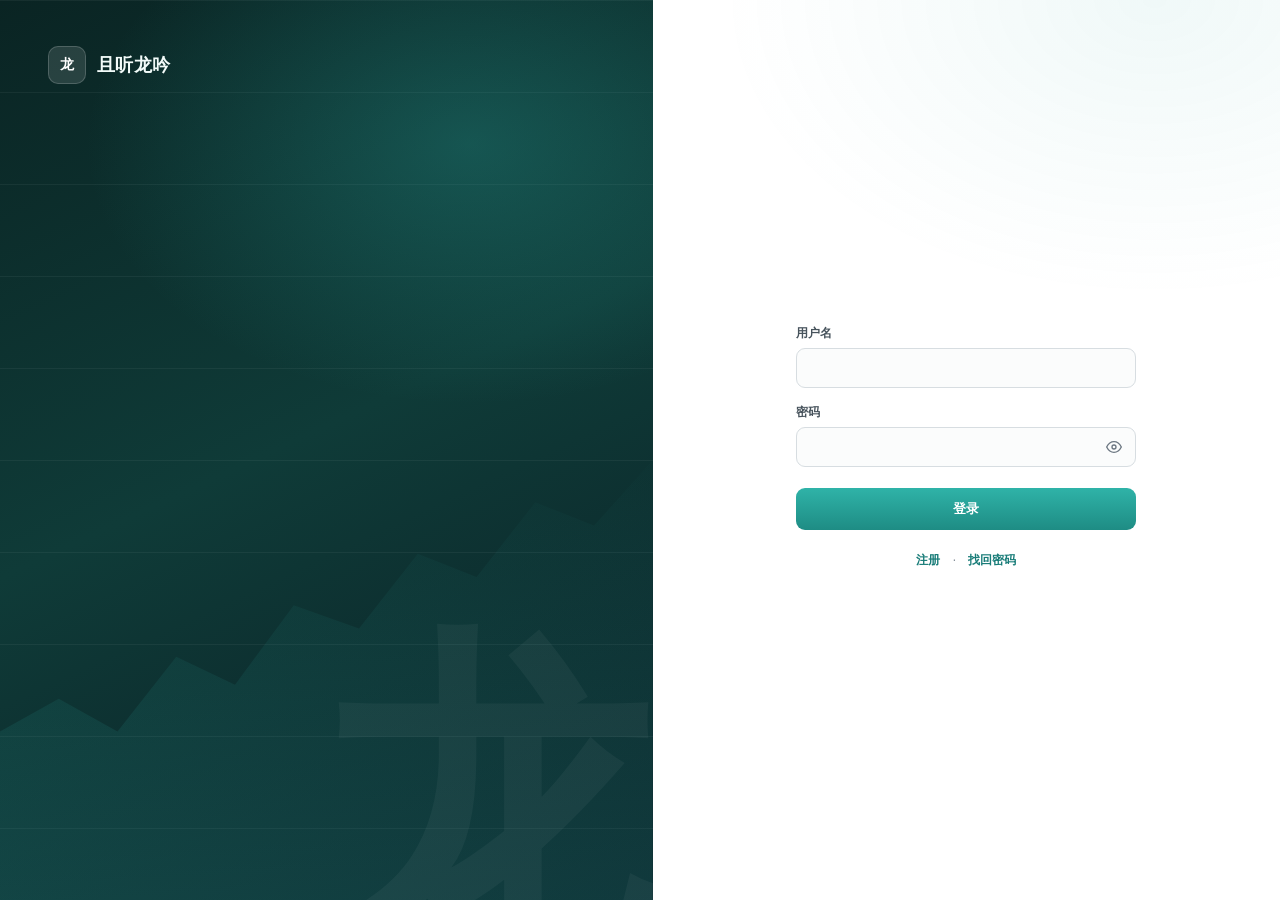
==== static/index.html @ bf6edc47 "初始化本地模拟交易台 包含服务端、前端、产品文档、收盘脚本与测试。" ====
<!doctype html>
<html lang="zh-CN">
<head>
  <meta charset="UTF-8">
  <meta name="viewport" content="width=device-width, initial-scale=1">
  <title>且听龙吟</title>
  <link rel="stylesheet" href="/static/styles.css">
</head>
<body>
  <div id="toast" class="toast" role="status"></div>
  <section id="auth-view" class="auth-shell">
    <div class="auth-scene">
      <aside class="auth-side" aria-hidden="true">
        <div class="auth-grid"></div>
        <div class="auth-spark"></div>
        <div class="auth-brandline"><span class="auth-logo">龙</span><strong>且听龙吟</strong></div>
        <div class="auth-watermark">龙</div>
      </aside>
      <div class="auth-main">
        <div class="auth-panel">
          <div class="auth-mobile-brand"><span class="auth-logo">龙</span><strong>且听龙吟</strong></div>
          <form id="login-form" class="auth-form" method="post" action="/" novalidate>
            <label>用户名<input name="username" autocomplete="username" required></label>
            <label>密码<span class="field-wrap"><input name="password" type="password" autocomplete="current-password" required minlength="6"><button class="password-toggle" type="button" aria-label="显示密码" aria-pressed="false"><svg class="icon-eye" viewBox="0 0 24 24" fill="none" stroke="currentColor" stroke-width="2" stroke-linecap="round" stroke-linejoin="round" aria-hidden="true"><path d="M1 12s4-8 11-8 11 8 11 8-4 8-11 8-11-8-11-8z"/><circle cx="12" cy="12" r="3"/></svg><svg class="icon-eye-off" viewBox="0 0 24 24" fill="none" stroke="currentColor" stroke-width="2" stroke-linecap="round" stroke-linejoin="round" aria-hidden="true"><path d="M17.94 17.94A10.07 10.07 0 0 1 12 20c-7 0-11-8-11-8a18.45 18.45 0 0 1 5.06-5.94"/><path d="M9.9 4.24A9.12 9.12 0 0 1 12 4c7 0 11 8 11 8a18.5 18.5 0 0 1-2.16 3.19"/><path d="M14.12 14.12a3 3 0 1 1-4.24-4.24"/><line x1="1" y1="1" x2="23" y2="23"/></svg></button></span></label>
            <button class="primary wide" type="submit">登录</button>
          </form>
          <form id="register-form" class="auth-form hidden" method="post" action="/" novalidate>
            <label>用户名<input name="username" autocomplete="username" required minlength="2"></label>
            <label>密码<span class="field-wrap"><input name="password" type="password" autocomplete="new-password" required minlength="6"><button class="password-toggle" type="button" aria-label="显示密码" aria-pressed="false"><svg class="icon-eye" viewBox="0 0 24 24" fill="none" stroke="currentColor" stroke-width="2" stroke-linecap="round" stroke-linejoin="round" aria-hidden="true"><path d="M1 12s4-8 11-8 11 8 11 8-4 8-11 8-11-8-11-8z"/><circle cx="12" cy="12" r="3"/></svg><svg class="icon-eye-off" viewBox="0 0 24 24" fill="none" stroke="currentColor" stroke-width="2" stroke-linecap="round" stroke-linejoin="round" aria-hidden="true"><path d="M17.94 17.94A10.07 10.07 0 0 1 12 20c-7 0-11-8-11-8a18.45 18.45 0 0 1 5.06-5.94"/><path d="M9.9 4.24A9.12 9.12 0 0 1 12 4c7 0 11 8 11 8a18.5 18.5 0 0 1-2.16 3.19"/><path d="M14.12 14.12a3 3 0 1 1-4.24-4.24"/><line x1="1" y1="1" x2="23" y2="23"/></svg></button></span></label>
            <label>确认密码<span class="field-wrap"><input name="confirm" type="password" autocomplete="new-password" required minlength="6"><button class="password-toggle" type="button" aria-label="显示密码" aria-pressed="false"><svg class="icon-eye" viewBox="0 0 24 24" fill="none" stroke="currentColor" stroke-width="2" stroke-linecap="round" stroke-linejoin="round" aria-hidden="true"><path d="M1 12s4-8 11-8 11 8 11 8-4 8-11 8-11-8-11-8z"/><circle cx="12" cy="12" r="3"/></svg><svg class="icon-eye-off" viewBox="0 0 24 24" fill="none" stroke="currentColor" stroke-width="2" stroke-linecap="round" stroke-linejoin="round" aria-hidden="true"><path d="M17.94 17.94A10.07 10.07 0 0 1 12 20c-7 0-11-8-11-8a18.45 18.45 0 0 1 5.06-5.94"/><path d="M9.9 4.24A9.12 9.12 0 0 1 12 4c7 0 11 8 11 8a18.5 18.5 0 0 1-2.16 3.19"/><path d="M14.12 14.12a3 3 0 1 1-4.24-4.24"/><line x1="1" y1="1" x2="23" y2="23"/></svg></button></span></label>
            <button class="primary wide" type="submit">创建并登录</button>
          </form>
          <form id="reset-form" class="auth-form hidden" method="post" action="/" novalidate>
            <label>用户名<input name="username" autocomplete="username" required></label>
            <label>新密码<span class="field-wrap"><input name="password" type="password" autocomplete="new-password" required minlength="6"><button class="password-toggle" type="button" aria-label="显示密码" aria-pressed="false"><svg class="icon-eye" viewBox="0 0 24 24" fill="none" stroke="currentColor" stroke-width="2" stroke-linecap="round" stroke-linejoin="round" aria-hidden="true"><path d="M1 12s4-8 11-8 11 8 11 8-4 8-11 8-11-8-11-8z"/><circle cx="12" cy="12" r="3"/></svg><svg class="icon-eye-off" viewBox="0 0 24 24" fill="none" stroke="currentColor" stroke-width="2" stroke-linecap="round" stroke-linejoin="round" aria-hidden="true"><path d="M17.94 17.94A10.07 10.07 0 0 1 12 20c-7 0-11-8-11-8a18.45 18.45 0 0 1 5.06-5.94"/><path d="M9.9 4.24A9.12 9.12 0 0 1 12 4c7 0 11 8 11 8a18.5 18.5 0 0 1-2.16 3.19"/><path d="M14.12 14.12a3 3 0 1 1-4.24-4.24"/><line x1="1" y1="1" x2="23" y2="23"/></svg></button></span></label>
            <label>确认新密码<span class="field-wrap"><input name="confirm" type="password" autocomplete="new-password" required minlength="6"><button class="password-toggle" type="button" aria-label="显示密码" aria-pressed="false"><svg class="icon-eye" viewBox="0 0 24 24" fill="none" stroke="currentColor" stroke-width="2" stroke-linecap="round" stroke-linejoin="round" aria-hidden="true"><path d="M1 12s4-8 11-8 11 8 11 8-4 8-11 8-11-8-11-8z"/><circle cx="12" cy="12" r="3"/></svg><svg class="icon-eye-off" viewBox="0 0 24 24" fill="none" stroke="currentColor" stroke-width="2" stroke-linecap="round" stroke-linejoin="round" aria-hidden="true"><path d="M17.94 17.94A10.07 10.07 0 0 1 12 20c-7 0-11-8-11-8a18.45 18.45 0 0 1 5.06-5.94"/><path d="M9.9 4.24A9.12 9.12 0 0 1 12 4c7 0 11 8 11 8a18.5 18.5 0 0 1-2.16 3.19"/><path d="M14.12 14.12a3 3 0 1 1-4.24-4.24"/><line x1="1" y1="1" x2="23" y2="23"/></svg></button></span></label>
            <button class="primary wide" type="submit">重置密码</button>
          </form>
          <div class="auth-aux" id="auth-aux-default"><button type="button" class="auth-link" data-auth-mode="register">注册</button><span class="auth-dot">·</span><button type="button" class="auth-link" data-auth-mode="reset">找回密码</button></div>
          <div class="auth-aux hidden" id="auth-aux-back"><button type="button" class="auth-link" data-auth-mode="login">返回登录</button></div>
        </div>
      </div>
    </div>
  </section>

  <section id="app-view" class="app-shell hidden">
    <aside class="sidebar">
      <div class="brand-mark"><span>龙</span><div><strong>且听龙吟</strong></div></div>
      <nav class="main-nav" aria-label="主导航">
        <button class="nav-item active" data-page="overview"><span class="nav-icon"><svg viewBox="0 0 24 24" fill="none" stroke="currentColor" stroke-width="2" stroke-linecap="round" stroke-linejoin="round" aria-hidden="true"><path d="M21.2 15.9A10 10 0 1 1 8 2.8"/><path d="M22 12A10 10 0 0 0 12 2v10z"/></svg></span>持仓总览</button>
        <button class="nav-item" data-page="board"><span class="nav-icon"><svg viewBox="0 0 24 24" fill="none" stroke="currentColor" stroke-width="2" stroke-linecap="round" stroke-linejoin="round" aria-hidden="true"><polyline points="22 7 13.5 15.5 8.5 10.5 2 17"/><polyline points="16 7 22 7 22 13"/></svg></span>盈亏看板</button>
        <button class="nav-item" data-page="watch"><span class="nav-icon"><svg viewBox="0 0 24 24" fill="none" stroke="currentColor" stroke-width="2" stroke-linecap="round" stroke-linejoin="round" aria-hidden="true"><path d="M1.8 12S5.4 5.2 12 5.2 22.2 12 22.2 12 18.6 18.8 12 18.8 1.8 12 1.8 12z"/><circle cx="12" cy="12" r="3"/></svg></span>建仓跟踪</button>
        <button class="nav-item" data-page="trade"><span class="nav-icon"><svg viewBox="0 0 24 24" fill="none" stroke="currentColor" stroke-width="2" stroke-linecap="round" stroke-linejoin="round" aria-hidden="true"><polyline points="17 2.5 21 6.5 17 10.5"/><path d="M3 12.5v-2a4 4 0 0 1 4-4h14"/><polyline points="7 13.5 3 17.5 7 21.5"/><path d="M21 11.5v2a4 4 0 0 1-4 4H3"/></svg></span>记录交易</button>
        <button class="nav-item" data-page="review"><span class="nav-icon"><svg viewBox="0 0 24 24" fill="none" stroke="currentColor" stroke-width="2" stroke-linecap="round" stroke-linejoin="round" aria-hidden="true"><path d="M14 2.5H6.5a2 2 0 0 0-2 2v15a2 2 0 0 0 2 2h11a2 2 0 0 0 2-2V8z"/><polyline points="14 2.5 14 8 19.5 8"/><line x1="16" y1="13" x2="8.5" y2="13"/><line x1="16" y1="17" x2="8.5" y2="17"/></svg></span>复盘总结</button>
      </nav>
      <div class="sidebar-bottom"><div class="account-chip"><span class="avatar" id="account-avatar">U</span><div><strong id="account-name">-</strong><small>本地账号</small></div></div><div class="sidebar-popover"><button id="settings-btn" type="button"><svg viewBox="0 0 24 24" fill="none" stroke="currentColor" stroke-width="2" stroke-linecap="round" stroke-linejoin="round" aria-hidden="true"><circle cx="12" cy="12" r="3"/><path d="M19.4 15a1.65 1.65 0 0 0 .33 1.82l.06.06a2 2 0 0 1 0 2.83 2 2 0 0 1-2.83 0l-.06-.06a1.65 1.65 0 0 0-1.82-.33 1.65 1.65 0 0 0-1 1.51V21a2 2 0 0 1-2 2 2 2 0 0 1-2-2v-.09A1.65 1.65 0 0 0 9 19.4a1.65 1.65 0 0 0-1.82.33l-.06.06a2 2 0 0 1-2.83 0 2 2 0 0 1 0-2.83l.06-.06a1.65 1.65 0 0 0 .33-1.82 1.65 1.65 0 0 0-1.51-1H3a2 2 0 0 1-2-2 2 2 0 0 1 2-2h.09A1.65 1.65 0 0 0 4.6 9a1.65 1.65 0 0 0-.33-1.82l-.06-.06a2 2 0 0 1 0-2.83 2 2 0 0 1 2.83 0l.06.06a1.65 1.65 0 0 0 1.82.33H9a1.65 1.65 0 0 0 1-1.51V3a2 2 0 0 1 2-2 2 2 0 0 1 2 2v.09a1.65 1.65 0 0 0 1 1.51 1.65 1.65 0 0 0 1.82-.33l.06-.06a2 2 0 0 1 2.83 0 2 2 0 0 1 0 2.83l-.06.06a1.65 1.65 0 0 0-.33 1.82V9a1.65 1.65 0 0 0 1.51 1H21a2 2 0 0 1 2 2 2 2 0 0 1-2 2h-.09a1.65 1.65 0 0 0-1.51 1z"/></svg>设置</button><button id="audit-btn" type="button"><svg viewBox="0 0 24 24" fill="none" stroke="currentColor" stroke-width="2" stroke-linecap="round" stroke-linejoin="round" aria-hidden="true"><path d="M8 6h13"/><path d="M8 12h13"/><path d="M8 18h13"/><path d="M3 6h.01"/><path d="M3 12h.01"/><path d="M3 18h.01"/></svg>日志</button><button id="logout-btn" type="button"><svg viewBox="0 0 24 24" fill="none" stroke="currentColor" stroke-width="2" stroke-linecap="round" stroke-linejoin="round" aria-hidden="true"><path d="M9 21H5a2 2 0 0 1-2-2V5a2 2 0 0 1 2-2h4"/><polyline points="16 17 21 12 16 7"/><line x1="21" y1="12" x2="9" y2="12"/></svg>退出登录</button></div></div>
    </aside>
    <main class="main-content">
      <header class="topbar"><div><p class="eyebrow">LOCAL PORTFOLIO</p><h1 id="page-title">持仓总览</h1></div><div class="top-actions"><button class="secondary" id="open-tplan-btn">做T测算</button><button class="secondary" id="open-tplans-btn">做T记录</button><span id="last-sync" class="sync-state">尚未更新行情</span><button id="refresh-btn" class="primary">更新行情</button></div><div class="top-actions trade-tools hidden" id="trade-tools-bar"><button class="secondary" id="open-history-btn">交易记录</button></div><div class="top-actions review-tools hidden" id="review-tools-bar"><span class="review-period-wrap"><select id="review-period" aria-label="持仓周期筛选"><option value="">全部周期</option><option value="short">短期 · 1月左右</option><option value="medium">中期 · 3月左右</option><option value="long">长期 · 2年左右</option><option value="forever">终身</option></select><svg viewBox="0 0 24 24" aria-hidden="true"><polyline points="6 9 12 15 18 9"/></svg></span><span class="review-search"><svg viewBox="0 0 24 24" aria-hidden="true"><circle cx="11" cy="11" r="7"/><line x1="16.5" y1="16.5" x2="21" y2="21"/></svg><input id="review-filter" placeholder="搜索企业或复盘内容…"></span><button class="primary" id="open-review-btn">＋ 新增复盘</button></div></header>

      <section id="page-overview" class="page active-page">
        <div class="summary-grid"><article class="summary-card"><span>账户金额</span><strong id="cash-balances" class="multi">--</strong><div class="cash-card-actions"><button class="text-button" id="cash-manage" type="button">入金 / 出金</button><button class="text-button" id="cash-history" type="button">明细</button></div></article><article class="summary-card"><span>持仓金额</span><strong id="total-value">--</strong><small>按币种分别统计</small></article><article class="summary-card"><span>累计已实现盈亏</span><strong id="realized-pnl">--</strong><small id="realized-note">已扣除交易费用</small></article><article class="summary-card"><span>浮动盈亏</span><strong id="unrealized-pnl">--</strong><small>不含已实现盈亏</small></article><article class="summary-card"><span>持仓数量</span><strong id="holding-count">0</strong><small>只统计当前有持仓股票</small></article></div>
        <section class="panel holdings-panel">
          <div class="panel-head"><h2>当前持仓</h2><button class="text-button" data-go="trade">记录一笔交易</button></div>
          <div id="holdings-container" class="holdings-stack"><div class="empty-state">正在加载持仓…</div></div>
        </section>
        <section class="panel chart-panel">
          <div class="panel-head"><div><h2 id="chart-title"></h2></div><div class="range-tabs"><button class="range active" data-range="month">本月</button><button class="range" data-range="3m">3 个月</button><button class="range" data-range="6m">半年</button><button class="range" data-range="1y">1 年</button><button class="range" data-range="all">全部</button></div></div>
          <div class="chart-wrap"><canvas id="price-chart" width="1000" height="280"></canvas><div id="chart-empty" class="chart-empty">当前没有持仓</div><div id="chart-tip" class="chart-tip hidden"></div></div><div class="chart-meta"><span id="chart-cost"></span><span id="chart-latest"></span></div>
        </section>
      </section>

      <section id="page-board" class="page">
        <div id="board-totals"></div>
        <div class="board-sec-head"><h2>个股盈亏</h2><small>含已清仓股票</small></div>
        <div id="board-cards" class="board-cards"><div class="empty-state">正在加载看板…</div></div>
      </section>

      <section id="page-watch" class="page">
        <div class="board-top"><div id="watch-totals" class="board-summary"></div><div class="watch-filters"><div class="market-pills" id="watch-markets"><button type="button" class="market-pill active" data-wmarket="all">全部市场</button><button type="button" class="market-pill" data-wmarket="a">A 股</button><button type="button" class="market-pill" data-wmarket="hk">港股</button></div><div class="market-pills" id="watch-status"><button type="button" class="market-pill active" data-wstatus="all">全部状态</button><button type="button" class="market-pill" data-wstatus="watching">关注中</button><button type="button" class="market-pill" data-wstatus="bought">已建仓</button></div></div></div>
        <div class="section-heading compact"><div><h2>关注列表</h2></div><button class="primary" id="open-watch-btn">＋ 添加关注</button></div>
        <div id="watch-cards" class="board-cards"><div class="empty-state">正在加载关注…</div></div>
      </section>

      <section id="page-trade" class="page">
        <div class="trade-layout">
          <form id="trade-form" class="trade-form-panel" novalidate>
            <div class="trade-step"><i>1</i><h3>选择股票</h3></div>
            <div class="trade-picker">
              <input id="security-search" class="combo-input" placeholder="下拉选择持仓或交易过的股票，或输入代码、名称搜索…" autocomplete="off">
              <div id="security-results" class="security-results hidden"></div>
              <div id="selected-security" class="selected-security hidden"></div>
            </div>
            <div class="trade-divider"></div>
            <div class="trade-step"><i>2</i><h3>填写成交信息</h3></div>
            <input type="hidden" id="security-id" name="security_id"><input type="hidden" name="side" id="trade-side" value="buy">
            <div class="direction-toggle"><button type="button" class="direction active buy" data-side="buy">买入</button><button type="button" class="direction" data-side="sell">卖出</button></div>
            <div class="trade-grid">
              <label><span class="trade-label-row">成交数量<span class="trade-hint" id="trade-held-hint">股</span></span><input id="trade-quantity" name="quantity" type="number" min="0.0001" step="any" placeholder="例如 100" required></label>
              <label>成交单价（每股）<span class="field-wrap"><input id="trade-price" name="unit_price" type="number" min="0.000001" step="any" placeholder="例如 3.72" required><span class="field-currency" id="trade-currency">人民币</span></span></label>
            </div>
            <label class="trade-date">成交日期<input id="trade-date" name="trade_date" type="date" required></label>
          </form>
          <aside class="trade-preview">
            <div class="preview-head"><h3>成交预览</h3><span id="preview-side" class="preview-badge buy">买入</span></div>
            <div id="preview-stock" class="preview-stock"></div>
            <div id="fee-preview" class="preview-funds"></div>
            <div class="preview-pay"><span>实际收付</span><strong id="preview-pay">--</strong></div>
            <div class="preview-after"><span>成交后账户金额</span><span id="preview-after">--</span></div>
            <button class="primary preview-save" type="submit" form="trade-form">保存交易</button>
          </aside>
        </div>
      </section>

      <section id="page-review" class="page">
        <div class="review-layout">
          <aside class="review-rail"><div class="rail-title">企业</div><div id="review-scope-menu" class="scope-list" aria-label="复盘企业二级菜单"></div></aside>
          <div class="review-main">
            <div id="review-container" class="review-stack"><div class="empty-state">正在加载复盘…</div></div>
          </div>
        </div>
      </section>

    </main>
  </section>

  <div id="settings-modal" class="modal hidden" role="dialog" aria-modal="true" aria-labelledby="settings-modal-title">
    <div class="modal-panel wide">
      <div class="modal-head"><div><h2 id="settings-modal-title">设置</h2><p>费用规则与成本算法，修改只影响之后保存的交易。</p></div><button id="settings-close" class="modal-close" type="button" aria-label="关闭设置">×</button></div>
      <div class="modal-body"><div class="fee-actions"><label class="method-control">成本算法<select id="cost-method"><option value="moving_average">移动加权平均</option><option value="fifo">先进先出（FIFO）</option><option value="diluted">摊薄成本（每次卖出后成本下降）</option></select></label><button id="save-cost-method" class="secondary">保存算法</button><button id="save-fees-btn" class="primary">保存规则</button></div><div class="notice">费用可以设置为 0、固定金额或按成交金额比例。规则会在保存交易时写入该笔成交的费用记录。成本算法只影响已实现与未实现盈亏的分配，不改变成交额和实际费用。</div><div id="fee-rules-container" class="fee-rules-stack"></div></div>
    </div>
  </div>
  <div id="audit-modal" class="modal hidden" role="dialog" aria-modal="true" aria-labelledby="audit-modal-title">
    <div class="modal-panel wide">
      <div class="modal-head"><div><h2 id="audit-modal-title">操作日志</h2><p>本账号的操作记录，只读。</p></div><button id="audit-close" class="modal-close" type="button" aria-label="关闭操作日志">×</button></div>
      <div class="modal-body"><div id="audit-log-list" class="audit-list"><div class="muted">加载中…</div></div><div id="audit-pager" class="audit-pager hidden"><button id="audit-prev" class="text-button" type="button">上一页</button><span id="audit-page-info"></span><button id="audit-next" class="text-button" type="button">下一页</button></div></div>
    </div>
  </div>
  <div id="history-modal" class="modal hidden" role="dialog" aria-modal="true" aria-labelledby="history-modal-title">
    <div class="modal-panel wide">
      <div class="modal-head"><div><h2 id="history-modal-title">交易记录</h2><p>按当前账号查看每一笔成交及其费用明细</p></div><button id="history-close" class="modal-close" type="button" aria-label="关闭交易记录">×</button></div>
      <div class="modal-body history-body"><div class="history-toolbar"><div class="history-search"><svg viewBox="0 0 24 24" aria-hidden="true"><circle cx="11" cy="11" r="7"/><line x1="16.5" y1="16.5" x2="21" y2="21"/></svg><input id="history-filter" class="combo-input" placeholder="下拉选择或搜索股票…" autocomplete="off"></div><div class="history-sides" id="history-side-tabs"><button type="button" class="active" data-hside="">全部方向</button><button type="button" data-hside="buy">买入</button><button type="button" data-hside="sell">卖出</button></div></div><div id="history-results" class="security-results hidden"></div><div class="history-scroll"><table class="history-table"><thead><tr><th>日期</th><th>股票</th><th>方向</th><th>数量</th><th>成交价</th><th>成交金额</th><th>费用</th><th>实际收付</th><th>市值</th><th>操作</th></tr></thead><tbody id="trades-body"></tbody></table></div></div>
      <div class="modal-foot history-foot"><span id="history-count" class="muted">共 0 笔成交</span><div class="history-pager"><button id="history-prev" type="button" disabled>上一页</button><span id="history-page-info"></span><button id="history-next" type="button" disabled>下一页</button></div></div>
    </div>
  </div>
  <div id="review-modal" class="modal hidden" role="dialog" aria-modal="true" aria-labelledby="review-modal-title">
    <div class="modal-panel medium">
      <div class="modal-head"><div><h2 id="review-modal-title">新增复盘</h2></div><button id="review-close" class="modal-close" type="button" aria-label="关闭复盘">×</button></div>
      <div class="modal-body review-modal-body">
        <div id="review-view" class="review-reader"><div class="review-view-head"><div><strong id="review-view-name"></strong><small id="review-view-meta"></small></div><span class="period-tag" id="review-view-period"></span></div><div id="review-view-content" class="rte-editor readonly"></div></div>
        <div id="review-locked-bar" class="review-locked-bar hidden"></div>
        <div id="review-steps" class="review-context">
          <div class="review-context-field" id="review-step-1"><span class="review-context-label">企业</span><div id="review-search-block"><input id="review-security-search" class="combo-input" placeholder="输入代码、名称或从持仓中选择…" autocomplete="off"><div id="review-security-results" class="security-results hidden"></div></div><div id="review-selected-security" class="selected-security hidden"></div></div>
          <div class="review-context-field"><span class="review-context-label">持仓周期</span><div class="period-pills" id="review-periods"><button type="button" data-period="short">短期 · 1月左右</button><button type="button" data-period="medium">中期 · 3月左右</button><button type="button" data-period="long">长期 · 2年左右</button><button type="button" data-period="forever">终身</button></div><small class="review-context-hint">修改周期会同步该企业的全部复盘</small></div>
        </div>
        <div class="review-editor-label" id="review-editor-label">复盘内容<em>支持加粗、列表、引用与小标题</em></div>
        <div class="rte-toolbar" id="review-toolbar"><button type="button" data-cmd="bold" title="加粗">B</button><button type="button" data-cmd="italic" title="斜体"><i>I</i></button><button type="button" data-cmd="underline" title="下划线"><u>U</u></button><button type="button" data-cmd="insertUnorderedList" title="无序列表">•≡</button><button type="button" data-cmd="insertOrderedList" title="有序列表">1≡</button><button type="button" data-cmd="quote" title="引用">❝</button><button type="button" data-cmd="h3" title="小标题">H3</button></div>
        <div id="review-editor" class="rte-editor" contenteditable="true"></div>
      </div>
      <div class="modal-foot review-foot"><button class="secondary hidden" id="review-edit" type="button">编辑</button><button class="secondary" id="review-cancel" type="button">取消</button><button class="primary" id="review-save" type="button">保存复盘</button></div>
    </div>
  </div>
  <div id="watch-modal" class="modal hidden" role="dialog" aria-modal="true" aria-labelledby="watch-modal-title">
    <div class="modal-panel">
      <div class="modal-head"><div><h2 id="watch-modal-title">添加关注</h2></div><button id="watch-close" class="modal-close" type="button" aria-label="关闭关注">×</button></div>
      <div class="modal-body watch-modal-body">
        <div id="watch-step-security" class="watch-field">
          <span class="watch-label">股票</span>
          <div id="watch-search-block"><input id="watch-security-search" class="combo-input" placeholder="输入代码、名称或从持仓中选择…" autocomplete="off"><div id="watch-security-results" class="security-results hidden"></div></div>
          <div id="watch-selected-security" class="selected-security hidden"></div>
        </div>
        <div class="watch-field"><span class="watch-label">目标买入价<em>可选</em></span><span class="field-wrap"><input id="watch-target" type="number" min="0.000001" step="any" placeholder="例如 24.50"><span class="field-currency" id="watch-currency">人民币</span></span><div class="watch-target-hint" id="watch-target-hint">留空则只跟踪、不设目标</div></div>
        <div id="watch-step-note">
          <div class="watch-note-toggle"><span>首条跟进<em>可选</em></span><button id="watch-note-toggle" type="button">＋ 展开</button></div>
          <div id="watch-note-body" class="watch-note-body hidden"><div class="rte-toolbar" id="watch-toolbar"><button type="button" data-cmd="bold" title="加粗">B</button><button type="button" data-cmd="italic" title="斜体"><i>I</i></button><button type="button" data-cmd="underline" title="下划线"><u>U</u></button><button type="button" data-cmd="insertUnorderedList" title="无序列表">•≡</button><button type="button" data-cmd="insertOrderedList" title="有序列表">1≡</button><button type="button" data-cmd="quote" title="引用">❝</button><button type="button" data-cmd="h3" title="小标题">H3</button></div><div id="watch-editor" class="rte-editor" contenteditable="true"></div></div>
        </div>
      </div>
      <div class="modal-foot watch-foot"><button class="secondary" id="watch-cancel" type="button">取消</button><button class="primary" id="watch-save" type="button">保存关注</button></div>
    </div>
  </div>
  <div id="watch-detail-modal" class="modal hidden" role="dialog" aria-modal="true" aria-labelledby="watch-detail-title">
    <div class="modal-panel">
      <div class="modal-head"><div><h2 id="watch-detail-title">跟进分析</h2><p id="watch-detail-meta"></p></div><button id="watch-detail-close" class="modal-close" type="button" aria-label="关闭跟进分析">×</button></div>
      <div class="modal-body"><div id="watch-notes" class="watch-notes"></div></div>
      <div class="modal-foot"><button class="secondary" id="watch-detail-cancel" type="button">关闭</button><button class="primary" id="watch-note-add" type="button">＋ 写跟进</button></div>
    </div>
  </div>
  <div id="watch-note-modal" class="modal hidden" role="dialog" aria-modal="true" aria-labelledby="watch-note-title">
    <div class="modal-panel">
      <div class="modal-head"><div><h2 id="watch-note-title">写跟进</h2></div><button id="watch-note-close" class="modal-close" type="button" aria-label="关闭写跟进">×</button></div>
      <div class="modal-body watch-note-modal-body"><div id="watch-note-locked" class="watch-note-context"></div><div class="watch-note-editor-label">跟进内容<em>支持加粗、列表、引用与小标题</em></div><div class="rte-toolbar" id="watchnote-toolbar"><button type="button" data-cmd="bold" title="加粗">B</button><button type="button" data-cmd="italic" title="斜体"><i>I</i></button><button type="button" data-cmd="underline" title="下划线"><u>U</u></button><button type="button" data-cmd="insertUnorderedList" title="无序列表">•≡</button><button type="button" data-cmd="insertOrderedList" title="有序列表">1≡</button><button type="button" data-cmd="quote" title="引用">❝</button><button type="button" data-cmd="h3" title="小标题">H3</button></div><div id="watchnote-editor" class="rte-editor" contenteditable="true"></div></div>
      <div class="modal-foot watch-note-foot"><button class="secondary hidden" id="watch-note-edit" type="button">编辑</button><button class="secondary" id="watch-note-cancel" type="button">取消</button><button class="primary" id="watch-note-save" type="button">保存跟进</button></div>
    </div>
  </div>
  <div id="confirm-modal" class="modal hidden" role="dialog" aria-modal="true" aria-labelledby="confirm-modal-title">
    <div class="modal-panel narrow">
      <div class="modal-head"><div><h2 id="confirm-modal-title">确认操作</h2></div><button id="confirm-close" class="modal-close" type="button" aria-label="关闭">×</button></div>
      <div class="modal-body"><p id="confirm-message" class="confirm-message"></p></div>
      <div class="modal-foot"><button class="secondary" id="confirm-cancel" type="button">取消</button><button class="danger-btn" id="confirm-ok" type="button">确定</button></div>
    </div>
  </div>
  <div id="tplan-modal" class="modal hidden" role="dialog" aria-modal="true" aria-labelledby="tplan-modal-title">
    <div class="modal-panel medium">
      <div class="modal-head"><div><h2 id="tplan-modal-title">做T测算</h2></div><button id="tplan-close" class="modal-close" type="button" aria-label="关闭做T测算">×</button></div>
      <div class="modal-body"><div class="tplan-body">
        <div class="tplan-form">
          <div id="tplan-edit-context" class="tplan-edit-context hidden"></div>
          <div class="tplan-step" id="tplan-step-security"><i>1</i><h3>方向与企业</h3></div>
          <div class="direction-toggle" id="tplan-directions"><button type="button" class="direction active buy" data-tdir="buy_first">先买后卖</button><button type="button" class="direction" data-tdir="sell_first">先卖后买</button></div>
          <div id="tplan-security-field" class="tplan-field"><input id="tplan-security-search" class="combo-input" placeholder="下拉选择持仓，或输入代码、名称搜索…" autocomplete="off"></div>
          <div id="tplan-security-results" class="security-results hidden"></div>
          <div id="tplan-selected-security" class="selected-security hidden"></div>
          <div class="tplan-sep"></div>
          <div class="tplan-step"><i>2</i><h3>已知交易</h3></div>
          <div class="tplan-grid2">
            <label><span class="tplan-label"><span>数量</span><em>股</em></span><input id="tplan-quantity" type="number" min="0.0001" step="any" placeholder="例如 200"></label>
            <label>成交单价（每股）<span class="field-wrap"><input id="tplan-known-price" type="number" min="0.000001" step="any" placeholder="例如 25.5"><span class="field-currency" id="tplan-currency">人民币</span></span></label>
          </div>
          <div class="tplan-amount" id="tplan-amount">成交金额 --（不含费用）</div>
          <div class="tplan-sep"></div>
          <div class="tplan-step"><i>3</i><h3 id="tplan-target-title">卖出价</h3></div>
          <div class="tplan-mode" id="tplan-target-modes"><button type="button" class="active" data-tt="percent">比率 %</button><button type="button" data-tt="amount">金额（每股）</button></div>
          <select id="tplan-target-type" class="hidden"><option value="percent">比率 %</option><option value="amount">金额（每股）</option></select>
          <label class="tplan-target-field"><span id="tplan-target-label">比率 %</span><span class="field-wrap"><input id="tplan-target-value" type="number" step="any" placeholder="例如 1，可为负"><span class="tplan-suffix" id="tplan-target-suffix">%</span></span></label>
          <p class="tplan-hint" id="tplan-target-hint">卖出价 = 已知买价 × (1 + 比率%)，比率即想赚的价差点数</p>
          <button class="primary wide" id="tplan-calc" type="button">计算目标交易</button>
        </div>
        <aside class="tplan-result-panel"><div id="tplan-result"></div></aside>
      </div></div>
    </div>
  </div>
  <div id="tplans-modal" class="modal hidden" role="dialog" aria-modal="true" aria-labelledby="tplans-modal-title">
    <div class="modal-panel medium">
      <div class="modal-head"><div><h2 id="tplans-modal-title">做T记录</h2><p>点击任意一条查看完整明细</p></div><button id="tplans-close" class="modal-close" type="button" aria-label="关闭做T记录">×</button></div>
      <div class="modal-body tplan-records-body"><div id="tplan-stats" class="tplan-stats"></div><div class="tplan-records-toolbar"><div class="tplan-records-search"><svg viewBox="0 0 24 24" aria-hidden="true"><circle cx="11" cy="11" r="7"/><line x1="16.5" y1="16.5" x2="21" y2="21"/></svg><input id="tplan-search" placeholder="搜索股票…" autocomplete="off"></div><div class="tplan-records-tabs" id="tplan-status-tabs"><button type="button" class="active" data-tstatus="all">全部</button><button type="button" data-tstatus="open">待回填</button><button type="button" data-tstatus="closed">已回填</button></div></div><div class="tplan-records-scroll"><div id="tplan-list" class="tplan-records-list"><div class="empty-state">正在加载…</div></div></div></div>
    </div>
  </div>
  <div id="tplan-view-modal" class="modal hidden" role="dialog" aria-modal="true" aria-labelledby="tplan-view-title">
    <div class="modal-panel medium">
      <div class="modal-head"><div><h2 id="tplan-view-title">做T明细</h2><p id="tplan-view-meta"></p></div><button id="tplan-view-close" class="modal-close" type="button" aria-label="关闭做T明细">×</button></div>
      <div class="modal-body"><div id="tplan-view-body"></div></div>
      <div class="modal-foot"><button class="secondary" id="tplan-view-done" type="button">关闭</button></div>
    </div>
  </div>
  <div id="tfeedback-modal" class="modal hidden" role="dialog" aria-modal="true" aria-labelledby="tfeedback-modal-title">
    <div class="modal-panel medium">
      <div class="modal-head"><div><h2 id="tfeedback-modal-title">回填执行</h2><p>录入实际成交价，并关联这次做T的两笔成交</p></div><button id="tfeedback-close" class="modal-close" type="button" aria-label="关闭回填">×</button></div>
      <div class="modal-body tfeedback-body"><div class="tfeedback-grid">
        <div class="tfeedback-form">
          <div class="tfeedback-summary"><strong id="tfeedback-summary"></strong><small id="tfeedback-summary-meta"></small><div class="tfeedback-sumgrid"><div><span id="tfeedback-known-label">已知交易单价</span><strong id="tfeedback-known-price"></strong></div><div><span>数量</span><strong id="tfeedback-qty"></strong></div><div><span id="tfeedback-predict-price-label">回补价</span><strong id="tfeedback-predict-price"></strong></div><div><span>计划净收益</span><strong id="tfeedback-target"></strong></div></div></div>
          <div class="tfeedback-step"><i>1</i><h3>实际成交</h3></div>
          <label class="tfeedback-field"><span class="tfeedback-label">实际成交单价（每股）</span><span class="field-wrap"><input id="tfeedback-price" type="number" min="0.000001" step="any"><span class="field-currency" id="tfeedback-currency">人民币</span></span></label>
          <label class="tfeedback-field"><span class="tfeedback-label">备注<em>可选</em></span><input id="tfeedback-note" placeholder="可选"></label>
          <div class="tfeedback-sep"></div>
          <div class="tfeedback-step"><i>2</i><h3>关联成交</h3></div>
          <div class="tfeedback-legs"><div class="tfeedback-leg"><div class="tfeedback-leg-head"><div><strong id="tfeedback-known-side"></strong><span> · 计划价 <b id="tfeedback-known-leg-price"></b></span></div><span class="tfeedback-leg-status" id="tfeedback-known-status">未关联</span></div><div id="tfeedback-known-actions" class="tfeedback-leg-actions"></div></div><div class="tfeedback-leg"><div class="tfeedback-leg-head"><div><strong id="tfeedback-target-side"></strong><span> · 计划价 <b id="tfeedback-target-leg-price"></b></span></div><span class="tfeedback-leg-status" id="tfeedback-target-status">未关联</span></div><div id="tfeedback-target-actions" class="tfeedback-leg-actions"></div></div></div>
        </div>
        <aside class="tfeedback-preview"><div class="tfeedback-preview-head"><h3>回填预览</h3><span class="tfeedback-badge">待回填</span></div><div class="tfeedback-big"><span>实际净收益</span><strong id="tfeedback-actual-net">--</strong><small id="tfeedback-net-rate">--</small></div><div class="tfeedback-pgrid"><div><span>与目标差额</span><strong id="tfeedback-delta">--</strong></div><div><span>较预测单价</span><strong id="tfeedback-price-delta">--</strong></div><div><span>实际成交金额</span><strong id="tfeedback-actual-gross">--</strong></div><div><span>往返费用率</span><strong id="tfeedback-fee-rate">--</strong></div></div><p class="tfeedback-pnote">成本变化在保存后的做T明细里按实际成交计算，这里不重复展示按计划价推演的成本。</p></aside>
      </div></div>
      <div class="modal-foot tfeedback-foot"><button class="secondary" id="tfeedback-cancel" type="button">取消</button><button class="primary" id="tfeedback-save" type="button">保存回填</button></div>
    </div>
  </div>
  <div id="cash-modal" class="modal hidden" role="dialog" aria-modal="true" aria-labelledby="cash-modal-title">
    <div class="modal-panel">
      <div class="modal-head"><div><h2 id="cash-modal-title">入金 / 出金</h2></div><button id="cash-close" class="modal-close" type="button" aria-label="关闭入金出金">×</button></div>
      <div class="modal-body">
        <div class="cash-field"><span class="cash-label">币种</span><div class="cash-seg" id="cash-currency-tabs"><button type="button" class="active" data-cash-currency="CNY">人民币</button><button type="button" data-cash-currency="HKD">港币</button></div><select id="cash-currency" class="hidden"><option value="CNY">人民币</option><option value="HKD">港币</option></select></div>
        <div class="cash-field"><span class="cash-label">方向</span><div class="cash-seg" id="cash-kind-tabs"><button type="button" class="active" data-cash-kind="deposit">入金</button><button type="button" data-cash-kind="withdraw">出金</button></div><select id="cash-kind" class="hidden"><option value="deposit">入金</option><option value="withdraw">出金</option></select></div>
        <label class="cash-field"><span class="cash-label">金额</span><span class="field-wrap"><input id="cash-amount" type="number" min="0.000001" step="any" placeholder="例如 10000"><span class="field-currency" id="cash-currency-label">人民币</span></span><div class="cash-preview" id="cash-preview"><span id="cash-preview-label">入金后可用</span><strong id="cash-preview-value">--</strong></div></label>
        <label class="cash-field"><span class="cash-label">备注<em>可选</em></span><input id="cash-note" placeholder="可选"></label>
      </div>
      <div class="modal-foot"><button class="secondary" id="cash-cancel" type="button">关闭</button><button class="primary" id="cash-save" type="button">保存</button></div>
    </div>
  </div>
  <div id="cash-history-modal" class="modal hidden" role="dialog" aria-modal="true" aria-labelledby="cash-history-title">
    <div class="modal-panel">
      <div class="modal-head"><div><h2 id="cash-history-title">资金流水</h2><p>按币种查看入金、出金与期初结转</p></div><button id="cash-history-close" class="modal-close" type="button" aria-label="关闭资金流水">×</button></div>
      <div class="modal-body cash-history-body"><div class="cash-tabs" id="cash-tabs"><button type="button" class="cash-tab active" data-cash-tab="CNY"><span>人民币</span><strong id="cash-tab-cny">--</strong><small id="cash-tab-cny-count">0 条记录</small></button><button type="button" class="cash-tab" data-cash-tab="HKD"><span>港币</span><strong id="cash-tab-hkd">--</strong><small id="cash-tab-hkd-count">0 条记录</small></button></div><div class="cash-history-scroll"><div id="cash-history-list" class="cash-history-list"><div class="empty-state">正在加载…</div></div></div></div>
      <div class="modal-foot cash-history-foot"><span class="cash-history-note">只读的期初结转不计入可用金额</span><div class="cash-history-actions"><button class="secondary" id="cash-history-done" type="button">关闭</button><button class="primary" id="cash-history-add" type="button">＋ 记一笔</button></div></div>
    </div>
  </div>
  <div id="plan-link-modal" class="modal hidden" role="dialog" aria-modal="true" aria-labelledby="plan-link-title">
    <div class="modal-panel narrow">
      <div class="modal-head"><div><h2 id="plan-link-title">关联做T计划</h2></div><button id="plan-link-close" class="modal-close" type="button" aria-label="关闭关联做T计划">×</button></div>
      <div class="modal-body">
        <p class="confirm-message" id="plan-link-summary"></p>
        <div id="plan-link-list" class="plan-link-list"></div>
      </div>
      <div class="modal-foot"><button class="secondary" id="plan-link-skip" type="button">不关联</button><button class="primary" id="plan-link-confirm" type="button">关联</button></div>
    </div>
  </div>
  <script src="/static/app.js" defer></script>
</body>
</html>
---- static/styles.css ----
:root{color-scheme:light dark;--ink:#17212b;--ink-soft:#47535c;--muted:#6b7681;--muted-2:#87919a;--line:#e5e9ed;--border:#d7dde1;--border-strong:#a9b5bd;--dashed:#cad3d8;--row-line:#edf0f2;--panel:#fff;--bg:#f5f7f8;--hover:#f1f5f5;--surface-2:#fbfcfc;--navy:#183b56;--teal:#187c78;--teal-dark:#126d69;--teal-soft:#e5f4f1;--teal-mid:#dbe9e8;--teal-border:#bcdedb;--teal-wash:#f4fbfa;--red:#c74a51;--red-soft:#fff0f0;--up:#c74a51;--down:#0aa860;--up-wash:rgba(199,74,81,.08);--down-wash:rgba(10,168,96,.08);--gold:#b17a19;--toast:#22323c;--chart-grid:#e7ecee;--r-control:6px;--r-button:8px;--r-card:10px;--r-overlay:12px;--fs-xs:11px;--fs-sm:12px;--fs-md:13px;--fs-lg:15px;--fs-xl:18px;--fs-2xl:22px;--fs-3xl:26px;--ls-wide:1.3px;--ls-tight:-.4px;--focus-ring:0 0 0 3px rgba(24,124,120,.1);--shadow-xs:0 1px 3px rgba(23,33,43,.04);--shadow-sm:0 1px 4px rgba(23,33,43,.1);--shadow-md:0 8px 24px rgba(23,33,43,.12);--shadow:0 10px 30px rgba(23,33,43,.06);--shadow-lg:0 20px 60px rgba(23,33,43,.18);--icon:18px;--sp-1:4px;--sp-2:8px;--sp-3:12px;--sp-4:16px;--sp-5:20px;--sp-6:24px;font-family:Inter,"Microsoft YaHei",system-ui,sans-serif;color:var(--ink);font-size:14px}*{box-sizing:border-box}body{margin:0;background:var(--bg);color:var(--ink)}small{font-size:var(--fs-xs)}button,input,select{font:inherit}button{cursor:pointer}button:disabled{cursor:not-allowed;opacity:.55}.hidden{display:none!important}.muted{color:var(--muted)}.center{text-align:center;padding:var(--sp-6)}.wide{width:100%}.primary,.secondary,.text-button{border:0;border-radius:var(--r-button);padding:10px 16px;font-weight:600}.primary{background:var(--teal);color:#fff}.primary:hover{background:var(--teal-dark)}.secondary{background:var(--panel);border:1px solid var(--line);color:var(--ink)}.secondary:hover{border-color:var(--border-strong)}.text-button{padding:5px 0;background:transparent;color:var(--muted);font-size:var(--fs-sm)}.text-button:hover{color:var(--red)}
.auth-shell{min-height:100vh;display:grid;place-items:center;background:linear-gradient(135deg,#eef5f4 0%,var(--bg) 65%)}.auth-panel{width:min(420px,calc(100% - 32px));background:var(--panel);padding:38px 40px;border:1px solid var(--line);border-radius:var(--r-overlay);box-shadow:var(--shadow-lg)}.brand-mark{display:flex;align-items:center;gap:11px}.brand-mark>span{display:grid;place-items:center;width:35px;height:35px;border-radius:var(--r-button);background:var(--navy);color:#fff;font-weight:800;font-size:var(--fs-sm);letter-spacing:var(--ls-tight)}.brand-mark strong{display:block;font-size:var(--fs-lg)}.brand-mark small{display:block;color:var(--muted);font-size:var(--fs-xs);margin-top:2px}.auth-tabs{display:flex;gap:var(--sp-6);border-bottom:1px solid var(--line);margin:30px 0 var(--sp-6)}.auth-tab{border:0;background:transparent;padding:0 0 11px;color:var(--muted);font-weight:600;border-bottom:2px solid transparent}.auth-tab.active{color:var(--teal);border-bottom-color:var(--teal)}.auth-form{display:grid;gap:var(--sp-4)}.auth-form label,.form-panel label{display:grid;gap:7px;font-size:var(--fs-md);color:var(--ink-soft);font-weight:600}.auth-form input,.form-panel input,.table-toolbar input,.table-toolbar select,.fee-input,.fee-select{width:100%;padding:10px 11px;border:1px solid var(--border);border-radius:var(--r-control);background:var(--panel);color:var(--ink);outline:none}.auth-form input:focus,.form-panel input:focus,.table-toolbar input:focus,.fee-input:focus{border-color:var(--teal);box-shadow:var(--focus-ring)}.app-shell{display:flex;height:100vh}.sidebar{width:230px;background:var(--panel);border-right:1px solid var(--line);padding:23px 17px 16px;display:flex;flex-direction:column;flex:none;overflow-y:auto}.sidebar .brand-mark{padding:0 8px}.main-nav{display:grid;gap:5px;margin-top:42px}.nav-item{border:0;border-radius:var(--r-button);background:transparent;color:var(--muted);padding:11px 12px;text-align:left;display:flex;align-items:center;gap:11px;font-weight:600}.nav-item:hover{background:var(--hover);color:var(--ink)}.nav-item.active{background:var(--teal-soft);color:var(--teal)}.nav-icon{display:flex;align-items:center;justify-content:center;width:var(--icon);height:var(--icon);flex:none;color:currentColor}.nav-icon svg{width:var(--icon);height:var(--icon);display:block}.sidebar-bottom{margin-top:auto;border-top:1px solid var(--line);padding:17px 8px 0;display:grid;gap:10px}.account-chip{display:flex;align-items:center;gap:9px}.avatar{display:grid;place-items:center;width:31px;height:31px;background:var(--teal-mid);color:var(--teal);border-radius:50%;font-weight:700}.account-chip strong{display:block;font-size:var(--fs-md)}.account-chip small{color:var(--muted);font-size:var(--fs-xs);display:none}.main-content{width:100%;padding:28px 42px 56px;overflow:auto}.topbar{display:flex;justify-content:space-between;align-items:flex-end;margin-bottom:30px}.eyebrow{color:var(--teal);font-size:var(--fs-xs);letter-spacing:var(--ls-wide);font-weight:800;margin:0 0 5px}.topbar h1{margin:0;font-size:var(--fs-3xl);letter-spacing:var(--ls-tight)}.top-actions{display:flex;align-items:center;gap:var(--sp-4)}.sync-state{font-size:var(--fs-sm);color:var(--muted)}.page{display:none}.active-page{display:block}.summary-grid{display:grid;grid-template-columns:repeat(5,minmax(0,1fr));gap:var(--sp-4)}.summary-card{background:var(--panel);border:1px solid var(--line);border-radius:var(--r-card);padding:var(--sp-5);box-shadow:var(--shadow-xs)}.summary-card span{display:block;color:var(--muted);font-size:var(--fs-sm)}.summary-card strong{display:block;font-size:var(--fs-2xl);margin:11px 0 7px;color:var(--navy)}.summary-card small{color:var(--muted-2);font-size:var(--fs-xs)}.section-heading{display:flex;align-items:flex-end;justify-content:space-between;gap:var(--sp-4);margin:33px 0 var(--sp-4)}.section-heading h2{font-size:var(--fs-xl);margin:0 0 4px}.section-heading p{color:var(--muted);font-size:var(--fs-sm);margin:0}.section-heading.compact{margin:0 0 var(--sp-3)}.section-heading button{flex:none;white-space:nowrap}.holdings-stack{display:grid;gap:var(--sp-4)}.currency-section{background:var(--panel);border:1px solid var(--line);border-radius:var(--r-card);overflow:hidden}.currency-heading{padding:var(--sp-4) var(--sp-5);background:var(--surface-2);display:flex;align-items:center;justify-content:space-between;border-bottom:1px solid var(--line)}.currency-heading strong{font-size:var(--fs-lg)}.currency-heading small{color:var(--muted);margin-left:9px}.currency-total{font-weight:700;color:var(--navy)}.holding-table{width:100%;border-collapse:collapse}.holding-table th,.holding-table td{padding:13px 16px;text-align:right;border-bottom:1px solid var(--row-line);font-size:var(--fs-sm);white-space:nowrap}.holding-table th{color:var(--muted);font-weight:500;background:var(--panel)}.holding-table th:first-child,.holding-table td:first-child{text-align:left}.holding-table tr:last-child td{border-bottom:0}.stock-name{font-weight:700;font-size:var(--fs-md)}.stock-code{display:block;color:var(--muted);font-size:var(--fs-xs);font-weight:400;margin-top:3px}.positive{color:var(--up)!important}.negative{color:var(--down)!important}.holding-link{border:0;background:transparent;color:inherit;text-align:left;padding:0}.holding-link:hover .stock-name{text-decoration:underline}.empty-state{background:var(--panel);border:1px dashed var(--dashed);border-radius:var(--r-card);padding:40px;text-align:center;color:var(--muted)}.chart-panel{background:var(--panel);border:1px solid var(--line);border-radius:var(--r-card);margin-top:var(--sp-4);padding:var(--sp-5)}.range-tabs{display:flex;gap:var(--sp-1)}.range{border:0;background:transparent;border-radius:var(--r-control);padding:6px 9px;color:var(--muted);font-size:var(--fs-sm)}.range.active{background:var(--teal-soft);color:var(--teal);font-weight:700}.chart-wrap{height:280px;position:relative}.chart-wrap canvas{width:100%;height:100%;display:block;cursor:crosshair}.chart-tip{position:absolute;z-index:2;pointer-events:none;background:var(--toast);color:#fff;border-radius:var(--r-control);padding:4px 9px;font-size:var(--fs-xs);font-weight:600;white-space:nowrap;transform:translate(-50%,-140%);box-shadow:var(--shadow-sm)}.chart-tip.hidden{display:none}.chart-empty{position:absolute;inset:0;display:grid;place-items:center;color:var(--muted);font-size:var(--fs-sm)}.form-panel,.table-panel,.notice{background:var(--panel);border:1px solid var(--line);border-radius:var(--r-card);padding:var(--sp-6)}.panel-title{display:flex;gap:var(--sp-3);align-items:flex-start;margin-bottom:var(--sp-5)}.step{display:grid;place-items:center;width:24px;height:24px;border-radius:50%;background:var(--teal-soft);color:var(--teal);font-weight:800;font-size:var(--fs-sm);flex:none}.panel-title h3{margin:0;font-size:var(--fs-lg)}.panel-title p{color:var(--muted);font-size:var(--fs-sm);margin:4px 0 0}.direction{border:1px solid var(--line);background:var(--panel);border-radius:var(--r-control);padding:7px 12px;color:var(--muted);font-size:var(--fs-sm);font-weight:600}.search-box{display:flex;align-items:center;gap:var(--sp-2);border:1px solid var(--border);border-radius:var(--r-control);padding:0 11px}.search-box:focus-within{border-color:var(--teal);box-shadow:var(--focus-ring)}.search-box span{color:var(--muted);font-size:var(--icon)}.search-box input{border:0;padding:10px 0;outline:0;background:transparent;color:var(--ink);width:100%}.security-results{border:1px solid var(--line);border-top:0;border-radius:0 0 var(--r-control) var(--r-control);min-height:70px;max-height:230px;overflow:auto}.security-result{display:flex;justify-content:space-between;align-items:center;width:100%;border:0;border-bottom:1px solid var(--row-line);background:var(--panel);padding:11px 12px;text-align:left}.security-result:hover{background:var(--hover)}.security-result strong{display:block}.security-result small{color:var(--muted);font-size:var(--fs-xs)}.security-result em{font-style:normal;color:var(--teal);font-size:var(--fs-xs)}.selected-security{display:flex;justify-content:space-between;margin-top:var(--sp-3);border:1px solid var(--teal-border);border-radius:var(--r-control);background:var(--teal-wash);padding:11px}.selected-security strong{display:block}.selected-security small{color:var(--muted);font-size:var(--fs-xs)}.direction-toggle{display:grid;grid-template-columns:1fr 1fr;gap:var(--sp-1);background:var(--hover);padding:var(--sp-1);border-radius:var(--r-control);margin-bottom:var(--sp-4)}.direction{border:0;background:transparent;padding:9px}.direction.active.buy{background:var(--panel);color:var(--up);box-shadow:var(--shadow-sm)}.direction.active.sell{background:var(--panel);color:var(--down);box-shadow:var(--shadow-sm)}.field-row{display:grid;grid-template-columns:1fr 1.3fr;gap:var(--sp-3)}.field-row label{position:relative}.field-wrap{position:relative;display:block}
.password-toggle{position:absolute;right:4px;top:50%;transform:translateY(-50%);display:flex;align-items:center;justify-content:center;width:36px;height:36px;border:0;border-radius:var(--r-control);background:transparent;color:var(--muted);cursor:pointer}
.password-toggle:hover{color:var(--ink)}
.password-toggle svg{width:16px;height:16px;display:block}
.password-toggle .icon-eye-off{display:none}
.password-toggle.visible .icon-eye{display:none}
.password-toggle.visible .icon-eye-off{display:block}.field-currency{position:absolute;right:10px;top:50%;transform:translateY(-50%);color:var(--teal);font-size:var(--fs-xs)}.field-wrap input{padding-right:44px}.form-panel>label{margin-top:var(--sp-4)}.fee-preview{border-top:1px solid var(--line);margin:var(--sp-4) 0;padding:14px 0 3px}.fee-line{display:flex;justify-content:space-between;padding:5px 0;color:var(--muted);font-size:var(--fs-sm)}.fee-line.total{border-top:1px dashed var(--line);margin-top:7px;padding-top:10px;color:var(--ink);font-weight:700}.table-toolbar{display:flex;gap:var(--sp-2);margin-bottom:var(--sp-4)}.table-toolbar input{max-width:260px}.table-toolbar select{width:120px}.table-scroll{overflow:auto}.table-panel table{width:100%;border-collapse:collapse}.table-panel th,.table-panel td{text-align:right;padding:12px 10px;border-bottom:1px solid var(--row-line);font-size:var(--fs-sm);white-space:nowrap}.table-panel th:first-child,.table-panel td:first-child,.table-panel th:nth-child(2),.table-panel td:nth-child(2){text-align:left}.table-panel th{font-weight:500;color:var(--muted)}.delete-trade{border:0;background:transparent;color:var(--muted);font-size:var(--fs-sm)}.delete-trade:hover{color:var(--red)}.notice{border-left:3px solid var(--teal);border-radius:0 var(--r-card) var(--r-card) 0;color:var(--ink-soft);font-size:var(--fs-sm);margin-bottom:var(--sp-4);padding:var(--sp-3) var(--sp-4)}.fee-rules-stack{display:grid;gap:var(--sp-4)}.fee-market-card{background:var(--panel);border:1px solid var(--line);border-radius:var(--r-card);overflow:hidden}.fee-market-head{display:flex;justify-content:space-between;align-items:center;padding:var(--sp-4) var(--sp-5);border-bottom:1px solid var(--line)}.fee-market-head h3{margin:0;font-size:var(--fs-lg)}.fee-market-head small{color:var(--muted)}.fee-table{width:100%;border-collapse:collapse}.fee-table th,.fee-table td{padding:10px 12px;border-bottom:1px solid var(--row-line);text-align:left;font-size:var(--fs-sm)}.fee-table th{color:var(--muted);font-weight:500}.fee-table tr:last-child td{border-bottom:0}.fee-input{padding:7px 8px;min-width:90px}.fee-select{padding:7px 8px;min-width:104px}.toast{position:fixed;left:50%;top:18px;z-index:60;opacity:0;transform:translate(-50%,-10px);max-width:calc(100vw - 32px);text-align:center;background:var(--toast);color:#fff;padding:10px 14px;border-radius:var(--r-control);font-size:var(--fs-sm);transition:.2s;pointer-events:none}.toast.show{opacity:1;transform:translate(-50%,0)}@media(max-width:900px){.sidebar{width:190px}.main-content{padding:22px}.summary-grid{grid-template-columns:repeat(2,1fr)}}@media(max-width:620px){.app-shell{display:block;height:auto}.sidebar{width:100%;padding:13px 15px;border-right:0;border-bottom:1px solid var(--line);overflow:visible}.sidebar{display:grid;grid-template-columns:1fr auto;align-items:center;column-gap:10px}.sidebar .brand-mark{display:inline-flex;grid-area:1/1}.sidebar-bottom{grid-area:1/2;display:flex;justify-content:flex-end;margin-top:0;border-top:0;padding:0;position:relative}.account-chip small{display:none}.main-nav{display:flex;gap:3px;margin-top:15px;overflow:auto;grid-area:2/1/3/3}.nav-item{padding:8px 10px;white-space:nowrap}.nav-icon{display:none}.main-content{padding:18px 13px 35px;overflow:visible}.topbar{align-items:flex-start;gap:10px}.topbar h1{font-size:var(--fs-2xl)}.top-actions{display:block}.sync-state{display:none}.top-actions .secondary{padding:8px;font-size:var(--fs-sm)}.summary-grid{gap:var(--sp-2)}.summary-card{padding:var(--sp-3)}.summary-card strong{font-size:var(--fs-xl)}.section-heading{align-items:flex-start;flex-direction:column}.holding-table th,.holding-table td{padding:10px 9px}.chart-panel{padding:var(--sp-3)}.range-tabs{width:100%;overflow:auto}.range{padding:6px 7px;white-space:nowrap}.field-row{grid-template-columns:1fr}.auth-panel{padding:28px 23px}.fee-table{min-width:660px}.fee-market-card{overflow:auto}.table-panel{padding:var(--sp-3)}.table-toolbar input{min-width:0}.table-toolbar{flex-wrap:wrap}}
.fee-actions{display:flex;align-items:flex-end;gap:var(--sp-2);flex-wrap:wrap;margin-bottom:var(--sp-4)}.method-control{display:grid;gap:7px;color:var(--muted);font-size:var(--fs-xs);font-weight:600}.method-control select{border:1px solid var(--border);border-radius:var(--r-control);padding:9px 10px;background:var(--panel);color:var(--ink);font-weight:600}@media(max-width:620px){.fee-actions{width:100%;align-items:flex-end}.method-control{flex:1}}
.search-button{border:0;background:transparent;color:var(--muted);font-size:var(--icon);line-height:1;padding:0;cursor:pointer}.search-button:hover,.search-button:focus{color:var(--teal)}
.panel-title.split{margin-top:26px;padding-top:22px;border-top:1px solid var(--line)}
.summary-card strong.multi{font-size:var(--fs-xl);display:grid;gap:4px}#total-value span{color:inherit}
.modal{position:fixed;inset:0;z-index:30;background:rgba(23,33,43,.45);display:grid;place-items:center;padding:22px}.modal.hidden{display:none}.modal-panel{background:var(--panel);border-radius:var(--r-overlay);box-shadow:var(--shadow-lg);width:min(640px,100%);min-width:0;max-height:calc(100vh - 44px);display:flex;flex-direction:column}.modal-head{display:flex;justify-content:space-between;align-items:flex-start;gap:var(--sp-3);padding:var(--sp-5) var(--sp-6);border-bottom:1px solid var(--line)}.modal-head h2{margin:0 0 4px;font-size:var(--fs-xl)}.modal-head p{margin:0;color:var(--muted);font-size:var(--fs-sm)}.modal-close{border:0;background:transparent;color:var(--muted);font-size:var(--icon);line-height:1;padding:var(--sp-1) var(--sp-2);border-radius:var(--r-control)}.modal-close:hover{color:var(--red);background:var(--hover)}.modal-body{padding:var(--sp-5) var(--sp-6) var(--sp-6);overflow:auto}.modal-panel.wide{width:min(1080px,100%)}.modal-panel.medium{width:min(860px,100%)}.modal-body .table-panel{border:0;padding:0;background:transparent}
.sidebar-bottom{position:relative}.sidebar-popover{position:absolute;left:8px;right:8px;bottom:calc(100% + 8px);background:var(--panel);border:1px solid var(--line);border-radius:var(--r-button);box-shadow:var(--shadow-md);padding:5px;display:grid;gap:2px;opacity:0;visibility:hidden;transform:translateY(4px);transition:opacity .15s ease,transform .15s ease,visibility .15s}.sidebar-popover::after{content:"";position:absolute;top:100%;left:0;right:0;height:10px}.sidebar-popover button{border:0;background:transparent;border-radius:var(--r-control);padding:8px 10px;font-size:var(--fs-sm);font-weight:600;text-align:left;color:var(--ink)}.sidebar-popover button:hover{background:var(--hover)}.sidebar-popover button svg{width:15px;height:15px;margin-right:7px;vertical-align:-3px}#logout-btn{color:var(--red)}.account-chip:hover~.sidebar-popover,.sidebar-popover:hover,.sidebar-popover:focus-within{opacity:1;visibility:visible;transform:translateY(0)}
@media(max-width:620px){.sidebar-popover{bottom:auto;top:calc(100% + 8px);left:auto;right:0;min-width:140px}.sidebar-popover::after{top:auto;bottom:100%}}
@media (prefers-color-scheme: dark){
:root{color-scheme:dark;--ink:#e8edf2;--ink-soft:#c3ccd4;--muted:#93a0ab;--muted-2:#7c8892;--line:#2a343c;--border:#39454e;--border-strong:#55636d;--dashed:#46525b;--row-line:#232c33;--panel:#1b232a;--bg:#12181d;--hover:#232d35;--surface-2:#202a31;--navy:#9cc3e0;--teal:#2aa79f;--teal-dark:#22867e;--teal-soft:#123835;--teal-mid:#174340;--teal-border:#2b6b66;--teal-wash:#0f2b29;--red:#e0666d;--red-soft:#3a1f22;--up:#e0666d;--down:#2fbf83;--up-wash:rgba(224,102,109,.12);--down-wash:rgba(47,191,131,.12);--gold:#d9a441;--toast:#2c3d49;--chart-grid:#2a343c;--focus-ring:0 0 0 3px rgba(42,167,159,.25);--shadow-xs:0 1px 3px rgba(0,0,0,.5);--shadow-sm:0 1px 4px rgba(0,0,0,.5);--shadow-md:0 8px 24px rgba(0,0,0,.55);--shadow:0 10px 30px rgba(0,0,0,.45);--shadow-lg:0 20px 60px rgba(0,0,0,.6)}
.auth-shell{background:linear-gradient(135deg,#101c1b 0%,var(--bg) 65%)}
.brand-mark>span{background:#2b4a63;border-color:#2b4a63}
.toast{border:1px solid var(--border)}
}
.review-tools{display:flex;gap:var(--sp-2);align-items:center;flex-wrap:wrap}
#review-filter{border:1px solid var(--border);border-radius:var(--r-control);padding:9px 10px;background:var(--panel);color:var(--ink);min-width:200px;font-size:var(--fs-sm)}
.review-stack{display:grid;gap:var(--sp-3)}
.review-card{background:var(--panel);border:1px solid var(--line);border-radius:var(--r-card);padding:var(--sp-4);box-shadow:var(--shadow-xs);display:grid;gap:var(--sp-2)}
.review-head{display:flex;justify-content:space-between;align-items:flex-start;gap:var(--sp-2)}
.review-head strong{font-size:var(--fs-lg)}
.review-head small{display:block;color:var(--muted);font-size:var(--fs-xs);margin-top:2px}
.period-tag{flex:none;font-size:var(--fs-xs);font-weight:700;padding:4px 10px;border-radius:999px;background:var(--teal-soft);color:var(--teal)}
.period-tag.forever{background:var(--teal-mid);color:var(--teal)}
.review-excerpt{margin:0;color:var(--ink-soft);font-size:var(--fs-md);line-height:1.7;display:-webkit-box;-webkit-line-clamp:2;-webkit-box-orient:vertical;overflow:hidden}
.review-foot{display:flex;justify-content:space-between;align-items:center;gap:var(--sp-2);color:var(--muted-2);font-size:var(--fs-xs)}
.review-actions{display:flex;gap:var(--sp-3)}
.review-actions button{border:0;background:transparent;color:var(--teal);font-size:var(--fs-sm);font-weight:600;cursor:pointer;padding:0}
.review-actions button.danger{color:var(--red)}
.review-actions button:hover{text-decoration:underline}
.period-pills{display:flex;gap:var(--sp-2);flex-wrap:wrap}
.period-pills button{border:1px solid var(--border);background:var(--panel);color:var(--ink-soft);border-radius:999px;padding:8px 14px;font-size:var(--fs-sm);font-weight:600;cursor:pointer}
.period-pills button.active{background:var(--teal);border-color:var(--teal);color:#fff}
.period-pills.locked button{cursor:default;opacity:.75}
.rte-toolbar{display:flex;gap:4px;flex-wrap:wrap;border:1px solid var(--border);border-bottom:0;border-radius:var(--r-control) var(--r-control) 0 0;padding:6px;background:var(--surface-2)}
.rte-toolbar button{min-width:30px;height:28px;border:0;border-radius:var(--r-control);background:transparent;color:var(--ink-soft);font-size:var(--fs-sm);font-weight:700;cursor:pointer}
.rte-toolbar button:hover{background:var(--hover);color:var(--ink)}
.rte-editor{border:1px solid var(--border);border-radius:0 0 var(--r-control) var(--r-control);background:var(--panel);color:var(--ink);min-height:180px;max-height:340px;overflow:auto;padding:12px 14px;line-height:1.8;font-size:var(--fs-md)}
.rte-editor:focus{outline:none;border-color:var(--teal-border);box-shadow:var(--focus-ring)}
.rte-editor.readonly{background:var(--surface-2);max-height:420px}
.rte-editor blockquote{margin:8px 0;padding:6px 12px;border-left:3px solid var(--teal-border);color:var(--muted);background:var(--teal-wash)}
.rte-editor h3{margin:10px 0 6px;font-size:var(--fs-lg)}
.rte-editor ul,.rte-editor ol{padding-left:22px;margin:6px 0}
.modal-foot{display:flex;justify-content:flex-end;gap:var(--sp-2);margin-top:var(--sp-4)}
@media(max-width:620px){.review-tools{width:100%}#review-filter{flex:1;min-width:0}.review-head{flex-direction:column}.review-foot{flex-direction:column;align-items:flex-start;gap:6px}.rte-editor{min-height:150px}}
#fee-preview .muted{font-size:var(--fs-sm)}
input::placeholder,textarea::placeholder{color:var(--muted-2);font-size:14px;font-weight:400;opacity:1}
input[type=number]{appearance:textfield;-moz-appearance:textfield}
input[type=number]::-webkit-outer-spin-button,input[type=number]::-webkit-inner-spin-button{-webkit-appearance:none;appearance:none;margin:0}
.rte-toolbar button svg{width:15px;height:15px;vertical-align:-3px}
.period-tag em{font-style:normal;font-weight:500;opacity:.7;margin-right:6px}
.review-reader{display:none}
#review-modal .modal-body.viewing .panel-title,#review-modal .modal-body.viewing .search-box,#review-modal .modal-body.viewing .security-results,#review-modal .modal-body.viewing .selected-security,#review-modal .modal-body.viewing .period-pills,#review-modal .modal-body.viewing .rte-toolbar,#review-modal .modal-body.viewing #review-editor{display:none}
#review-modal .modal-body.viewing .review-reader{display:grid;gap:var(--sp-3)}
.review-view-head{display:flex;justify-content:space-between;align-items:flex-start;gap:var(--sp-2)}
.review-view-head strong{font-size:var(--fs-xl)}
.review-view-head small{display:block;color:var(--muted);font-size:var(--fs-xs);margin-top:3px}
#review-view-content{max-height:52vh}
.modal-panel.narrow{width:min(440px,100%)}
.confirm-message{margin:0;color:var(--ink-soft);font-size:var(--fs-md);line-height:1.7}
.danger-btn{border:0;border-radius:var(--r-button);background:var(--red);color:#fff;padding:10px 18px;font-weight:700;font-size:var(--fs-md);cursor:pointer}
.danger-btn:hover{filter:brightness(1.1)}
.tplan-result{margin-top:var(--sp-4);border:1px solid var(--line);border-radius:var(--r-card);padding:var(--sp-4);display:grid;gap:var(--sp-3);background:var(--surface-2)}
.tplan-headline{display:flex;justify-content:space-between;align-items:baseline;gap:var(--sp-3);flex-wrap:wrap}
.tplan-headline strong{font-size:var(--fs-2xl);color:var(--navy)}
.tplan-headline small{color:var(--muted);font-size:var(--fs-sm)}
.tplan-edit-context{display:flex;flex-wrap:wrap;align-items:baseline;gap:var(--sp-2);padding:10px var(--sp-3);border:1px solid var(--line);border-radius:var(--r-card);background:var(--surface-2);font-size:var(--fs-sm)}
.tplan-edit-context strong{color:var(--ink)}
.tplan-edit-context span{color:var(--muted)}
.tplan-edit-context small{color:var(--muted-2);font-size:var(--fs-xs)}
#tplan-modal .modal-body.editing #tplan-step-security,#tplan-modal .modal-body.editing #tplan-directions,#tplan-modal .modal-body.editing #tplan-security-field,#tplan-modal .modal-body.editing #tplan-security-results,#tplan-modal .modal-body.editing #tplan-selected-security,#tplan-modal .modal-body.editing .panel-title .step{display:none}
.tplan-grid{display:grid;grid-template-columns:repeat(auto-fit,minmax(130px,1fr));gap:var(--sp-3)}
.tplan-cell span{display:block;color:var(--muted);font-size:var(--fs-xs)}
.tplan-cell strong{display:block;font-size:var(--fs-lg);margin-top:3px}
.fee-detail{display:grid;gap:4px}
.fee-detail h4{margin:0 0 2px;font-size:var(--fs-sm);color:var(--muted)}
.stats-strip{display:flex;gap:var(--sp-5);flex-wrap:wrap;margin-bottom:var(--sp-4);padding:var(--sp-3);border:1px solid var(--line);border-radius:var(--r-card);background:var(--surface-2)}
.stats-strip div span{display:block;color:var(--muted);font-size:var(--fs-xs)}
.stats-strip div strong{display:block;font-size:var(--fs-lg);margin-top:2px}
.badge{font-size:var(--fs-xs);font-weight:700;padding:3px 9px;border-radius:999px;background:var(--hover);color:var(--muted)}
.badge.open{background:var(--teal-soft);color:var(--teal)}
.badge.hit{background:var(--up-wash);color:var(--up)}
.badge.miss{background:var(--down-wash);color:var(--down)}
#tplan-modal label,#tfeedback-modal label,#cash-modal label{display:grid;gap:7px;font-size:var(--fs-md);color:var(--ink-soft);font-weight:600}
#tplan-modal input,#tplan-modal select,#tfeedback-modal input,#tfeedback-modal select,#review-modal input,#cash-modal input,#cash-modal select{width:100%;padding:10px 11px;border:1px solid var(--border);border-radius:var(--r-control);background:var(--panel);color:var(--ink);outline:none}
#tplan-modal input:focus,#tplan-modal select:focus,#tfeedback-modal input:focus{border-color:var(--teal);box-shadow:var(--focus-ring)}
#tplan-modal .field-row,#tfeedback-modal label{margin-bottom:var(--sp-3)}
@media(max-width:620px){.tplan-grid{grid-template-columns:1fr 1fr}.stats-strip{gap:var(--sp-3)}}
.row-tplan{border:0;background:transparent;color:var(--teal);font-size:var(--fs-xs);font-weight:700;margin-left:8px;cursor:pointer;padding:0}
.row-tplan:hover{text-decoration:underline}
.plan-link-list{display:grid;gap:var(--sp-2);margin-bottom:var(--sp-3)}
.plan-link-option{display:grid;gap:4px;text-align:left;border:1px solid var(--border);border-radius:var(--r-control);background:var(--panel);padding:11px 12px;cursor:pointer;color:inherit}
.plan-link-option.active{border-color:var(--teal);background:var(--teal-wash)}
.plan-link-name{font-weight:700;color:var(--ink)}
.plan-link-meta{font-size:var(--fs-sm);color:var(--muted)}
.tplan-links{display:grid;gap:var(--sp-2);border:1px solid var(--line);border-radius:var(--r-card);padding:var(--sp-3);margin-bottom:var(--sp-3);background:var(--surface-2)}
.tplan-link-row{display:grid;gap:6px}
.tplan-link-label{font-size:var(--fs-sm);color:var(--ink-soft);font-weight:600}
.tplan-link-label strong{color:var(--navy)}
.tplan-link-actions{display:flex;align-items:center;gap:var(--sp-2);flex-wrap:wrap}
.tplan-link-actions select{flex:1;min-width:0}
.tplan-link-actions .text-button{flex:none}
.tplan-link-trade{font-size:var(--fs-sm);color:var(--muted)}
.summary-card span.cash-negative,.fee-line span.cash-negative{color:var(--red)}
.cash-card-actions{display:flex;gap:var(--sp-3)}
#cash-history-modal .modal-body{flex:1;min-height:0;display:flex;flex-direction:column;overflow:hidden}
#cash-history-list{flex:1;min-height:80px;overflow:auto}
.cash-entry{display:grid;grid-template-columns:120px 100px 130px minmax(0,1fr) 44px;align-items:center;column-gap:var(--sp-2);padding:7px 0;border-bottom:1px solid var(--line);font-size:var(--fs-sm)}
.cash-entry:last-child{border-bottom:0}
.cash-entry small{color:var(--muted);white-space:nowrap}
.cash-entry .cash-entry-kind{min-width:0;overflow:hidden;text-overflow:ellipsis;white-space:nowrap}
.cash-entry .cash-entry-amount{font-variant-numeric:tabular-nums;white-space:nowrap}
.cash-entry .cash-entry-note{min-width:0;color:var(--muted);font-size:var(--fs-xs);font-style:normal;overflow:hidden;text-overflow:ellipsis;white-space:nowrap}
.cash-entry-head{color:var(--muted-2);font-size:var(--fs-xs);border-bottom:1px solid var(--line)}
.cash-entry .text-button{justify-self:start}
.feedback-cost{margin-bottom:var(--sp-3)}
.feedback-predict,.feedback-result,.feedback-metrics{background:var(--surface-2);border:1px solid var(--line);border-radius:var(--r-card);padding:var(--sp-3);margin-bottom:var(--sp-3)}
.feedback-result .tplan-cell strong{font-size:var(--fs-md)}
.fee-toggle{border:0;background:transparent;color:var(--teal);font-size:var(--fs-xs);font-weight:700;margin-left:8px;cursor:pointer;padding:0}
.fee-toggle:hover{text-decoration:underline}
.fee-detail-row>td{background:var(--surface-2);padding:var(--sp-2) var(--sp-3)}
.fee-snapshot{max-width:520px}
.fee-snapshot .fee-line{color:var(--ink);border-bottom:1px dashed var(--line)}
.fee-snapshot .fee-line:last-child{border-bottom:0}
.fee-snapshot .fee-line span:first-child{display:flex;flex-direction:column;gap:2px}
.fee-snapshot .fee-line small{color:var(--muted-2);font-size:var(--fs-xs);font-weight:400}
.row-trade{border:0;background:transparent;color:var(--teal);font-size:var(--fs-xs);font-weight:700;margin-left:8px;cursor:pointer;padding:0}
.row-trade:hover{text-decoration:underline}
.board-top{display:flex;justify-content:space-between;align-items:flex-start;gap:var(--sp-3);flex-wrap:wrap;margin-bottom:var(--sp-3)}
.board-summary{display:grid;grid-template-columns:repeat(4,minmax(0,1fr));gap:var(--sp-3);flex:1;min-width:260px}
.board-total{background:var(--surface-2);border:1px solid var(--line);border-radius:var(--r-card);padding:var(--sp-3);display:flex;flex-direction:column;gap:4px}
.board-total span{color:var(--muted-2);font-size:var(--fs-xs)}
.board-total strong{font-size:var(--fs-lg)}
.board-total strong small{color:var(--muted-2);font-size:var(--fs-xs);margin-left:6px}
.board-range{border:0;background:transparent;border-radius:var(--r-control);padding:6px 9px;color:var(--muted);font-size:var(--fs-sm);white-space:nowrap}
.board-range.active{background:var(--teal-soft);color:var(--teal);font-weight:700}
.board-cards{display:flex;flex-direction:column;gap:var(--sp-4)}
.board-card{background:var(--surface-2);border:1px solid var(--line);border-radius:var(--r-card);padding:var(--sp-4)}
.board-card-head{display:flex;justify-content:space-between;align-items:flex-start;gap:var(--sp-3);margin-bottom:var(--sp-3)}
.board-card-head strong{font-size:var(--fs-md)}
.board-card-head small{color:var(--muted-2);margin-left:8px;font-size:var(--fs-xs)}
.board-badge{margin-left:8px;font-size:var(--fs-xs);padding:2px 8px;border-radius:999px;border:1px solid var(--line);color:var(--muted)}
.board-badge.held{color:var(--teal);border-color:var(--teal)}
.board-card-pnl{text-align:right}
.board-card-pnl strong{font-size:var(--fs-lg)}
.board-card-pnl small{display:block;font-size:var(--fs-xs)}
.board-metrics{display:grid;grid-template-columns:repeat(3,minmax(0,1fr));gap:var(--sp-3);margin-bottom:var(--sp-3)}
.watch-card .board-metrics{grid-template-columns:repeat(2,minmax(0,1fr))}
.board-metrics div{display:flex;flex-direction:column;gap:2px}
.board-metrics span{color:var(--muted-2);font-size:var(--fs-xs)}
.board-metrics strong{font-size:var(--fs-sm)}
.board-chart-wrap{position:relative}
.board-chart{width:100%;display:block}
.board-card-ranges{margin-bottom:var(--sp-2)}
.board-group{margin-bottom:var(--sp-3)}
.board-group-title{font-size:var(--fs-sm);font-weight:700;color:var(--muted);margin-bottom:var(--sp-2)}
.board-summary{grid-template-columns:repeat(3,minmax(0,1fr))}
#board-totals{display:grid;grid-template-columns:repeat(2,minmax(0,1fr));gap:var(--sp-3);align-items:stretch}
#board-totals .board-group{margin-bottom:0;display:flex;flex-direction:column}
#board-totals .board-summary{flex:1}
#board-totals .board-total{height:100%}
@media (max-width:800px){.board-summary{grid-template-columns:repeat(2,minmax(0,1fr))}.board-metrics{grid-template-columns:repeat(2,minmax(0,1fr))}#board-totals{grid-template-columns:1fr}}
#review-period{flex:none}
#review-period{padding:9px 10px;border:1px solid var(--border);border-radius:var(--r-control);background:var(--panel);color:var(--ink);font-weight:600;outline:none}
#review-period:focus{border-color:var(--teal)}
#review-period{font-size:var(--fs-sm)}
.review-tools{flex-wrap:nowrap;width:auto}
#page-review .section-heading>div:first-child{flex:1;min-width:220px}
.review-tools input{flex:0 1 220px;min-width:120px}
.review-tools select,.review-tools input,.review-tools button{height:38px}
.review-tools button{display:inline-flex;align-items:center}
.combo-input:focus{border-bottom-left-radius:0;border-bottom-right-radius:0}
.review-locked-bar{display:flex;justify-content:space-between;align-items:center;gap:var(--sp-3);background:var(--surface-2);border:1px solid var(--line);border-radius:var(--r-card);padding:var(--sp-3);margin-bottom:var(--sp-3)}
.review-locked-bar strong{font-size:var(--fs-md)}
.review-locked-bar small{color:var(--muted-2);margin-left:8px;font-size:var(--fs-xs)}
#review-modal .modal-body.quick .step{display:none}
.review-layout{display:grid;align-items:start}
.scope-list{display:flex;flex-direction:column}
.scope-item{display:flex;justify-content:space-between;align-items:center;gap:var(--sp-2);width:100%;border:0;background:transparent;border-radius:var(--r-control);padding:9px 10px;color:var(--muted);font-size:var(--fs-sm);cursor:pointer;text-align:left}
.scope-item span{display:flex;align-items:baseline;gap:6px;min-width:0;overflow:hidden;text-overflow:ellipsis;white-space:nowrap}
.scope-item .scope-code{color:var(--muted-2);font-size:var(--fs-xs)}
.scope-item>small{color:var(--muted-2);font-size:var(--fs-xs);flex:none}
.scope-item:hover{color:var(--ink);background:var(--panel)}
.scope-item.active{background:var(--teal-soft);color:var(--teal);font-weight:700}
.scope-item.active>small,.scope-item.active .scope-code{color:var(--teal)}
.review-main{min-width:0}
.review-main .section-heading{flex-wrap:wrap}
.review-tools{max-width:100%}
.review-layout{grid-template-columns:160px minmax(0,1fr)}
.scope-list{background:transparent;border:0;padding:0;position:static;align-self:stretch;gap:5px}
.scope-item{border-radius:var(--r-button);padding:11px 12px;font-weight:600}
.scope-item>small{margin-left:auto}
.scope-item:hover{background:var(--surface-2);color:var(--ink)}
.scope-item.active:hover{background:var(--teal-soft);color:var(--teal)}
@media (max-width:800px){.scope-list{align-self:start}}
.review-layout{gap:33px var(--sp-4);margin-top:33px}
.review-main>.section-heading:first-child{margin-top:0}
#review-modal .modal-body.viewing #review-steps{display:none}
.review-main .section-heading{align-items:flex-end}
@media (max-width:1100px){.review-tools{width:100%}.review-tools select{width:110px;flex:none}.review-tools input{flex:1 1 80px;min-width:80px}.review-tools button{flex:none;white-space:nowrap}#review-filter{flex:1 1 80px}#review-tools-bar{width:auto}}
#review-period{width:110px}
#review-filter{min-width:120px}
.review-tools button{padding:0 14px}
#page-review .section-heading>div:first-child{min-width:140px}
#review-tools-bar{flex:none}
#review-tools-bar button{white-space:nowrap;flex:none}
@media (max-width:800px){.topbar{flex-wrap:wrap}#review-tools-bar{width:100%;flex-wrap:wrap}}
#review-modal .modal-body.editing .step{display:none}
.rte-editor ul,.review-reader ul{list-style:disc outside}
.rte-editor ul ul,.review-reader ul ul,.rte-editor ul ul ul,.review-reader ul ul ul{list-style:disc outside}
.rte-editor ol,.review-reader ol,.rte-editor ol ol,.review-reader ol ol,.rte-editor ol ol ol,.review-reader ol ol ol{list-style:decimal outside}
.rte-editor ul ul,.rte-editor ol ol,.review-reader ul ul,.review-reader ol ol{margin:2px 0}
.rte-editor li,.review-reader li{margin:2px 0}
.watch-actions{display:flex;gap:var(--sp-2);align-items:center;margin-top:var(--sp-3);flex-wrap:wrap}
.watch-note-time{color:var(--muted-2);font-size:var(--fs-xs);display:block;margin-bottom:var(--sp-2)}
.watch-reached{border-color:var(--teal)}
.watch-note{border:1px solid var(--line);border-radius:var(--r-card);padding:var(--sp-3);margin-bottom:var(--sp-3);background:var(--surface-2)}
.watch-note-head{display:flex;justify-content:space-between;align-items:center;margin-bottom:var(--sp-2)}
.watch-note-head small{color:var(--muted-2);font-size:var(--fs-xs)}
#watch-detail-meta{color:var(--muted-2);font-size:var(--fs-xs);margin:4px 0 0}
.market-pills{display:flex;gap:var(--sp-1);flex-wrap:wrap}
.market-pill{border:0;background:transparent;border-radius:var(--r-control);padding:6px 9px;color:var(--muted);font-size:var(--fs-sm);white-space:nowrap}
.market-pill.active{background:var(--teal-soft);color:var(--teal);font-weight:700}
#watch-modal input,#watch-modal select{width:100%;padding:10px 11px;border:1px solid var(--border);border-radius:var(--r-control);background:var(--panel);color:var(--ink);outline:none}
#watch-modal input:focus{border-color:var(--teal);box-shadow:var(--focus-ring)}
.watch-note-time{display:block;margin:0 0 var(--sp-2)}
.watch-notes-open{display:block;background:none;border:0;padding:0;margin:0 0 var(--sp-2);color:var(--muted-2);font-size:var(--fs-xs);cursor:pointer;text-align:left}
.watch-notes-open:hover{color:var(--teal);text-decoration:underline}
.modal-foot{position:sticky;bottom:calc(-1 * var(--sp-6));margin:var(--sp-4) calc(-1 * var(--sp-6)) calc(-1 * var(--sp-6));padding:var(--sp-3) var(--sp-6);background:var(--panel);border-top:1px solid var(--line);z-index:2}
#watch-notes{max-height:min(56vh,560px);overflow:auto;padding-right:4px}
.watch-meta-row{display:flex;justify-content:space-between;align-items:center;gap:var(--sp-2);flex-wrap:wrap;margin-bottom:var(--sp-2)}
.watch-meta-row .watch-notes-open{margin-bottom:0}
.watch-meta-row .board-card-ranges{margin-bottom:0}
.watch-filters{display:flex;flex-direction:column;align-items:flex-start;gap:var(--sp-1)}
.refreshing{opacity:.5;pointer-events:none;transition:opacity .15s}
@media (max-width:800px){.watch-filters{align-items:flex-start}}
:focus-visible{outline:2px solid var(--teal);outline-offset:2px}
.field-error{display:block;color:var(--red);font-size:var(--fs-xs);margin-top:4px}
input.invalid,select.invalid,textarea.invalid,.rte-editor.invalid{border-color:var(--red);box-shadow:0 0 0 3px rgba(199,74,81,.12)}
.sync-degraded{color:var(--gold)}
.list-footer td{text-align:center;padding:var(--sp-3) 0}
.list-footer{margin:var(--sp-3) 0 0;text-align:center;font-size:var(--fs-xs)}
.board-badge,.period-tag{display:inline-flex;align-items:center;flex:none;font-size:var(--fs-xs);font-weight:700;line-height:1.4;padding:3px 9px;border-radius:999px}
.delete-trade,.text-button.danger,.review-actions .danger{color:var(--red)}
.audit-list{display:grid;gap:0;max-height:240px;overflow:auto;border:1px solid var(--line);border-radius:var(--r-card);padding:0 var(--sp-3)}
.audit-row{display:flex;align-items:baseline;gap:var(--sp-2);padding:8px 0;border-bottom:1px solid var(--row-line);font-size:var(--fs-sm)}
.audit-row:last-child{border-bottom:0}
.audit-action{font-weight:700;flex:none;color:var(--ink)}
.audit-row small{color:var(--muted-2);font-size:var(--fs-xs);flex:none}
.audit-row em{font-style:normal;color:var(--muted);font-size:var(--fs-xs);min-width:0;overflow:hidden;text-overflow:ellipsis;white-space:nowrap}
.tplan-costcompare{display:flex;align-items:center;gap:var(--sp-3);flex-wrap:wrap;background:var(--panel);border:1px solid var(--line);border-radius:var(--r-control);padding:var(--sp-3)}
.tplan-costcompare .tplan-cell{flex:1;min-width:104px}
.tplan-costcompare .cost-value{display:flex;align-items:center;gap:6px;white-space:nowrap;font-variant-numeric:tabular-nums}
.tplan-costcompare .cost-sign{display:inline-flex;align-items:center;justify-content:center;flex:none;width:1.2em;height:1.2em;border-radius:4px;background:var(--ink);color:var(--panel);font-size:1.1em;font-weight:800;line-height:1}
.cost-arrow{color:var(--muted-2);font-weight:700}
.tplan-cell small{display:block;color:var(--muted-2);font-size:var(--fs-xs);margin-top:2px;font-weight:400}
.tplan-bridge{margin:0;font-size:var(--fs-xs);color:var(--muted)}
.tplan-view-top{display:flex;align-items:center;justify-content:space-between;gap:var(--sp-3);flex-wrap:wrap;margin-bottom:var(--sp-4)}
.tplan-view-section{margin-top:var(--sp-5)}
.tplan-view-section>h3{margin:0 0 var(--sp-2);font-size:var(--fs-md)}
.tplan-view-section .fee-snapshot{display:grid;gap:2px}
.stats-strip div strong.multi{display:flex;flex-direction:column;gap:2px}
.tplan-kpis{background:var(--surface-2);border:1px solid var(--line);border-radius:var(--r-card);padding:var(--sp-3) var(--sp-4)}
.tplan-kpis .tplan-cell strong{font-size:var(--fs-xl)}
.tplan-kpis .tplan-kpi-main{font-size:var(--fs-2xl)}
.tplan-table-scroll{overflow:auto}
.tplan-legs{width:100%;border-collapse:collapse;font-variant-numeric:tabular-nums}
.tplan-legs th{text-align:left;color:var(--muted);font-size:var(--fs-xs);font-weight:500;padding:0 12px 8px;border-bottom:1px solid var(--line)}
.tplan-legs td{padding:11px 12px;font-size:var(--fs-md);border-bottom:1px solid var(--row-line)}
.tplan-legs th:not(:first-child),.tplan-legs td:not(:first-child){text-align:right}
.tplan-legs tfoot td{border-bottom:0;border-top:1px solid var(--line);color:var(--ink-soft);font-size:var(--fs-sm)}
.tplan-side{font-weight:600;color:var(--ink-soft)}
.tplan-fee-toggle{border:0;background:transparent;color:var(--teal);font-size:var(--fs-xs);font-weight:600;cursor:pointer;padding:0 0 0 6px}
.tplan-fee-row td{background:var(--surface-2);padding:2px 12px 10px;text-align:left}
.tplan-fee-lines .tplan-fee-line{display:flex;justify-content:space-between;gap:12px;padding:6px 0;border-bottom:1px dashed var(--line);font-size:var(--fs-sm);color:var(--ink-soft)}
.tplan-fee-lines .tplan-fee-line small{color:var(--muted-2);font-size:var(--fs-xs);margin-left:8px}
.tplan-fee-lines .tplan-fee-line:last-child{border-bottom:0}
.tplan-link-chips{display:grid;grid-template-columns:1fr 1fr;gap:var(--sp-2)}
.tplan-link-chip{border:1px solid var(--line);border-radius:var(--r-control);padding:10px 12px;background:var(--surface-2);display:flex;justify-content:space-between;gap:12px;font-size:var(--fs-sm)}
.tplan-link-chip span{color:var(--muted)}
.tplan-link-chip strong{font-weight:600;font-variant-numeric:tabular-nums}
.tplan-view-section>h3 em{font-style:normal;color:var(--muted-2);font-size:var(--fs-xs);font-weight:400;margin-left:8px}
@media(max-width:620px){.tplan-link-chips{grid-template-columns:1fr}.tplan-legs th,.tplan-legs td{padding-left:8px;padding-right:8px}}
#tplan-view-body>.tplan-bridge{margin-top:6px}
#tplan-view-body>.tplan-costcompare{margin-top:var(--sp-3)}

#audit-modal .modal-body{flex:1;min-height:0;display:flex;flex-direction:column;overflow:hidden}
#audit-modal .audit-list{flex:1;min-height:80px;max-height:none}
.audit-pager{display:flex;align-items:center;justify-content:space-between;gap:var(--sp-2);padding-top:var(--sp-2);flex:none}
.audit-pager span{color:var(--muted);font-size:var(--fs-xs)}

@media (max-width:800px){.review-layout{grid-template-columns:1fr}.cash-entry{display:grid;grid-template-columns:auto minmax(0,1fr) auto auto;align-items:baseline;column-gap:var(--sp-2);row-gap:0}.cash-entry.cash-entry-head{display:none}.cash-entry small{min-width:0}.cash-entry .cash-entry-note{grid-column:1/-1;grid-row:2;max-width:none;white-space:normal}}

/* ===== 登录页改版（2026-10-26） ===== */
.auth-shell{display:block;min-height:100vh;background:var(--bg)}
.auth-scene{display:grid;grid-template-columns:minmax(0,1.02fr) minmax(0,.98fr);width:100%;min-height:100vh}
.auth-side{position:relative;overflow:hidden;padding:46px 48px;display:flex;flex-direction:column;background:linear-gradient(155deg,#0a2423 0%,#0f3b38 48%,#0a1e24 100%);color:#eaf7f4}
.auth-side::after{content:"";position:absolute;inset:0;background:radial-gradient(620px 420px at 72% 16%,rgba(42,167,159,.3),transparent 62%);pointer-events:none}
.auth-grid{position:absolute;inset:0;background-image:linear-gradient(rgba(255,255,255,.05) 1px,transparent 1px);background-size:100% 92px;pointer-events:none}
.auth-spark{position:absolute;left:0;right:0;bottom:0;height:52%;pointer-events:none;background:linear-gradient(180deg,rgba(42,167,159,0),rgba(42,167,159,.2));clip-path:polygon(0 64%,9% 57%,18% 64%,27% 48%,36% 54%,45% 37%,55% 42%,64% 26%,73% 31%,82% 15%,91% 20%,100% 6%,100% 100%,0 100%)}
.auth-spark::after{content:"";position:absolute;inset:0;height:2px;background:linear-gradient(90deg,rgba(143,245,232,.08),rgba(143,245,232,.7));clip-path:polygon(0 64%,9% 57%,18% 64%,27% 48%,36% 54%,45% 37%,55% 42%,64% 26%,73% 31%,82% 15%,91% 20%,100% 6%,100% 8%,91% 22%,82% 17%,73% 33%,64% 28%,55% 44%,45% 39%,36% 56%,27% 50%,18% 66%,9% 59%,0 66%)}
.auth-brandline{display:flex;align-items:center;gap:11px;position:relative;z-index:2}
.auth-logo{display:grid;place-items:center;width:38px;height:38px;border-radius:10px;background:rgba(255,255,255,.12);border:1px solid rgba(255,255,255,.18);color:#fff;font-weight:800;font-size:14px}
.auth-brandline strong{font-size:18px;letter-spacing:.4px;color:#f2fbf9}
.auth-watermark{position:absolute;right:16px;bottom:-64px;font-size:clamp(180px,26vw,340px);line-height:1;font-weight:800;color:#fff;opacity:.04;letter-spacing:-.06em;pointer-events:none}
.auth-main{display:flex;align-items:center;justify-content:center;padding:48px 36px;background:radial-gradient(700px 480px at 80% 0%,rgba(42,167,159,.07),transparent 62%),var(--panel)}
.auth-panel{width:min(340px,100%);background:transparent;border:0;box-shadow:none;padding:0}
.auth-mobile-brand{display:none;align-items:center;gap:11px;margin-bottom:30px}
.auth-mobile-brand strong{font-size:17px}
.auth-mobile-brand .auth-logo{background:var(--teal-soft);border-color:var(--teal-border);color:var(--teal)}
.auth-form{display:grid;gap:16px}
.auth-form label{display:grid;gap:6px;color:var(--ink-soft);font-size:12px;font-weight:600}
.auth-form input{height:40px;padding:0 12px;border-radius:9px;background:var(--surface-2);border:1px solid var(--border);font-size:13px}
.auth-form .field-wrap input{padding-right:44px}
.auth-form input::placeholder{color:var(--muted-2)}
.auth-form input:focus{border-color:var(--teal);box-shadow:var(--focus-ring);outline:none}
.auth-form .primary{height:42px;border-radius:9px;margin-top:5px;font-size:13px;font-weight:600;background:linear-gradient(180deg,#2fb3a8,#1e8c84)}
.auth-form .primary:hover{background:linear-gradient(180deg,#34bdb1,#228f87)}
.auth-aux{display:flex;justify-content:center;align-items:center;gap:10px;margin-top:16px}
.auth-link{border:0;background:transparent;color:var(--teal);font-size:12px;font-weight:600;cursor:pointer;padding:6px 2px}
.auth-link:hover{text-decoration:underline}
.auth-dot{color:var(--muted-2);font-size:12px}
@media(max-width:900px){.auth-scene{grid-template-columns:1fr}.auth-side{display:none}.auth-main{padding:40px 22px;align-items:flex-start}.auth-panel{width:min(400px,100%);margin:6vh auto 0}.auth-mobile-brand{display:flex}}
@media(max-width:620px){.auth-main{padding:28px 18px}.auth-panel{margin-top:2vh}}

/* ===== 概览改版（2026-10-26 确认稿） ===== */
.sidebar{width:228px;background:linear-gradient(180deg,#0a2423,#0d2f2d 55%,#0a1e24);border-right:1px solid rgba(255,255,255,.06);padding:16px 14px;color:#eaf7f4}
.sidebar .brand-mark{padding:4px 8px 14px}
.sidebar .brand-mark>span{width:36px;height:36px;border-radius:10px;background:rgba(255,255,255,.12);border:1px solid rgba(255,255,255,.18);color:#fff;font-weight:600;font-size:13px}
.sidebar .brand-mark strong{color:#f2fbf9;font-size:15px;font-weight:500;letter-spacing:.4px}
.sidebar .main-nav{margin-top:8px;gap:3px}
.sidebar .nav-item{color:rgba(234,247,244,.62);padding:9px 10px;border-radius:8px;font-size:13px;font-weight:500}
.sidebar .nav-item:hover{background:rgba(255,255,255,.06);color:#fff}
.sidebar .nav-item.active{background:rgba(255,255,255,.08);color:#fff}
.sidebar .nav-item.active .nav-icon{color:#6fe8db}
.sidebar .nav-icon{color:rgba(234,247,244,.45)}
.sidebar-bottom{border-top:1px solid rgba(255,255,255,.08);padding:12px 8px 2px;margin-top:auto}
.sidebar .account-chip strong{color:rgba(234,247,244,.92);font-weight:500}
.sidebar .avatar{background:rgba(42,167,159,.22);color:#8ff5e8}
.sidebar .account-chip small{display:none}
.topbar{margin-bottom:20px}
.topbar h1{font-weight:600;font-size:25px;color:var(--navy)}
.top-actions{gap:9px}
.top-actions .secondary,.top-actions .primary{height:33px;padding:0 13px;border-radius:8px;font-size:12px;font-weight:500}
.top-actions .primary{background:linear-gradient(180deg,#2fb3a8,#1e8c84);box-shadow:none}
.top-actions .primary:hover{background:linear-gradient(180deg,#34bdb1,#228f87)}
.summary-grid{gap:11px}
.summary-card{padding:13px 15px;border-radius:11px;box-shadow:none;min-height:94px}
.summary-card span{font-size:11px}
.summary-card strong{font-size:17px;margin:7px 0 0;color:var(--ink);letter-spacing:-.2px;font-variant-numeric:tabular-nums;line-height:1.35}
.summary-card strong.multi{gap:3px;font-size:17px}
.summary-card small{display:block;margin-top:6px;font-size:11px}
.cash-card-actions{gap:11px;margin-top:8px}
.cash-card-actions .text-button{font-size:11px;padding:0;color:var(--teal);font-weight:500}
.cash-card-actions .text-button:hover{color:var(--teal-dark);text-decoration:underline}
#page-overview .panel{margin-top:12px;background:var(--panel);border:1px solid var(--border);border-radius:12px;overflow:hidden;padding:0}
.panel-head{display:flex;justify-content:space-between;align-items:center;gap:10px;padding:14px 16px;border-bottom:1px solid var(--border);flex-wrap:wrap}
.panel-head h2{margin:0;font-size:14px;font-weight:600}
.panel-sub{margin:3px 0 0;color:var(--muted2);font-size:11px}
.holdings-stack{display:block}
#holdings-container .empty-state{background:transparent;border:0;padding:34px}
.currency-group+.currency-group{border-top:1px solid var(--line)}
.currency-head{display:flex;justify-content:space-between;align-items:baseline;gap:10px;padding:12px 16px 6px}
.currency-head strong{font-size:12px;font-weight:600}
.currency-head span{font-size:11px;color:var(--muted)}
.holdings-panel .holding-table th{padding:0 10px 7px;font-size:11px;background:transparent;border-bottom:1px solid var(--line)}
.holdings-panel .holding-table td{padding:10px;font-size:12px;border-top:0;border-bottom:1px solid var(--line)}
.holdings-panel .holding-table tbody tr:last-child td{border-bottom:0}
.holdings-panel .holding-table tbody tr:hover td{background:var(--surface-2)}
.holdings-panel .holding-table tbody tr.sel td{background:var(--surface-2)}
.holdings-panel .stock-name{font-size:12.5px;font-weight:600}
.holdings-panel .stock-code{font-size:11px}
.holdings-panel .holding-table th,.holdings-panel .holding-table td{text-align:left}
.holding-ops{display:flex;gap:10px;justify-content:flex-start;align-items:center}
.holding-ops .row-trade,.holding-ops .row-tplan{margin:0;font-size:11px;font-weight:600}
.chart-panel .panel-head .range-tabs{background:var(--surface-2);border:1px solid var(--border);border-radius:7px;padding:3px;gap:2px;max-width:100%;overflow:auto}
.chart-panel .range-tabs .range{padding:4px 8px;font-size:10.5px;border-radius:5px}
.chart-panel .range-tabs .range.active{background:var(--teal-soft);color:var(--teal);font-weight:600}
#page-overview .chart-wrap{height:250px;padding:8px 10px 0}
@media(max-width:620px){
  .sidebar{width:100%;padding:13px 15px;background:linear-gradient(180deg,#0a2423,#0d2f2d)}
  .sidebar .brand-mark{padding:0}
  .sidebar .main-nav{margin-top:15px}
  .sidebar .nav-item{padding:8px 10px}
  .sidebar .nav-icon{display:none}
  .sidebar-bottom{border-top:0;padding:0;margin-top:0}
  .top-actions .secondary,.top-actions .primary{height:30px;padding:0 10px}
  .summary-card{padding:12px 13px}
  .summary-card strong{font-size:15px}
  #page-overview .chart-wrap{height:210px;padding:4px 6px 0}
  .panel-head{padding:12px 13px}
  .currency-head{padding:10px 13px 4px}
  .holdings-panel .holding-table th,.holdings-panel .holding-table td{padding:8px 9px}
}

.chart-panel .chart-meta{display:flex;justify-content:space-between;gap:12px;padding:4px 16px 14px;font-size:11px;color:var(--muted2);font-variant-numeric:tabular-nums}

.main-content{padding:22px 26px 44px}
@media(max-width:900px){.main-content{padding:22px}}
@media(max-width:620px){.main-content{padding:18px 13px 35px}}
.sidebar .avatar{width:30px;height:30px}

.holdings-panel .panel-head .text-button{color:var(--teal);font-size:11px;font-weight:500;padding:0}
.holdings-panel .panel-head .text-button:hover{color:var(--teal-dark);text-decoration:underline}

.topbar .eyebrow{letter-spacing:1.8px}

/* ===== 盈亏看板改版（2026-10-26 确认稿） ===== */
#board-totals{display:grid;grid-template-columns:repeat(2,minmax(0,1fr));gap:11px}
.board-sum-card{background:var(--panel);border:1px solid var(--border);border-radius:11px;padding:13px 15px}
.board-sum-cur{display:flex;align-items:center;gap:8px;font-size:12px;font-weight:600}
.board-sum-cur em{font-style:normal;font-size:10px;font-weight:600;color:var(--teal);background:var(--teal-soft);border-radius:4px;padding:2px 6px}
.board-sum-grid{display:grid;grid-template-columns:repeat(3,minmax(0,1fr));gap:10px;margin-top:10px}
.board-sum-cell span{display:block;color:var(--muted);font-size:11px}
.board-sum-cell strong{display:block;margin-top:4px;font-size:15px;font-weight:600;font-variant-numeric:tabular-nums;white-space:nowrap}
.board-sec-head{display:flex;justify-content:space-between;align-items:baseline;margin:18px 0 10px}
.board-sec-head h2{margin:0;font-size:14px;font-weight:600}
.board-sec-head small{color:var(--muted);font-size:11px}
#board-cards{display:grid;grid-template-columns:repeat(auto-fit,minmax(420px,1fr));gap:12px}
#board-cards .board-card{padding:0;background:var(--panel);border:1px solid var(--border);border-radius:12px;overflow:hidden;min-width:0}
#board-cards .board-card-head{margin:0;padding:15px 16px 12px;align-items:flex-start}
.board-name-row{display:flex;align-items:center;gap:8px;min-width:0}
#board-cards .board-name{font-size:14px;font-weight:600;white-space:nowrap;overflow:hidden;text-overflow:ellipsis}
#board-cards .board-badge{margin:0;border:0;border-radius:999px;padding:2px 7px;font-size:10px;font-weight:600;background:var(--teal-soft);color:var(--teal);flex:none}
#board-cards .board-badge.closed{background:var(--surface-2);color:var(--muted)}
#board-cards .board-code{display:block;margin:3px 0 0;font-size:11px;font-weight:400;color:var(--muted)}
#board-cards .board-card-pnl strong{display:block;font-size:19px;font-weight:600;letter-spacing:-.2px;font-variant-numeric:tabular-nums;white-space:nowrap}
#board-cards .board-card-pnl small{display:block;margin-top:3px;font-size:11px;font-variant-numeric:tabular-nums}
#board-cards .board-metrics{grid-template-columns:repeat(5,minmax(0,1fr));gap:8px;margin:0;padding:0 16px 12px}
#board-cards .board-metrics div{display:block}
#board-cards .board-metrics span{color:var(--muted);font-size:11px}
#board-cards .board-metrics strong{margin-top:4px;font-size:12.5px;font-weight:600;font-variant-numeric:tabular-nums;white-space:nowrap}
#board-cards .board-chart-head{display:flex;justify-content:flex-end;padding:0 16px 6px}
#board-cards .board-card-ranges{display:flex;gap:2px;max-width:100%;overflow:auto;margin:0;padding:3px;background:var(--surface-2);border:1px solid var(--border);border-radius:7px}
#board-cards .board-range{padding:4px 7px;border-radius:5px;font-size:10.5px;font-weight:400;white-space:nowrap}
#board-cards .board-range.active{background:var(--teal-soft);color:var(--teal);font-weight:600}
#board-cards .board-chart-wrap{position:relative;padding:0 8px 8px}
#board-cards .chart-empty{top:0;bottom:8px;left:8px;right:8px}
@media(max-width:1100px){#board-totals{grid-template-columns:1fr}#board-cards{grid-template-columns:1fr}}
@media(max-width:620px){.board-sum-grid{grid-template-columns:repeat(2,minmax(0,1fr))}#board-cards .board-metrics{grid-template-columns:repeat(2,minmax(0,1fr))}#board-cards .board-card-pnl strong{font-size:17px}}

/* ===== 记录交易页改版（2026-10-26 确认稿） ===== */
.trade-layout{display:grid;grid-template-columns:minmax(0,1fr) 340px;gap:14px;align-items:start}
.trade-form-panel{background:var(--panel);border:1px solid var(--border);border-radius:12px;padding:18px}
.trade-step{display:flex;align-items:center;gap:9px;margin:0 0 12px}
.trade-step i{display:grid;place-items:center;width:22px;height:22px;border-radius:50%;background:var(--teal-soft);color:var(--teal);font-style:normal;font-size:11px;font-weight:600;flex:none}
.trade-step h3{margin:0;font-size:13px;font-weight:600}
.trade-divider{height:1px;background:var(--line);margin:20px 0 18px}
#page-trade .combo-input{width:100%;height:40px;padding:0 12px;border:1px solid var(--border);border-radius:9px;background:var(--surface-2);color:var(--ink);font-size:13px;outline:none}
#page-trade .combo-input:focus{border-color:var(--teal);box-shadow:var(--focus-ring)}
#page-trade .security-results{margin-top:6px;border:1px solid var(--line);border-radius:9px;background:var(--panel);max-height:230px}
#page-trade .selected-security{margin:0;border:1px solid var(--teal-border);background:var(--teal-soft);border-radius:9px;padding:10px 12px;align-items:center}
#page-trade .selected-security strong{font-size:13px}
#page-trade .selected-security small{font-size:11px;color:var(--muted)}
#page-trade .selected-security .text-button{color:var(--teal);font-size:11px;font-weight:600;padding:0}
#page-trade .direction-toggle{background:var(--surface-2);border:1px solid var(--border);border-radius:9px;padding:3px;margin-bottom:16px}
#page-trade .direction{height:36px;border-radius:7px;font-size:12.5px;font-weight:600;padding:0}
#page-trade .direction.active.buy{background:var(--up-wash);color:var(--up);box-shadow:none}
#page-trade .direction.active.sell{background:var(--down-wash);color:var(--down);box-shadow:none}
.trade-grid{display:grid;grid-template-columns:1fr 1fr;gap:12px;margin-bottom:14px}
.trade-form-panel label{display:grid;gap:7px;font-size:12px;font-weight:600;color:var(--ink-soft)}
.trade-label-row{display:flex;justify-content:space-between;align-items:baseline;gap:8px}
.trade-hint{font-size:11px;font-weight:400;color:var(--muted)}
.trade-form-panel input{width:100%;height:40px;padding:0 12px;border:1px solid var(--border);border-radius:9px;background:var(--surface-2);color:var(--ink);font-size:13px;font-variant-numeric:tabular-nums;outline:none}
.trade-form-panel input:focus{border-color:var(--teal);box-shadow:var(--focus-ring)}
.trade-form-panel .field-wrap{position:relative;display:block}
.trade-form-panel .field-wrap input{padding-right:56px}
.trade-date{display:grid}
.trade-preview{position:sticky;top:16px;background:var(--panel);border:1px solid var(--border);border-radius:12px;padding:18px}
.preview-head{display:flex;justify-content:space-between;align-items:center;padding-bottom:12px;border-bottom:1px solid var(--line)}
.preview-head h3{margin:0;font-size:13px;font-weight:600}
.preview-badge{font-size:10px;font-weight:600;padding:2px 7px;border-radius:999px}
.preview-badge.buy{background:var(--up-wash);color:var(--up)}
.preview-badge.sell{background:var(--down-wash);color:var(--down)}
.preview-stock{padding:12px 0 4px}
.preview-stock strong{display:block;font-size:13px;font-weight:600}
.preview-stock small{display:block;margin-top:3px;font-size:11px;color:var(--muted)}
.preview-funds{padding-top:12px;display:grid;gap:7px}
.preview-funds .fee-line{padding:0;margin:0;border:0;color:var(--muted);font-size:12px;display:flex;justify-content:space-between;gap:10px}
.preview-funds .fee-line>span:last-child{color:var(--ink);font-variant-numeric:tabular-nums}
.preview-funds .fee-line.amount{font-size:12.5px}
.preview-funds .fee-line.amount>span:last-child{font-weight:600}
.preview-funds .fee-line.total{border-top:1px dashed var(--line);margin-top:5px;padding-top:9px;color:var(--ink)}
.preview-funds .fee-line.total>span:last-child{font-weight:600}
.preview-pay{display:flex;justify-content:space-between;align-items:baseline;border-top:1px solid var(--line);margin-top:12px;padding-top:12px}
.preview-pay span{font-size:12px;color:var(--muted)}
.preview-pay strong{font-size:17px;font-weight:600;font-variant-numeric:tabular-nums;letter-spacing:-.2px}
.preview-after{display:flex;justify-content:space-between;gap:10px;margin-top:7px;font-size:11px;color:var(--muted)}
.preview-after span:last-child{color:var(--ink);font-variant-numeric:tabular-nums}
#preview-after.cash-negative{color:var(--red)!important}
.preview-save{width:100%;height:42px;border-radius:9px;margin-top:16px;background:linear-gradient(180deg,#2fb3a8,#1e8c84);font-size:13px;font-weight:600}
.preview-save:hover{background:linear-gradient(180deg,#34bdb1,#228f87)}
@media(max-width:1100px){.trade-layout{grid-template-columns:1fr}.trade-preview{position:static}}
@media(max-width:620px){.trade-grid{grid-template-columns:1fr}}

/* ===== 交易记录弹窗改版（2026-10-26 确认稿） ===== */
#history-modal .modal-head{padding:16px 18px}
#history-modal .modal-head h2{font-size:15px;font-weight:600;margin:0}
#history-modal .modal-head p{font-size:11.5px;margin:4px 0 0}
#history-modal .history-body{padding:0;display:flex;flex-direction:column;overflow:hidden;flex:1;min-height:0}
.history-toolbar{display:flex;align-items:center;gap:8px;padding:12px 18px;flex-wrap:wrap}
.history-search{position:relative;flex:0 0 260px;max-width:100%}
.history-search svg{position:absolute;left:10px;top:50%;transform:translateY(-50%);width:13px;height:13px;stroke:var(--muted-2);fill:none;stroke-width:1.8;stroke-linecap:round}
.history-search input{width:100%;height:34px;padding:0 11px 0 30px;border:1px solid var(--border);border-radius:8px;background:var(--surface-2);color:var(--ink);font-size:12px;outline:none}
.history-search input:focus{border-color:var(--teal);box-shadow:var(--focus-ring)}
.history-sides{display:flex;gap:2px;background:var(--surface-2);border:1px solid var(--border);border-radius:7px;padding:3px}
.history-sides button{border:0;background:transparent;color:var(--muted);font-size:10.5px;padding:4px 8px;border-radius:5px;font-weight:400;white-space:nowrap}
.history-sides button.active{background:var(--teal-soft);color:var(--teal);font-weight:600}
#history-results{margin:0 18px 8px}
.history-scroll{flex:1;min-height:0;overflow:auto;border-top:1px solid var(--line);border-bottom:1px solid var(--line)}
.history-table{width:100%;min-width:1000px;border-collapse:collapse}
.history-table th{font-size:11px;font-weight:500;color:var(--muted);text-align:left;white-space:nowrap;padding:9px 12px;border-bottom:1px solid var(--line);background:var(--panel);position:sticky;top:0;z-index:1}
.history-table td{font-size:12px;text-align:left;white-space:nowrap;padding:10px 12px;border-bottom:1px solid var(--row-line);font-variant-numeric:tabular-nums;vertical-align:middle}
.history-table tr.history-row:hover td{background:var(--surface-2)}
.history-stock strong{display:block;font-size:12.5px;font-weight:600;font-variant-numeric:normal}
.history-stock small{display:block;margin-top:2px;font-size:11px;color:var(--muted);font-weight:400}
.history-side{display:inline-block;font-size:10px;font-weight:600;padding:2px 7px;border-radius:999px}
.history-side.buy{background:var(--up-wash);color:var(--up)}
.history-side.sell{background:var(--down-wash);color:var(--down)}
.history-fee-toggle{border:0;background:transparent;padding:0;margin-left:7px;font-size:10.5px;font-weight:600;color:var(--teal)}
.history-fee-toggle:hover{text-decoration:underline}
.history-void{border:0;background:transparent;padding:0;font-size:11.5px;color:var(--up)}
.history-void:hover{text-decoration:underline}
.history-empty{text-align:center;color:var(--muted);padding:34px 12px;font-size:12px}
.history-fee-row td{padding:0 12px 10px;background:var(--surface-2)}
.history-fee-box{border:1px solid var(--line);border-radius:8px;background:var(--panel);overflow:hidden}
.history-fee-grid{display:flex;flex-wrap:wrap}
.history-fee-cell{flex:1 1 0;min-width:150px;padding:9px 12px;border-left:1px solid var(--line)}
.history-fee-cell:first-child{border-left:0}
.history-fee-cell span{display:block;font-size:11px;color:var(--muted)}
.history-fee-cell small{display:block;margin-top:2px;font-size:10.5px;color:var(--muted-2);white-space:normal}
.history-fee-cell strong{display:block;margin-top:4px;font-size:12.5px;font-weight:600}
.history-fee-cell.total{background:var(--surface-2)}
.history-foot{display:flex;justify-content:space-between;align-items:center;gap:10px;padding:12px 18px;background:var(--panel);flex-wrap:wrap}
.history-foot .muted{font-size:11px}
.history-pager{display:flex;align-items:center;gap:10px}
.history-pager button{height:34px;padding:0 12px;border:1px solid var(--border);border-radius:8px;background:transparent;color:var(--ink);font-size:12px}
.history-pager button:disabled{opacity:.45}
.history-pager span{font-size:11px;color:var(--muted);font-variant-numeric:tabular-nums}
@media(max-width:1100px){.history-search{flex:1 1 220px}}
@media(max-width:620px){.history-toolbar{padding:10px 13px}.history-foot{padding:10px 13px}}

/* 建仓跟踪卡：四项指标同一行（2026-10-27） */
.watch-card .board-metrics{grid-template-columns:repeat(4,minmax(0,1fr))}
@media(max-width:800px){.watch-card .board-metrics{grid-template-columns:repeat(2,minmax(0,1fr))}}

/* 建仓跟踪卡与看板一致：宽屏两列（2026-10-27） */
#watch-cards{display:grid;grid-template-columns:repeat(auto-fit,minmax(420px,1fr));gap:12px}
@media(max-width:1100px){#watch-cards{grid-template-columns:1fr}}

/* ===== 复盘总结改版（2026-10-27 确认稿） ===== */
#review-tools-bar{flex-wrap:wrap;align-items:center}
.review-period-wrap{position:relative;display:inline-flex}
#review-tools-bar #review-period{appearance:none;height:34px;padding:0 30px 0 11px;border:1px solid var(--border);border-radius:8px;background:var(--surface-2);color:var(--ink);font-size:12px;outline:none}
.review-period-wrap svg{position:absolute;right:10px;top:50%;transform:translateY(-50%);width:12px;height:12px;stroke:var(--muted-2);fill:none;stroke-width:2;stroke-linecap:round;pointer-events:none}
.review-search{position:relative;flex:0 0 250px;max-width:100%}
.review-search svg{position:absolute;left:10px;top:50%;transform:translateY(-50%);width:13px;height:13px;stroke:var(--muted-2);fill:none;stroke-width:1.8;stroke-linecap:round}
#review-tools-bar #review-filter{width:100%;height:34px;padding:0 11px 0 30px;border:1px solid var(--border);border-radius:8px;background:var(--surface-2);color:var(--ink);font-size:12px;outline:none}
#review-tools-bar #review-period:focus,#review-tools-bar #review-filter:focus{border-color:var(--teal);box-shadow:var(--focus-ring)}
#page-review .review-layout{display:grid;grid-template-columns:196px minmax(0,1fr);gap:18px;margin:4px 0 0;align-items:start}
#page-review .review-rail{position:sticky;top:16px;background:var(--panel);border:1px solid var(--border);border-radius:12px;padding:7px;display:grid;gap:2px}
#page-review .rail-title{font-size:11px;font-weight:500;color:var(--muted);padding:6px 9px 7px}
#page-review .scope-list{display:grid;gap:2px;padding:0;background:transparent;border:0;position:static;align-self:stretch}
#page-review .scope-item{display:flex;justify-content:space-between;align-items:center;gap:8px;width:100%;border:0;background:transparent;border-radius:8px;padding:8px 9px;color:var(--muted);font-size:12.5px;font-weight:500;text-align:left}
#page-review .scope-item span{overflow:hidden;text-overflow:ellipsis;white-space:nowrap}
#page-review .scope-item>small{flex:none;font-size:11px;color:var(--muted-2);font-variant-numeric:tabular-nums}
#page-review .scope-item:hover{background:var(--surface-2);color:var(--ink)}
#page-review .scope-item.active{background:var(--teal-soft);color:var(--teal);font-weight:600}
#page-review .scope-item.active>small{color:var(--teal)}
#page-review .review-stack{gap:10px}
#page-review .review-card{background:var(--panel);border:1px solid var(--border);border-radius:12px;padding:16px;gap:10px;box-shadow:none}
#page-review .review-head strong{font-size:14px;font-weight:600}
#page-review .review-head small{font-size:11px;color:var(--muted);margin-top:3px}
#page-review .period-tag{font-size:10px;font-weight:600;padding:3px 8px;gap:5px;background:var(--teal-soft);color:var(--teal)}
#page-review .period-tag em{font-size:10px;font-weight:500;opacity:.72;margin-right:0}
#page-review .review-excerpt{font-size:13px;line-height:1.8;color:var(--ink-soft);-webkit-line-clamp:3}
#page-review .review-foot{font-size:11px;color:var(--muted-2)}
#page-review .review-actions{gap:12px}
#page-review .review-actions button{font-size:11.5px}
@media(max-width:800px){
  #page-review .review-layout{grid-template-columns:1fr;gap:12px}
  #page-review .review-rail{position:static;display:block;overflow:hidden;padding:6px}
  #page-review .rail-title{display:none}
  #page-review .scope-list{display:flex;gap:6px;overflow:auto;padding:0}
  #page-review .scope-item{width:auto;flex:none;border:1px solid var(--line);border-radius:999px;padding:6px 10px}
  #page-review .scope-item.active{border-color:var(--teal-soft)}
}
@media(max-width:620px){
  #review-tools-bar{width:100%}
  #review-tools-bar .review-search{flex:1 1 220px}
  #review-tools-bar #open-review-btn{flex:1 1 100%;height:33px}
  #page-review .review-excerpt{-webkit-line-clamp:2}
}

/* ===== 做T测算弹窗改版（2026-10-27 确认稿） ===== */
#tplan-modal .modal-body{padding:16px 18px}
.tplan-body{display:grid;grid-template-columns:minmax(0,1fr) 340px;gap:18px;align-items:start}
.tplan-form{min-width:0}
.tplan-step{display:flex;align-items:center;gap:9px;margin:0 0 10px}
.tplan-step i{display:grid;place-items:center;width:22px;height:22px;border-radius:50%;background:var(--teal-soft);color:var(--teal);font-style:normal;font-size:11px;font-weight:600;flex:none}
.tplan-step h3{margin:0;font-size:13px;font-weight:600}
.tplan-sep{height:1px;background:var(--line);margin:18px 0}
#tplan-modal #tplan-directions{background:var(--surface-2);border:1px solid var(--border);border-radius:9px;padding:3px;margin-bottom:12px}
#tplan-modal #tplan-directions .direction{height:36px;border-radius:7px;font-size:12.5px;font-weight:600;padding:0}
#tplan-modal #tplan-directions .direction.active.buy{background:var(--up-wash);color:var(--up);box-shadow:none}
#tplan-modal #tplan-directions .direction.active.sell{background:var(--down-wash);color:var(--down);box-shadow:none}
#tplan-modal #tplan-security-search{width:100%;height:40px;padding:0 12px;border:1px solid var(--border);border-radius:9px;background:var(--surface-2);color:var(--ink);font-size:13px;outline:none}
#tplan-modal #tplan-security-search:focus{border-color:var(--teal);box-shadow:var(--focus-ring)}
#tplan-modal #tplan-security-results{margin-top:6px;border:1px solid var(--line);border-radius:9px;background:var(--panel)}
#tplan-modal #tplan-selected-security{margin:0;border:1px solid var(--teal-border);background:var(--teal-soft);border-radius:9px;padding:10px 12px;align-items:center}
#tplan-modal #tplan-selected-security strong{font-size:13px}
#tplan-modal #tplan-selected-security small{font-size:11px;color:var(--muted)}
#tplan-modal #tplan-selected-security .text-button{color:var(--teal);font-size:11px;font-weight:600;padding:0}
.tplan-grid2{display:grid;grid-template-columns:1fr 1fr;gap:12px}
#tplan-modal .tplan-form label{display:grid;gap:7px;font-size:12px;font-weight:600;color:var(--ink-soft)}
.tplan-label{display:flex;justify-content:space-between;align-items:baseline;gap:8px}
.tplan-label em{font-style:normal;font-size:11px;font-weight:400;color:var(--muted)}
#tplan-modal .tplan-form input{width:100%;height:40px;padding:0 12px;border:1px solid var(--border);border-radius:9px;background:var(--surface-2);color:var(--ink);font-size:13px;font-variant-numeric:tabular-nums;outline:none}
#tplan-modal .tplan-form input:focus{border-color:var(--teal);box-shadow:var(--focus-ring)}
#tplan-modal .field-wrap{position:relative;display:block}
#tplan-modal .field-wrap input{padding-right:56px}
.tplan-suffix{position:absolute;right:11px;top:50%;transform:translateY(-50%);font-style:normal;font-size:11px;color:var(--teal)}
.tplan-amount{margin-top:7px;font-size:11px;color:var(--muted);font-variant-numeric:tabular-nums}
.tplan-amount strong{color:var(--ink);font-weight:600}
#tplan-modal .tplan-mode{display:grid;grid-template-columns:1fr 1fr;gap:3px;background:var(--surface-2);border:1px solid var(--border);border-radius:8px;padding:3px;margin-bottom:12px}
#tplan-modal .tplan-mode button{height:30px;border:0;border-radius:6px;background:transparent;color:var(--muted);font-size:11px;font-weight:500;padding:0}
#tplan-modal .tplan-mode button.active{background:var(--teal-soft);color:var(--teal);font-weight:600}
.tplan-hint{margin:7px 0 0;font-size:11px;line-height:1.7;color:var(--muted)}
#tplan-modal #tplan-calc{height:42px;border-radius:9px;margin-top:16px;font-size:13px;font-weight:600;background:linear-gradient(180deg,#2fb3a8,#1e8c84)}
#tplan-modal #tplan-calc:hover{background:linear-gradient(180deg,#34bdb1,#228f87)}
#tplan-modal #tplan-calc:disabled{opacity:.6}
.tplan-result-panel{background:var(--surface-2);border:1px solid var(--border);border-radius:12px;padding:16px;min-width:0}
.tplan-rhead{display:flex;justify-content:space-between;align-items:center;padding-bottom:11px;border-bottom:1px solid var(--line)}
.tplan-rhead h3{margin:0;font-size:13px;font-weight:600}
.tplan-badge{font-size:10px;font-weight:600;padding:2px 7px;border-radius:999px;background:var(--panel);color:var(--muted)}
.tplan-badge.buy{background:var(--up-wash);color:var(--up)}
.tplan-badge.sell{background:var(--down-wash);color:var(--down)}
.tplan-empty{padding:34px 8px;text-align:center;font-size:11.5px;line-height:1.8;color:var(--muted)}
.tplan-rprice{padding:12px 0 4px}
.tplan-rprice span{display:block;font-size:11px;color:var(--muted)}
.tplan-rprice strong{display:block;margin-top:3px;font-size:22px;font-weight:600;letter-spacing:-.3px;font-variant-numeric:tabular-nums}
.tplan-rprice small{display:block;margin-top:4px;font-size:10.5px;color:var(--muted)}
.tplan-rgrid{display:grid;grid-template-columns:1fr 1fr;gap:11px 12px;padding:12px 0;border-top:1px solid var(--line);margin-top:10px}
.tplan-rgrid span{display:block;font-size:11px;color:var(--muted)}
.tplan-rgrid strong{display:block;margin-top:3px;font-size:12.5px;font-weight:600;font-variant-numeric:tabular-nums}
.tplan-result-panel .tplan-bridge{border-top:1px dashed var(--line);padding-top:10px;margin:0;font-size:10.5px;line-height:1.7;color:var(--muted);font-variant-numeric:tabular-nums}
.tplan-result-panel .tplan-costcompare{margin-top:10px;padding:8px 10px;gap:8px;border-radius:8px}
.tplan-result-panel .tplan-costcompare .tplan-cell span{font-size:10.5px}
.tplan-result-panel .tplan-costcompare .cost-value{font-size:11.5px}
.tplan-fee-details{margin-top:10px;border-top:1px solid var(--line);padding-top:9px}
.tplan-fee-details summary{cursor:pointer;color:var(--teal);font-size:11px;font-weight:600}
.tplan-fee-details .fee-detail{margin-top:8px}
.tplan-fee-details .fee-detail h4{font-size:10.5px}
.tplan-fee-details .fee-line{font-size:10.5px;padding:3px 0}
#tplan-save{width:100%;height:42px;border-radius:9px;margin-top:12px;font-size:13px;font-weight:600;background:linear-gradient(180deg,#2fb3a8,#1e8c84)}
#tplan-save:hover{background:linear-gradient(180deg,#34bdb1,#228f87)}
#tplan-save:disabled{opacity:.5;cursor:not-allowed}
#tplan-result.stale .tplan-rprice,#tplan-result.stale .tplan-rgrid,#tplan-result.stale .tplan-bridge,#tplan-result.stale .tplan-costcompare,#tplan-result.stale .tplan-fee-details{opacity:.5}
.tplan-stale{margin-bottom:8px;padding:6px 8px;border-radius:6px;background:var(--up-wash);color:var(--up);font-size:10.5px}
#tplan-modal .tplan-edit-context{margin-bottom:12px;border:1px solid var(--teal-border);background:var(--teal-soft);border-radius:8px;padding:8px 10px;font-size:11.5px;color:var(--muted)}
#tplan-modal .tplan-edit-context strong{font-size:12.5px;color:var(--ink)}
#tplan-modal .tplan-edit-context small{margin-left:auto;color:var(--teal);font-size:10.5px}
@media(max-width:1000px){.tplan-body{grid-template-columns:1fr}.tplan-result-panel{order:2}}
@media(max-width:620px){.tplan-grid2{grid-template-columns:1fr}}

/* ===== 做T记录改版（2026-10-27 确认稿） ===== */
#tplans-modal .modal-head{padding:16px 18px}
#tplans-modal .modal-head h2{font-size:15px;font-weight:600;margin:0}
#tplans-modal .modal-head p{font-size:11.5px;margin:4px 0 0}
.tplan-records-body{padding:0;display:flex;flex-direction:column;overflow:hidden;flex:1;min-height:0}
.tplan-stats{display:grid;grid-template-columns:repeat(5,minmax(0,1fr)) 1.55fr 1.55fr;gap:10px;margin:14px 18px 0;padding:12px 16px;background:var(--surface-2);border:1px solid var(--border);border-radius:12px}
.tplan-stat span,.tplan-cur span{display:block;font-size:11px;color:var(--muted)}
.tplan-stat strong{display:block;margin-top:4px;font-size:17px;font-weight:600;font-variant-numeric:tabular-nums}
.tplan-cur{border-left:1px solid var(--line);padding-left:14px}
.tplan-cur span{display:flex;align-items:center;gap:6px}
.tplan-cur span em{font-style:normal;font-size:9.5px;font-weight:600;padding:1px 5px;border-radius:4px;background:var(--teal-soft);color:var(--teal)}
.tplan-cur strong{display:block;margin-top:3px;font-size:15px;font-weight:600;font-variant-numeric:tabular-nums}
.tplan-cur small{display:block;margin-top:3px;font-size:10.5px;color:var(--muted);font-variant-numeric:tabular-nums}
.tplan-records-toolbar{display:flex;align-items:center;gap:8px;padding:12px 18px;flex-wrap:wrap}
.tplan-records-search{position:relative;flex:0 0 220px;max-width:100%}
.tplan-records-search svg{position:absolute;left:10px;top:50%;transform:translateY(-50%);width:13px;height:13px;stroke:var(--muted-2);fill:none;stroke-width:1.8;stroke-linecap:round}
#tplan-search{width:100%;height:34px;padding:0 11px 0 30px;border:1px solid var(--border);border-radius:8px;background:var(--surface-2);color:var(--ink);font-size:12px;outline:none}
#tplan-search:focus{border-color:var(--teal);box-shadow:var(--focus-ring)}
.tplan-records-tabs{display:flex;gap:2px;background:var(--surface-2);border:1px solid var(--border);border-radius:7px;padding:3px}
.tplan-records-tabs button{border:0;background:transparent;color:var(--muted);font-size:10.5px;padding:4px 8px;border-radius:5px;font-weight:400;white-space:nowrap}
.tplan-records-tabs button.active{background:var(--teal-soft);color:var(--teal);font-weight:600}
.tplan-records-scroll{flex:1;min-height:0;overflow:auto;border-top:1px solid var(--line)}
.tplan-records-list{display:grid;gap:10px;padding:12px 18px 18px;align-content:start}
.tplan-rec{background:var(--panel);border:1px solid var(--border);border-radius:12px;padding:14px 16px;display:grid;gap:8px;cursor:pointer;min-width:0}
.tplan-rec:hover{border-color:var(--border-strong)}
.tplan-rec:focus-visible{outline:2px solid var(--teal);outline-offset:2px}
.tplan-rec-head{display:flex;justify-content:space-between;align-items:flex-start;gap:10px}
.tplan-rec-name{font-size:14px;font-weight:600;line-height:1.4}
.tplan-rec-meta{display:block;margin-top:3px;font-size:11px;color:var(--muted);font-weight:400}
.tplan-rec .badge{font-size:10px;font-weight:600;padding:2px 7px;border-radius:999px;flex:none;white-space:nowrap}
.tplan-rec-line{display:flex;align-items:baseline;flex-wrap:wrap;gap:5px 7px;font-size:12px;color:var(--muted);font-variant-numeric:tabular-nums}
.tplan-rec-line strong{font-size:12.5px;font-weight:600;color:var(--ink)}
.tplan-rec-line .sep{color:var(--muted-2)}
.tplan-rec-line .sub{font-size:11px;font-weight:500}
.tplan-rec-line .arrow{color:var(--muted-2)}
.tplan-rec-foot{display:flex;justify-content:space-between;align-items:center;gap:10px;margin-top:2px;flex-wrap:wrap}
.tplan-rec-foot small{font-size:11px;color:var(--muted-2);font-variant-numeric:tabular-nums}
.tplan-rec .review-actions{gap:12px}
.tplan-rec .review-actions button{font-size:11.5px}
@media(max-width:1000px){.tplan-stats{grid-template-columns:repeat(3,minmax(0,1fr))}.tplan-cur{grid-column:span 3;border-left:0;padding-left:0;border-top:1px solid var(--line);padding-top:9px}}
@media(max-width:620px){.tplan-stats{grid-template-columns:repeat(2,minmax(0,1fr))}.tplan-cur{grid-column:span 2}.tplan-records-search{flex:1 1 100%}.tplan-records-list{padding:10px 13px 13px}.tplan-rec-foot{flex-direction:column;align-items:flex-start}}

.tplan-rec .badge.hit{background:var(--down-wash);color:var(--down)}
.tplan-rec .badge.miss{background:var(--up-wash);color:var(--up)}

/* ===== 资金弹窗改版（2026-10-27 确认稿） ===== */
#cash-modal .modal-head{padding:16px 18px}
#cash-modal .modal-head h2{font-size:15px;font-weight:600;margin:0}
#cash-modal .modal-body{padding:16px 18px}
#cash-modal .cash-field{display:grid;gap:7px;margin-bottom:14px;font-size:12px;font-weight:600;color:var(--ink-soft)}
#cash-modal .cash-label{display:flex;justify-content:space-between;align-items:baseline;gap:8px}
#cash-modal .cash-label em{font-style:normal;font-size:11px;font-weight:400;color:var(--muted)}
#cash-modal .cash-seg{display:grid;grid-template-columns:1fr 1fr;gap:3px;background:var(--surface-2);border:1px solid var(--border);border-radius:9px;padding:3px}
#cash-modal .cash-seg button{height:36px;border:0;border-radius:7px;background:transparent;color:var(--muted);font-size:12.5px;font-weight:600}
#cash-modal .cash-seg button.active{background:var(--teal-soft);color:var(--teal)}
#cash-modal .field-wrap{position:relative;display:block}
#cash-modal .cash-field input{width:100%;height:40px;padding:0 12px;border:1px solid var(--border);border-radius:9px;background:var(--surface-2);color:var(--ink);font-size:13px;font-variant-numeric:tabular-nums;outline:none}
#cash-modal .field-wrap input{padding-right:56px}
#cash-modal .cash-field input:focus{border-color:var(--teal);box-shadow:var(--focus-ring)}
#cash-modal .cash-preview{display:flex;justify-content:space-between;gap:10px;margin-top:8px;font-size:11px;color:var(--muted)}
#cash-modal .cash-preview strong{font-size:11.5px;font-weight:600;color:var(--ink);font-variant-numeric:tabular-nums}
#cash-modal .cash-preview.bad strong{color:var(--red)}
#cash-save:disabled{opacity:.5;cursor:not-allowed}
#cash-history-modal .modal-head{padding:16px 18px}
#cash-history-modal .modal-head h2{font-size:15px;font-weight:600;margin:0}
#cash-history-modal .modal-head p{font-size:11.5px;margin:4px 0 0}
#cash-history-modal .cash-history-body{padding:0;flex:1;min-height:0;display:flex;flex-direction:column;overflow:hidden}
.cash-tabs{display:grid;grid-template-columns:1fr 1fr;gap:10px;padding:14px 18px 0}
.cash-tab{text-align:left;background:var(--surface-2);border:1px solid var(--border);border-radius:10px;padding:10px 12px;color:var(--ink);cursor:pointer}
.cash-tab.active{border-color:var(--teal);background:var(--teal-soft)}
.cash-tab span{display:block;font-size:11px;color:var(--muted)}
.cash-tab strong{display:block;margin-top:3px;font-size:16px;font-weight:600;font-variant-numeric:tabular-nums}
.cash-tab.active strong{color:var(--teal)}
.cash-tab small{display:block;margin-top:3px;font-size:10.5px;color:var(--muted)}
.cash-history-scroll{flex:1;min-height:0;overflow:auto;padding:0 18px}
.cash-row{display:grid;grid-template-columns:112px 78px minmax(0,1fr) 132px 42px;gap:10px;align-items:center;padding:9px 0;border-bottom:1px solid var(--line);font-size:11.5px}
.cash-row.head{color:var(--muted);font-size:11px;padding-top:12px;border-bottom:1px solid var(--border);position:sticky;top:0;background:var(--panel);z-index:1}
.cash-row small{color:var(--muted2);font-variant-numeric:tabular-nums;white-space:nowrap}
.cash-kind{font-size:10px;font-weight:600;padding:2px 7px;border-radius:999px;background:var(--surface-2);color:var(--muted);display:inline-block;justify-self:start;white-space:nowrap}
.cash-kind.dep{border:1px solid var(--teal);color:var(--teal);background:transparent}
.cash-note{color:var(--muted);font-size:11px;overflow:hidden;text-overflow:ellipsis;white-space:nowrap}
.cash-amt{font-size:12px;font-weight:600;color:var(--ink);font-variant-numeric:tabular-nums;white-space:nowrap}
.cash-row.opening{color:var(--muted)}
.cash-row.opening .cash-amt{color:var(--muted);font-weight:500}
.cash-delete{border:0;background:transparent;padding:0;font-size:11px;color:var(--red);cursor:pointer}
.cash-history-empty{padding:40px 10px;text-align:center;color:var(--muted);font-size:12px}
.cash-history-foot{display:flex;justify-content:space-between;align-items:center;gap:10px;margin:0;padding:12px 18px;border-top:1px solid var(--line)}
.cash-history-note{font-size:11px;color:var(--muted)}
.cash-history-actions{display:flex;gap:8px}
@media(max-width:620px){.cash-tabs{padding:12px 13px 0}.cash-history-scroll{padding:0 13px}.cash-row{grid-template-columns:88px 64px minmax(0,1fr) 112px 38px;gap:8px}.cash-history-foot{padding:10px 13px}.cash-history-note{display:none}}

/* ===== 回填执行弹窗改版（2026-10-27 确认稿） ===== */
#tfeedback-modal .modal-head{padding:16px 18px}
#tfeedback-modal .modal-head h2{font-size:15px;font-weight:600;margin:0}
#tfeedback-modal .modal-head p{font-size:11.5px;margin:4px 0 0}
#tfeedback-modal .tfeedback-body{padding:16px 18px;overflow:auto;flex:1;min-height:0}
.tfeedback-grid{display:grid;grid-template-columns:minmax(0,1fr) 320px;gap:18px;align-items:start}
.tfeedback-form{min-width:0}
.tfeedback-summary{background:var(--surface-2);border:1px solid var(--border);border-radius:10px;padding:11px 13px;margin-bottom:16px}
#tfeedback-modal .tfeedback-summary strong{font-size:13px;font-weight:600}
#tfeedback-modal .tfeedback-summary small{display:block;margin-top:3px;font-size:11px;color:var(--muted);font-weight:400}
.tfeedback-sumgrid{display:grid;grid-template-columns:repeat(4,minmax(0,1fr));gap:8px;margin-top:10px;padding-top:10px;border-top:1px solid var(--line)}
.tfeedback-sumgrid span{display:block;font-size:10.5px;color:var(--muted)}
.tfeedback-sumgrid strong{display:block;margin-top:3px;font-size:12px;font-weight:600;font-variant-numeric:tabular-nums}
.tfeedback-step{display:flex;align-items:center;gap:9px;margin:0 0 10px}
.tfeedback-step i{display:grid;place-items:center;width:22px;height:22px;border-radius:50%;background:var(--teal-soft);color:var(--teal);font-style:normal;font-size:11px;font-weight:600;flex:none}
.tfeedback-step h3{margin:0;font-size:13px;font-weight:600}
#tfeedback-modal label.tfeedback-field{display:grid;gap:7px;font-size:12px;font-weight:600;color:var(--ink-soft);margin-bottom:14px}
.tfeedback-label{display:flex;justify-content:space-between;align-items:baseline;gap:8px}
.tfeedback-label em{font-style:normal;font-size:11px;font-weight:400;color:var(--muted)}
#tfeedback-modal .tfeedback-field input{width:100%;height:40px;padding:0 12px;border:1px solid var(--border);border-radius:9px;background:var(--surface-2);color:var(--ink);font-size:13px;font-variant-numeric:tabular-nums;outline:none}
#tfeedback-modal .field-wrap{position:relative;display:block}
#tfeedback-modal .field-wrap input{padding-right:56px}
#tfeedback-modal .tfeedback-field input:focus{border-color:var(--teal);box-shadow:var(--focus-ring)}
.tfeedback-sep{height:1px;background:var(--line);margin:18px 0}
.tfeedback-legs{display:grid;gap:10px}
.tfeedback-leg{border:1px solid var(--line);border-radius:10px;padding:10px 12px;background:var(--surface-2)}
.tfeedback-leg-head{display:flex;justify-content:space-between;align-items:baseline;gap:8px;flex-wrap:wrap}
.tfeedback-leg-head strong{font-size:12.5px;font-weight:600}
.tfeedback-leg-head span{font-size:11px;color:var(--muted)}
.tfeedback-leg-head b{font-weight:600;color:var(--ink-soft)}
.tfeedback-leg-status{font-size:10px;font-weight:600;padding:2px 7px;border-radius:999px;background:var(--teal-soft);color:var(--teal);flex:none}
.tfeedback-leg-status.wait{background:var(--panel);color:var(--muted);border:1px solid var(--line)}
.tfeedback-leg-actions{margin-top:9px}
.tfeedback-leg-controls{display:flex;align-items:center;gap:8px;flex-wrap:wrap}
#tfeedback-modal .tfeedback-link-select{flex:1;min-width:0;height:36px;padding:0 10px;border:1px solid var(--border);border-radius:8px;background:var(--panel);color:var(--ink);font:inherit;font-size:11.5px;font-weight:400}
.tfeedback-link-go,.tfeedback-mint{height:36px;border-radius:8px;font-size:11.5px;font-weight:500;cursor:pointer;flex:none}
.tfeedback-link-go{border:1px solid var(--border);background:transparent;color:var(--ink);padding:0 12px}
.tfeedback-link-go:disabled{opacity:.45;cursor:not-allowed}
.tfeedback-mint{border:0;background:transparent;color:var(--teal);font-weight:600;padding:0}
.tfeedback-linked{display:flex;justify-content:space-between;align-items:center;gap:10px;font-size:11.5px;color:var(--ink-soft);flex-wrap:wrap}
.tfeedback-unlink{border:0;background:transparent;padding:0;font-size:11px;color:var(--red);cursor:pointer}
.tfeedback-leg-error{display:flex;justify-content:space-between;align-items:center;gap:10px;flex-wrap:wrap}
.tfeedback-mint:hover,.tfeedback-unlink:hover{text-decoration:underline}
.tfeedback-preview{background:var(--surface-2);border:1px solid var(--border);border-radius:12px;padding:16px;align-self:start}
.tfeedback-preview-head{display:flex;justify-content:space-between;align-items:center;padding-bottom:11px;border-bottom:1px solid var(--line)}
.tfeedback-preview-head h3{margin:0;font-size:13px;font-weight:600}
.tfeedback-badge{font-size:10px;font-weight:600;padding:2px 7px;border-radius:999px;background:var(--teal-soft);color:var(--teal)}
.tfeedback-big{padding:12px 0 2px}
.tfeedback-big span{display:block;font-size:11px;color:var(--muted)}
.tfeedback-big strong{display:block;margin-top:3px;font-size:22px;font-weight:600;letter-spacing:-.3px;font-variant-numeric:tabular-nums}
.tfeedback-big small{display:block;margin-top:3px;font-size:11px;color:var(--muted)}
.tfeedback-pgrid{display:grid;grid-template-columns:1fr 1fr;gap:11px 12px;border-top:1px solid var(--line);padding-top:11px;margin-top:11px}
.tfeedback-pgrid span{display:block;font-size:11px;color:var(--muted)}
.tfeedback-pgrid strong{display:block;margin-top:3px;font-size:12.5px;font-weight:600;font-variant-numeric:tabular-nums}
.tfeedback-pnote{margin:11px 0 0;border-top:1px dashed var(--line);padding-top:9px;font-size:10.5px;line-height:1.7;color:var(--muted)}
#tfeedback-modal .tfeedback-foot{margin:0;padding:12px 18px;border-top:1px solid var(--line);justify-content:flex-end;background:var(--panel)}
#tfeedback-save:disabled{opacity:.5;cursor:not-allowed}
@media(max-width:1000px){.tfeedback-grid{grid-template-columns:1fr}.tfeedback-preview{order:2}.tfeedback-sumgrid{grid-template-columns:repeat(2,minmax(0,1fr))}}
@media(max-width:620px){#tfeedback-modal .tfeedback-body{padding:14px 13px}#tfeedback-modal .tfeedback-foot{padding:12px 13px}}

/* ===== 关注 / 复盘弹窗改版（2026-10-27 确认稿） ===== */
#watch-modal .modal-head{padding:16px 18px}
#watch-modal .modal-head h2{font-size:15px;font-weight:600;margin:0}
.watch-modal-body{padding:16px 18px;overflow:auto;flex:1;min-height:0}
.watch-field{display:grid;gap:7px;margin-bottom:16px;font-size:12px;font-weight:600;color:var(--ink-soft)}
.watch-label{display:flex;justify-content:space-between;align-items:baseline;gap:8px}
.watch-label em{font-style:normal;font-size:11px;font-weight:400;color:var(--muted)}
#watch-modal #watch-security-search{width:100%;height:40px;padding:0 12px;border:1px solid var(--border);border-radius:9px;background:var(--surface-2);color:var(--ink);font-size:13px;font-weight:400;outline:none}
#watch-modal #watch-security-search:focus{border-color:var(--teal);box-shadow:var(--focus-ring)}
#watch-modal #watch-search-block{display:grid;gap:0}
#watch-modal #watch-security-results{margin-top:6px;border:1px solid var(--line);border-radius:9px;background:var(--panel)}
#watch-modal #watch-selected-security{margin:0;border:1px solid var(--teal-border);background:var(--teal-soft);border-radius:9px;padding:10px 12px;align-items:center}
#watch-modal #watch-selected-security strong{font-size:13px}
#watch-modal #watch-selected-security small{font-size:11px;color:var(--muted)}
#watch-modal #watch-selected-security .text-button{color:var(--teal);font-size:11px;font-weight:600;padding:0}
#watch-modal .field-wrap{position:relative;display:block}
#watch-modal .field-wrap input{width:100%;height:40px;padding:0 56px 0 12px;border:1px solid var(--border);border-radius:9px;background:var(--surface-2);color:var(--ink);font-size:13px;font-variant-numeric:tabular-nums;outline:none}
#watch-modal .field-wrap input:focus{border-color:var(--teal);box-shadow:var(--focus-ring)}
.watch-target-hint{font-size:11px;color:var(--muted);font-weight:400}
.watch-note-toggle{display:flex;justify-content:space-between;align-items:center;gap:10px;border:1px dashed var(--border);border-radius:9px;padding:10px 12px;font-size:12px;font-weight:600;color:var(--ink-soft)}
.watch-note-toggle em{font-style:normal;font-size:11px;font-weight:400;color:var(--muted);margin-left:4px}
.watch-note-toggle button{border:0;background:transparent;color:var(--teal);font-size:11px;font-weight:600;padding:0}
.watch-note-body{margin-top:8px;border:1px solid var(--border);border-radius:9px;overflow:hidden}
#watch-modal #watch-editor{min-height:120px;padding:10px 12px;background:var(--surface-2);font-size:13px;line-height:1.7}
#watch-modal .watch-foot{margin:0;padding:12px 18px;border-top:1px solid var(--line);justify-content:flex-end}
#watch-save:disabled{opacity:.5;cursor:not-allowed}
#review-modal .modal-head{padding:16px 18px}
#review-modal .modal-head h2{font-size:15px;font-weight:600;margin:0}
.review-modal-body{padding:16px 18px;overflow:auto;flex:1;min-height:0}
.review-context{display:grid;grid-template-columns:minmax(0,.9fr) minmax(0,1.1fr);gap:18px;align-items:start;background:var(--surface-2);border:1px solid var(--border);border-radius:10px;padding:13px 14px;margin-bottom:16px}
.review-context-field{display:grid;gap:7px;font-weight:400;color:var(--muted)}
.review-context-label{font-size:11px;font-weight:600;color:var(--muted)}
#review-modal #review-search-block{display:grid;gap:0}
#review-modal #review-security-search{width:100%;height:36px;padding:0 10px;border:1px solid var(--border);border-radius:8px;background:var(--panel);color:var(--ink);font-size:12px;font-weight:400;outline:none}
#review-modal #review-security-search:focus{border-color:var(--teal);box-shadow:var(--focus-ring)}
#review-modal #review-security-results{margin-top:6px;border:1px solid var(--line);border-radius:8px;background:var(--panel)}
#review-modal #review-selected-security{margin:0;border:1px solid var(--teal-border);background:var(--teal-soft);border-radius:8px;padding:8px 10px;align-items:center;font-weight:400}
#review-modal #review-selected-security strong{font-size:12.5px}
#review-modal #review-selected-security small{font-size:10.5px;color:var(--muted)}
#review-modal #review-selected-security .text-button{color:var(--teal);font-size:10.5px;font-weight:600;padding:0}
#review-modal .period-pills{gap:6px}
#review-modal .period-pills button{height:30px;padding:0 10px;border:1px solid var(--border);border-radius:999px;background:var(--panel);color:var(--muted);font-size:10.5px;font-weight:500}
#review-modal .period-pills button.active{border-color:var(--teal);background:var(--teal-soft);color:var(--teal);font-weight:600}
.review-context-hint{font-size:10.5px;color:var(--muted-2);font-weight:400;line-height:1.6}
.review-editor-label{display:flex;justify-content:space-between;align-items:baseline;margin-bottom:7px;font-size:12px;font-weight:600;color:var(--ink-soft)}
.review-editor-label em{font-style:normal;font-size:10.5px;font-weight:400;color:var(--muted-2)}
#review-modal #review-toolbar{border:1px solid var(--border);border-bottom:0;border-radius:10px 10px 0 0;background:var(--panel);padding:6px 8px}
#review-modal #review-editor{border:1px solid var(--border);border-top:0;border-radius:0 0 10px 10px;min-height:270px;padding:12px 14px;background:var(--surface-2);font-size:13px;line-height:1.8}
#review-modal #review-editor:empty::before{content:'写下分析、逻辑与交易计划…';color:var(--muted-2)}
#review-modal .review-foot{margin:0;padding:12px 18px;border-top:1px solid var(--line);justify-content:flex-end}
#review-modal .modal-body.viewing #review-editor-label{display:none}
#review-modal .review-locked-bar{margin-bottom:16px;border-radius:10px;background:var(--surface-2);padding:12px 14px}
@media(max-width:900px){.review-context{grid-template-columns:1fr;gap:12px}}
@media(max-width:620px){#watch-modal .modal-body{padding:14px 13px}#watch-modal .watch-foot{padding:12px 13px}#review-modal .modal-body{padding:14px 13px}#review-modal .review-foot{padding:12px 13px}}

/* ===== 写跟进弹窗改版（2026-10-27 确认稿） ===== */
#watch-note-modal .modal-head{padding:16px 18px}
#watch-note-modal .modal-head h2{font-size:15px;font-weight:600;margin:0}
.watch-note-modal-body{padding:16px 18px;overflow:auto;flex:1;min-height:0}
.watch-note-context{display:flex;justify-content:space-between;align-items:center;gap:14px;background:var(--surface-2);border:1px solid var(--border);border-radius:10px;padding:11px 13px;margin-bottom:12px;flex-wrap:wrap}
.watch-note-context strong{font-size:13px;font-weight:600}
.watch-note-context small{display:block;margin-top:3px;font-size:11px;color:var(--muted)}
.watch-note-target{font-size:11px;font-weight:600;color:var(--teal);background:var(--teal-soft);border-radius:999px;padding:4px 9px;white-space:nowrap}
.watch-note-editor-label{display:flex;justify-content:space-between;align-items:baseline;margin-bottom:7px;font-size:12px;font-weight:600;color:var(--ink-soft)}
.watch-note-editor-label em{font-style:normal;font-size:10.5px;font-weight:400;color:var(--muted-2)}
#watch-note-modal #watchnote-toolbar{border:1px solid var(--border);border-bottom:0;border-radius:10px 10px 0 0;background:var(--panel);padding:6px 8px}
#watch-note-modal #watchnote-editor{border:1px solid var(--border);border-top:0;border-radius:0 0 10px 10px;min-height:230px;padding:12px 14px;background:var(--surface-2);font-size:13px;line-height:1.8}
#watch-note-modal #watchnote-editor:empty::before{content:'写下这次跟进：价格位置、量能、计划…';color:var(--muted-2)}
#watch-note-modal #watchnote-toolbar.hidden + #watchnote-editor{border-top:1px solid var(--border);border-radius:10px;min-height:200px;color:var(--ink-soft)}
#watch-note-modal .watch-note-foot{margin:0;padding:12px 18px;border-top:1px solid var(--line);justify-content:flex-end}
#watch-note-save:disabled{opacity:.5;cursor:not-allowed}
@media(max-width:620px){#watch-note-modal .modal-body{padding:14px 13px}#watch-note-modal .watch-note-foot{padding:12px 13px}#watch-note-modal #watchnote-editor{min-height:190px}}

/* ===== 弹窗统一规范（2026-10-27） ===== */
.modal{padding:22px}
.modal-panel{width:min(640px,100%);max-height:calc(100vh - 44px);border-radius:12px}
.modal-panel.narrow{width:min(440px,100%)}
.modal-panel.medium{width:min(860px,100%)}
.modal-panel.wide{width:min(1080px,100%)}
.modal-head{padding:16px 18px;align-items:flex-start;gap:12px}
.modal-head h2{margin:0;font-size:15px;font-weight:600;letter-spacing:0}
.modal-head p{margin:4px 0 0;font-size:11.5px;color:var(--muted);line-height:1.6}
.modal-close{display:grid;place-items:center;width:30px;height:30px;padding:0;border-radius:8px;font-size:18px;line-height:1}
.modal-body{padding:16px 18px;overflow:auto;flex:1;min-height:0}
.modal-foot{position:static;margin:0;padding:12px 18px;border-top:1px solid var(--line);background:var(--panel);display:flex;justify-content:flex-end;align-items:center;gap:8px;flex:none;z-index:auto}
.modal-foot .secondary,.modal-foot .primary,.modal-foot .danger-btn{height:34px;padding:0 14px;border-radius:8px;font-size:12px;font-weight:500}
#settings-modal .fee-actions .secondary,#settings-modal .fee-actions .primary{height:34px;padding:0 14px;border-radius:8px;font-size:12px}
@media(max-width:620px){.modal{padding:12px}.modal-panel{max-height:calc(100vh - 24px)}.modal-head{padding:14px 14px}.modal-body{padding:14px 13px}.modal-foot{padding:12px 13px}}

.modal-body.tplan-records-body{padding:0}
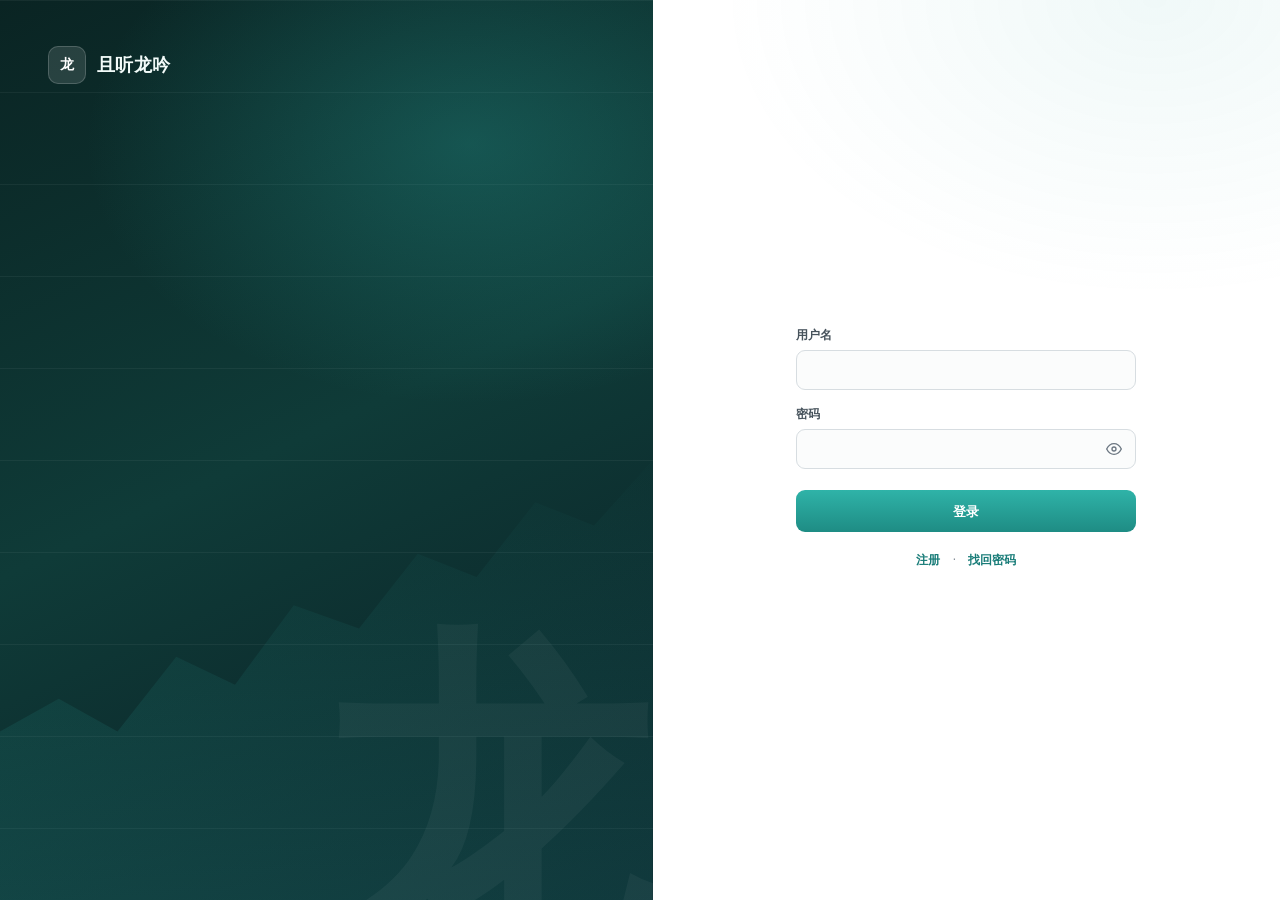
==== commit 2a8d475d: "统一操作日志、按钮与移动端交互并补齐交易细节 - 做T：两笔成交关联齐自动回填，解除/作废退回进行中；删除手录回填与按计划价新增 - 操作日志改为时间/菜单/事情描述三列，菜单胶囊与动作元数据服务端驱" ====
--- a/static/index.html
+++ b/static/index.html
@@ -36,8 +36,8 @@
             <label>确认新密码<span class="field-wrap"><input name="confirm" type="password" autocomplete="new-password" required minlength="6"><button class="password-toggle" type="button" aria-label="显示密码" aria-pressed="false"><svg class="icon-eye" viewBox="0 0 24 24" fill="none" stroke="currentColor" stroke-width="2" stroke-linecap="round" stroke-linejoin="round" aria-hidden="true"><path d="M1 12s4-8 11-8 11 8 11 8-4 8-11 8-11-8-11-8z"/><circle cx="12" cy="12" r="3"/></svg><svg class="icon-eye-off" viewBox="0 0 24 24" fill="none" stroke="currentColor" stroke-width="2" stroke-linecap="round" stroke-linejoin="round" aria-hidden="true"><path d="M17.94 17.94A10.07 10.07 0 0 1 12 20c-7 0-11-8-11-8a18.45 18.45 0 0 1 5.06-5.94"/><path d="M9.9 4.24A9.12 9.12 0 0 1 12 4c7 0 11 8 11 8a18.5 18.5 0 0 1-2.16 3.19"/><path d="M14.12 14.12a3 3 0 1 1-4.24-4.24"/><line x1="1" y1="1" x2="23" y2="23"/></svg></button></span></label>
             <button class="primary wide" type="submit">重置密码</button>
           </form>
-          <div class="auth-aux" id="auth-aux-default"><button type="button" class="auth-link" data-auth-mode="register">注册</button><span class="auth-dot">·</span><button type="button" class="auth-link" data-auth-mode="reset">找回密码</button></div>
-          <div class="auth-aux hidden" id="auth-aux-back"><button type="button" class="auth-link" data-auth-mode="login">返回登录</button></div>
+          <div class="auth-aux" id="auth-aux-default"><button type="button" class="text-action auth-link" data-auth-mode="register">注册</button><span class="auth-dot">·</span><button type="button" class="text-action auth-link" data-auth-mode="reset">找回密码</button></div>
+          <div class="auth-aux hidden" id="auth-aux-back"><button type="button" class="text-action auth-link" data-auth-mode="login">返回登录</button></div>
         </div>
       </div>
     </div>
@@ -59,9 +59,9 @@
       <header class="topbar"><div><p class="eyebrow">LOCAL PORTFOLIO</p><h1 id="page-title">持仓总览</h1></div><div class="top-actions"><button class="secondary" id="open-tplan-btn">做T测算</button><button class="secondary" id="open-tplans-btn">做T记录</button><span id="last-sync" class="sync-state">尚未更新行情</span><button id="refresh-btn" class="primary">更新行情</button></div><div class="top-actions trade-tools hidden" id="trade-tools-bar"><button class="secondary" id="open-history-btn">交易记录</button></div><div class="top-actions review-tools hidden" id="review-tools-bar"><span class="review-period-wrap"><select id="review-period" aria-label="持仓周期筛选"><option value="">全部周期</option><option value="short">短期 · 1月左右</option><option value="medium">中期 · 3月左右</option><option value="long">长期 · 2年左右</option><option value="forever">终身</option></select><svg viewBox="0 0 24 24" aria-hidden="true"><polyline points="6 9 12 15 18 9"/></svg></span><span class="review-search"><svg viewBox="0 0 24 24" aria-hidden="true"><circle cx="11" cy="11" r="7"/><line x1="16.5" y1="16.5" x2="21" y2="21"/></svg><input id="review-filter" placeholder="搜索企业或复盘内容…"></span><button class="primary" id="open-review-btn">＋ 新增复盘</button></div></header>
 
       <section id="page-overview" class="page active-page">
-        <div class="summary-grid"><article class="summary-card"><span>账户金额</span><strong id="cash-balances" class="multi">--</strong><div class="cash-card-actions"><button class="text-button" id="cash-manage" type="button">入金 / 出金</button><button class="text-button" id="cash-history" type="button">明细</button></div></article><article class="summary-card"><span>持仓金额</span><strong id="total-value">--</strong><small>按币种分别统计</small></article><article class="summary-card"><span>累计已实现盈亏</span><strong id="realized-pnl">--</strong><small id="realized-note">已扣除交易费用</small></article><article class="summary-card"><span>浮动盈亏</span><strong id="unrealized-pnl">--</strong><small>不含已实现盈亏</small></article><article class="summary-card"><span>持仓数量</span><strong id="holding-count">0</strong><small>只统计当前有持仓股票</small></article></div>
+        <div class="summary-grid"><article class="summary-card"><span>账户金额</span><strong id="cash-balances" class="multi">--</strong><div class="cash-card-actions"><button class="text-action" id="cash-manage" type="button">入金 / 出金</button><button class="text-action" id="cash-history" type="button">明细</button></div></article><article class="summary-card"><span>持仓金额</span><strong id="total-value">--</strong><small>按币种分别统计</small></article><article class="summary-card"><span>累计已实现盈亏</span><strong id="realized-pnl">--</strong><small id="realized-note">已扣除交易费用</small></article><article class="summary-card"><span>浮动盈亏</span><strong id="unrealized-pnl">--</strong><small>不含已实现盈亏</small></article><article class="summary-card"><span>持仓数量</span><strong id="holding-count">0</strong><small>只统计当前有持仓股票</small></article></div>
         <section class="panel holdings-panel">
-          <div class="panel-head"><h2>当前持仓</h2><button class="text-button" data-go="trade">记录一笔交易</button></div>
+          <div class="panel-head"><h2>当前持仓</h2><button class="text-action" data-go="trade">记录一笔交易</button></div>
           <div id="holdings-container" class="holdings-stack"><div class="empty-state">正在加载持仓…</div></div>
         </section>
         <section class="panel chart-panel">
@@ -107,6 +107,7 @@
             <div id="fee-preview" class="preview-funds"></div>
             <div class="preview-pay"><span>实际收付</span><strong id="preview-pay">--</strong></div>
             <div class="preview-after"><span>成交后账户金额</span><span id="preview-after">--</span></div>
+            <div class="preview-after"><span>成交后持仓成本</span><span id="preview-cost">--</span></div>
             <button class="primary preview-save" type="submit" form="trade-form">保存交易</button>
           </aside>
         </div>
@@ -127,13 +128,17 @@
   <div id="settings-modal" class="modal hidden" role="dialog" aria-modal="true" aria-labelledby="settings-modal-title">
     <div class="modal-panel wide">
       <div class="modal-head"><div><h2 id="settings-modal-title">设置</h2><p>费用规则与成本算法，修改只影响之后保存的交易。</p></div><button id="settings-close" class="modal-close" type="button" aria-label="关闭设置">×</button></div>
-      <div class="modal-body"><div class="fee-actions"><label class="method-control">成本算法<select id="cost-method"><option value="moving_average">移动加权平均</option><option value="fifo">先进先出（FIFO）</option><option value="diluted">摊薄成本（每次卖出后成本下降）</option></select></label><button id="save-cost-method" class="secondary">保存算法</button><button id="save-fees-btn" class="primary">保存规则</button></div><div class="notice">费用可以设置为 0、固定金额或按成交金额比例。规则会在保存交易时写入该笔成交的费用记录。成本算法只影响已实现与未实现盈亏的分配，不改变成交额和实际费用。</div><div id="fee-rules-container" class="fee-rules-stack"></div></div>
+      <div class="modal-body"><div class="fee-actions"><label class="method-control">成本算法<select id="cost-method"><option value="moving_average">移动加权平均</option><option value="fifo">先进先出（FIFO）</option><option value="diluted">摊薄成本（每次卖出后成本下降）</option></select></label><button id="save-settings" class="primary">保存设置</button></div><div class="notice">费用可以设置为 0、固定金额或按成交金额比例。规则会在保存交易时写入该笔成交的费用记录。成本算法只影响已实现与未实现盈亏的分配，不改变成交额和实际费用。</div><div id="fee-rules-container" class="fee-rules-stack"></div></div>
     </div>
   </div>
   <div id="audit-modal" class="modal hidden" role="dialog" aria-modal="true" aria-labelledby="audit-modal-title">
     <div class="modal-panel wide">
-      <div class="modal-head"><div><h2 id="audit-modal-title">操作日志</h2><p>本账号的操作记录，只读。</p></div><button id="audit-close" class="modal-close" type="button" aria-label="关闭操作日志">×</button></div>
-      <div class="modal-body"><div id="audit-log-list" class="audit-list"><div class="muted">加载中…</div></div><div id="audit-pager" class="audit-pager hidden"><button id="audit-prev" class="text-button" type="button">上一页</button><span id="audit-page-info"></span><button id="audit-next" class="text-button" type="button">下一页</button></div></div>
+      <div class="modal-head"><div><h2 id="audit-modal-title">操作日志</h2><p id="audit-actor">操作人：-</p></div><button id="audit-close" class="modal-close" type="button" aria-label="关闭操作日志">×</button></div>
+      <div class="modal-body audit-body">
+        <div class="audit-toolbar"><label class="audit-search"><svg viewBox="0 0 24 24" aria-hidden="true"><circle cx="11" cy="11" r="7"/><line x1="16.5" y1="16.5" x2="21" y2="21"/></svg><input id="audit-search" placeholder="搜索动作或内容…" autocomplete="off"></label><div id="audit-menus" class="audit-menus"></div></div>
+        <div class="audit-scroll"><div class="audit-thead"><span>时间</span><span>菜单</span><span>事情描述</span></div><div id="audit-log-list"></div></div>
+      </div>
+      <div class="modal-foot audit-foot"><span id="audit-page-info" class="muted"></span><div class="audit-pager"><button id="audit-prev" type="button">上一页</button><button id="audit-next" type="button">下一页</button></div></div>
     </div>
   </div>
   <div id="history-modal" class="modal hidden" role="dialog" aria-modal="true" aria-labelledby="history-modal-title">
@@ -244,20 +249,17 @@
   </div>
   <div id="tfeedback-modal" class="modal hidden" role="dialog" aria-modal="true" aria-labelledby="tfeedback-modal-title">
     <div class="modal-panel medium">
-      <div class="modal-head"><div><h2 id="tfeedback-modal-title">回填执行</h2><p>录入实际成交价，并关联这次做T的两笔成交</p></div><button id="tfeedback-close" class="modal-close" type="button" aria-label="关闭回填">×</button></div>
+      <div class="modal-head"><div><h2 id="tfeedback-modal-title">回填执行</h2><p>关联买入与卖出两笔成交，关联齐即完成回填</p></div><button id="tfeedback-close" class="modal-close" type="button" aria-label="关闭回填">×</button></div>
       <div class="modal-body tfeedback-body"><div class="tfeedback-grid">
         <div class="tfeedback-form">
           <div class="tfeedback-summary"><strong id="tfeedback-summary"></strong><small id="tfeedback-summary-meta"></small><div class="tfeedback-sumgrid"><div><span id="tfeedback-known-label">已知交易单价</span><strong id="tfeedback-known-price"></strong></div><div><span>数量</span><strong id="tfeedback-qty"></strong></div><div><span id="tfeedback-predict-price-label">回补价</span><strong id="tfeedback-predict-price"></strong></div><div><span>计划净收益</span><strong id="tfeedback-target"></strong></div></div></div>
-          <div class="tfeedback-step"><i>1</i><h3>实际成交</h3></div>
-          <label class="tfeedback-field"><span class="tfeedback-label">实际成交单价（每股）</span><span class="field-wrap"><input id="tfeedback-price" type="number" min="0.000001" step="any"><span class="field-currency" id="tfeedback-currency">人民币</span></span></label>
-          <label class="tfeedback-field"><span class="tfeedback-label">备注<em>可选</em></span><input id="tfeedback-note" placeholder="可选"></label>
-          <div class="tfeedback-sep"></div>
-          <div class="tfeedback-step"><i>2</i><h3>关联成交</h3></div>
+          <div class="tfeedback-step"><i>1</i><h3>关联成交</h3></div>
           <div class="tfeedback-legs"><div class="tfeedback-leg"><div class="tfeedback-leg-head"><div><strong id="tfeedback-known-side"></strong><span> · 计划价 <b id="tfeedback-known-leg-price"></b></span></div><span class="tfeedback-leg-status" id="tfeedback-known-status">未关联</span></div><div id="tfeedback-known-actions" class="tfeedback-leg-actions"></div></div><div class="tfeedback-leg"><div class="tfeedback-leg-head"><div><strong id="tfeedback-target-side"></strong><span> · 计划价 <b id="tfeedback-target-leg-price"></b></span></div><span class="tfeedback-leg-status" id="tfeedback-target-status">未关联</span></div><div id="tfeedback-target-actions" class="tfeedback-leg-actions"></div></div></div>
-        </div>
-        <aside class="tfeedback-preview"><div class="tfeedback-preview-head"><h3>回填预览</h3><span class="tfeedback-badge">待回填</span></div><div class="tfeedback-big"><span>实际净收益</span><strong id="tfeedback-actual-net">--</strong><small id="tfeedback-net-rate">--</small></div><div class="tfeedback-pgrid"><div><span>与目标差额</span><strong id="tfeedback-delta">--</strong></div><div><span>较预测单价</span><strong id="tfeedback-price-delta">--</strong></div><div><span>实际成交金额</span><strong id="tfeedback-actual-gross">--</strong></div><div><span>往返费用率</span><strong id="tfeedback-fee-rate">--</strong></div></div><p class="tfeedback-pnote">成本变化在保存后的做T明细里按实际成交计算，这里不重复展示按计划价推演的成本。</p></aside>
+          <p id="tfeedback-link-hint" class="tfeedback-hint muted">关联买入与卖出两笔成交后自动完成回填。</p>
+        </div>
+        <aside class="tfeedback-preview"><div class="tfeedback-preview-head"><h3>回填结果</h3><span class="tfeedback-badge" id="tfeedback-badge">待回填</span></div><div class="tfeedback-big"><span>实际净收益</span><strong id="tfeedback-actual-net">--</strong><small id="tfeedback-net-rate">--</small></div><div class="tfeedback-pgrid"><div><span>与目标差额</span><strong id="tfeedback-delta">--</strong></div><div><span>较预测单价</span><strong id="tfeedback-price-delta">--</strong></div><div><span>实际成交金额</span><strong id="tfeedback-actual-gross">--</strong></div><div><span>往返费用率</span><strong id="tfeedback-fee-rate">--</strong></div></div><p class="tfeedback-pnote">成本变化在关联完成后的做T明细里按实际成交计算，这里不重复展示按计划价推演的成本。</p></aside>
       </div></div>
-      <div class="modal-foot tfeedback-foot"><button class="secondary" id="tfeedback-cancel" type="button">取消</button><button class="primary" id="tfeedback-save" type="button">保存回填</button></div>
+      <div class="modal-foot tfeedback-foot"><button class="secondary" id="tfeedback-cancel" type="button">关闭</button></div>
     </div>
   </div>
   <div id="cash-modal" class="modal hidden" role="dialog" aria-modal="true" aria-labelledby="cash-modal-title">
--- a/static/styles.css
+++ b/static/styles.css
@@ -1,11 +1,11 @@
-:root{color-scheme:light dark;--ink:#17212b;--ink-soft:#47535c;--muted:#6b7681;--muted-2:#87919a;--line:#e5e9ed;--border:#d7dde1;--border-strong:#a9b5bd;--dashed:#cad3d8;--row-line:#edf0f2;--panel:#fff;--bg:#f5f7f8;--hover:#f1f5f5;--surface-2:#fbfcfc;--navy:#183b56;--teal:#187c78;--teal-dark:#126d69;--teal-soft:#e5f4f1;--teal-mid:#dbe9e8;--teal-border:#bcdedb;--teal-wash:#f4fbfa;--red:#c74a51;--red-soft:#fff0f0;--up:#c74a51;--down:#0aa860;--up-wash:rgba(199,74,81,.08);--down-wash:rgba(10,168,96,.08);--gold:#b17a19;--toast:#22323c;--chart-grid:#e7ecee;--r-control:6px;--r-button:8px;--r-card:10px;--r-overlay:12px;--fs-xs:11px;--fs-sm:12px;--fs-md:13px;--fs-lg:15px;--fs-xl:18px;--fs-2xl:22px;--fs-3xl:26px;--ls-wide:1.3px;--ls-tight:-.4px;--focus-ring:0 0 0 3px rgba(24,124,120,.1);--shadow-xs:0 1px 3px rgba(23,33,43,.04);--shadow-sm:0 1px 4px rgba(23,33,43,.1);--shadow-md:0 8px 24px rgba(23,33,43,.12);--shadow:0 10px 30px rgba(23,33,43,.06);--shadow-lg:0 20px 60px rgba(23,33,43,.18);--icon:18px;--sp-1:4px;--sp-2:8px;--sp-3:12px;--sp-4:16px;--sp-5:20px;--sp-6:24px;font-family:Inter,"Microsoft YaHei",system-ui,sans-serif;color:var(--ink);font-size:14px}*{box-sizing:border-box}body{margin:0;background:var(--bg);color:var(--ink)}small{font-size:var(--fs-xs)}button,input,select{font:inherit}button{cursor:pointer}button:disabled{cursor:not-allowed;opacity:.55}.hidden{display:none!important}.muted{color:var(--muted)}.center{text-align:center;padding:var(--sp-6)}.wide{width:100%}.primary,.secondary,.text-button{border:0;border-radius:var(--r-button);padding:10px 16px;font-weight:600}.primary{background:var(--teal);color:#fff}.primary:hover{background:var(--teal-dark)}.secondary{background:var(--panel);border:1px solid var(--line);color:var(--ink)}.secondary:hover{border-color:var(--border-strong)}.text-button{padding:5px 0;background:transparent;color:var(--muted);font-size:var(--fs-sm)}.text-button:hover{color:var(--red)}
+:root{color-scheme:light dark;--ink:#17212b;--ink-soft:#47535c;--muted:#6b7681;--muted-2:#87919a;--line:#e5e9ed;--border:#d7dde1;--border-strong:#a9b5bd;--dashed:#cad3d8;--row-line:#edf0f2;--panel:#fff;--bg:#f5f7f8;--hover:#f1f5f5;--surface-2:#fbfcfc;--navy:#183b56;--teal:#187c78;--teal-dark:#126d69;--teal-soft:#e5f4f1;--teal-mid:#dbe9e8;--teal-border:#bcdedb;--teal-wash:#f4fbfa;--red:#c74a51;--red-soft:#fff0f0;--up:#c74a51;--down:#0aa860;--up-wash:rgba(199,74,81,.08);--down-wash:rgba(10,168,96,.08);--gold:#b17a19;--toast:#22323c;--chart-grid:#e7ecee;--r-control:6px;--r-button:8px;--r-card:10px;--r-overlay:12px;--fs-xs:11px;--fs-sm:12px;--fs-md:13px;--fs-lg:15px;--fs-xl:18px;--fs-2xl:22px;--fs-3xl:26px;--ls-wide:1.3px;--ls-tight:-.4px;--focus-ring:0 0 0 3px rgba(24,124,120,.1);--shadow-xs:0 1px 3px rgba(23,33,43,.04);--shadow-sm:0 1px 4px rgba(23,33,43,.1);--shadow-md:0 8px 24px rgba(23,33,43,.12);--shadow:0 10px 30px rgba(23,33,43,.06);--shadow-lg:0 20px 60px rgba(23,33,43,.18);--icon:18px;--sp-1:4px;--sp-2:8px;--sp-3:12px;--sp-4:16px;--sp-5:20px;--sp-6:24px;font-family:Inter,"Microsoft YaHei",system-ui,sans-serif;color:var(--ink);font-size:14px}*{box-sizing:border-box}body{margin:0;background:var(--bg);color:var(--ink)}small{font-size:var(--fs-xs)}button,input,select{font:inherit}button{cursor:pointer}button:disabled{cursor:not-allowed;opacity:.55}.hidden{display:none!important}.muted{color:var(--muted)}.center{text-align:center;padding:var(--sp-6)}.wide{width:100%}.primary,.secondary,.danger-btn{display:inline-flex;align-items:center;justify-content:center;height:34px;padding:0 14px;border:0;border-radius:8px;font-size:var(--fs-sm);font-weight:600;line-height:1;white-space:nowrap;cursor:pointer}.primary{background:linear-gradient(180deg,#2fb3a8,#1e8c84);color:#fff}.primary:hover{background:linear-gradient(180deg,#34bdb1,#228f87)}.secondary{background:var(--panel);border:1px solid var(--line);color:var(--ink)}.secondary:hover{border-color:var(--border-strong)}.danger-btn{background:var(--red);color:#fff}.danger-btn:hover{filter:brightness(1.06)}.text-action{display:inline-flex;align-items:center;gap:4px;border:0;background:transparent;border-radius:4px;padding:4px 2px;min-height:24px;color:var(--teal);font-size:var(--fs-sm);font-weight:600;line-height:1.4;text-align:left}.text-action:hover{color:var(--teal-dark);text-decoration:underline;text-underline-offset:3px}.text-action.danger{color:var(--red)}.text-action.danger:hover{color:var(--red)}.text-action.muted{color:var(--muted)}.text-action.muted:hover{color:var(--ink)}.text-action.compact{padding:0 0 0 6px;min-height:0;font-size:var(--fs-xs);white-space:nowrap}@media(pointer:coarse){.text-action{min-height:32px;padding:6px 4px}.text-action.compact{min-height:0;padding:0 0 0 6px}}
 .auth-shell{min-height:100vh;display:grid;place-items:center;background:linear-gradient(135deg,#eef5f4 0%,var(--bg) 65%)}.auth-panel{width:min(420px,calc(100% - 32px));background:var(--panel);padding:38px 40px;border:1px solid var(--line);border-radius:var(--r-overlay);box-shadow:var(--shadow-lg)}.brand-mark{display:flex;align-items:center;gap:11px}.brand-mark>span{display:grid;place-items:center;width:35px;height:35px;border-radius:var(--r-button);background:var(--navy);color:#fff;font-weight:800;font-size:var(--fs-sm);letter-spacing:var(--ls-tight)}.brand-mark strong{display:block;font-size:var(--fs-lg)}.brand-mark small{display:block;color:var(--muted);font-size:var(--fs-xs);margin-top:2px}.auth-tabs{display:flex;gap:var(--sp-6);border-bottom:1px solid var(--line);margin:30px 0 var(--sp-6)}.auth-tab{border:0;background:transparent;padding:0 0 11px;color:var(--muted);font-weight:600;border-bottom:2px solid transparent}.auth-tab.active{color:var(--teal);border-bottom-color:var(--teal)}.auth-form{display:grid;gap:var(--sp-4)}.auth-form label,.form-panel label{display:grid;gap:7px;font-size:var(--fs-md);color:var(--ink-soft);font-weight:600}.auth-form input,.form-panel input,.table-toolbar input,.table-toolbar select,.fee-input,.fee-select{width:100%;padding:10px 11px;border:1px solid var(--border);border-radius:var(--r-control);background:var(--panel);color:var(--ink);outline:none}.auth-form input:focus,.form-panel input:focus,.table-toolbar input:focus,.fee-input:focus{border-color:var(--teal);box-shadow:var(--focus-ring)}.app-shell{display:flex;height:100vh}.sidebar{width:230px;background:var(--panel);border-right:1px solid var(--line);padding:23px 17px 16px;display:flex;flex-direction:column;flex:none;overflow-y:auto}.sidebar .brand-mark{padding:0 8px}.main-nav{display:grid;gap:5px;margin-top:42px}.nav-item{border:0;border-radius:var(--r-button);background:transparent;color:var(--muted);padding:11px 12px;text-align:left;display:flex;align-items:center;gap:11px;font-weight:600}.nav-item:hover{background:var(--hover);color:var(--ink)}.nav-item.active{background:var(--teal-soft);color:var(--teal)}.nav-icon{display:flex;align-items:center;justify-content:center;width:var(--icon);height:var(--icon);flex:none;color:currentColor}.nav-icon svg{width:var(--icon);height:var(--icon);display:block}.sidebar-bottom{margin-top:auto;border-top:1px solid var(--line);padding:17px 8px 0;display:grid;gap:10px}.account-chip{display:flex;align-items:center;gap:9px}.avatar{display:grid;place-items:center;width:31px;height:31px;background:var(--teal-mid);color:var(--teal);border-radius:50%;font-weight:700}.account-chip strong{display:block;font-size:var(--fs-md)}.account-chip small{color:var(--muted);font-size:var(--fs-xs);display:none}.main-content{width:100%;padding:28px 42px 56px;overflow:auto}.topbar{display:flex;justify-content:space-between;align-items:flex-end;margin-bottom:30px}.eyebrow{color:var(--teal);font-size:var(--fs-xs);letter-spacing:var(--ls-wide);font-weight:800;margin:0 0 5px}.topbar h1{margin:0;font-size:var(--fs-3xl);letter-spacing:var(--ls-tight)}.top-actions{display:flex;align-items:center;gap:var(--sp-4)}.sync-state{font-size:var(--fs-sm);color:var(--muted)}.page{display:none}.active-page{display:block}.summary-grid{display:grid;grid-template-columns:repeat(5,minmax(0,1fr));gap:var(--sp-4)}.summary-card{background:var(--panel);border:1px solid var(--line);border-radius:var(--r-card);padding:var(--sp-5);box-shadow:var(--shadow-xs)}.summary-card span{display:block;color:var(--muted);font-size:var(--fs-sm)}.summary-card strong{display:block;font-size:var(--fs-2xl);margin:11px 0 7px;color:var(--navy)}.summary-card small{color:var(--muted-2);font-size:var(--fs-xs)}.section-heading{display:flex;align-items:flex-end;justify-content:space-between;gap:var(--sp-4);margin:33px 0 var(--sp-4)}.section-heading h2{font-size:var(--fs-xl);margin:0 0 4px}.section-heading p{color:var(--muted);font-size:var(--fs-sm);margin:0}.section-heading.compact{margin:0 0 var(--sp-3)}.section-heading button{flex:none;white-space:nowrap}.holdings-stack{display:grid;gap:var(--sp-4)}.currency-section{background:var(--panel);border:1px solid var(--line);border-radius:var(--r-card);overflow:hidden}.currency-heading{padding:var(--sp-4) var(--sp-5);background:var(--surface-2);display:flex;align-items:center;justify-content:space-between;border-bottom:1px solid var(--line)}.currency-heading strong{font-size:var(--fs-lg)}.currency-heading small{color:var(--muted);margin-left:9px}.currency-total{font-weight:700;color:var(--navy)}.holding-table{width:100%;border-collapse:collapse}.holding-table th,.holding-table td{padding:13px 16px;text-align:right;border-bottom:1px solid var(--row-line);font-size:var(--fs-sm);white-space:nowrap}.holding-table th{color:var(--muted);font-weight:500;background:var(--panel)}.holding-table th:first-child,.holding-table td:first-child{text-align:left}.holding-table tr:last-child td{border-bottom:0}.stock-name{font-weight:700;font-size:var(--fs-md)}.stock-code{display:block;color:var(--muted);font-size:var(--fs-xs);font-weight:400;margin-top:3px}.positive{color:var(--up)!important}.negative{color:var(--down)!important}.holding-link{border:0;background:transparent;color:inherit;text-align:left;padding:0}.holding-link:hover .stock-name{text-decoration:underline}.empty-state{background:var(--panel);border:1px dashed var(--dashed);border-radius:var(--r-card);padding:40px;text-align:center;color:var(--muted)}.chart-panel{background:var(--panel);border:1px solid var(--line);border-radius:var(--r-card);margin-top:var(--sp-4);padding:var(--sp-5)}.range-tabs{display:flex;gap:var(--sp-1)}.range{border:0;background:transparent;border-radius:var(--r-control);padding:6px 9px;color:var(--muted);font-size:var(--fs-sm)}.range.active{background:var(--teal-soft);color:var(--teal);font-weight:700}.chart-wrap{height:280px;position:relative}.chart-wrap canvas{width:100%;height:100%;display:block;cursor:crosshair}.chart-tip{position:absolute;z-index:2;pointer-events:none;background:var(--toast);color:#fff;border-radius:var(--r-control);padding:4px 9px;font-size:var(--fs-xs);font-weight:600;white-space:nowrap;transform:translate(-50%,-140%);box-shadow:var(--shadow-sm)}.chart-tip.hidden{display:none}.chart-empty{position:absolute;inset:0;display:grid;place-items:center;color:var(--muted);font-size:var(--fs-sm)}.form-panel,.table-panel,.notice{background:var(--panel);border:1px solid var(--line);border-radius:var(--r-card);padding:var(--sp-6)}.panel-title{display:flex;gap:var(--sp-3);align-items:flex-start;margin-bottom:var(--sp-5)}.step{display:grid;place-items:center;width:24px;height:24px;border-radius:50%;background:var(--teal-soft);color:var(--teal);font-weight:800;font-size:var(--fs-sm);flex:none}.panel-title h3{margin:0;font-size:var(--fs-lg)}.panel-title p{color:var(--muted);font-size:var(--fs-sm);margin:4px 0 0}.direction{border:1px solid var(--line);background:var(--panel);border-radius:var(--r-control);padding:7px 12px;color:var(--muted);font-size:var(--fs-sm);font-weight:600}.search-box{display:flex;align-items:center;gap:var(--sp-2);border:1px solid var(--border);border-radius:var(--r-control);padding:0 11px}.search-box:focus-within{border-color:var(--teal);box-shadow:var(--focus-ring)}.search-box span{color:var(--muted);font-size:var(--icon)}.search-box input{border:0;padding:10px 0;outline:0;background:transparent;color:var(--ink);width:100%}.security-results{border:1px solid var(--line);border-top:0;border-radius:0 0 var(--r-control) var(--r-control);min-height:70px;max-height:230px;overflow:auto}.security-result{display:flex;justify-content:space-between;align-items:center;width:100%;border:0;border-bottom:1px solid var(--row-line);background:var(--panel);padding:11px 12px;text-align:left}.security-result:hover{background:var(--hover)}.security-result strong{display:block}.security-result small{color:var(--muted);font-size:var(--fs-xs)}.security-result em{font-style:normal;color:var(--teal);font-size:var(--fs-xs)}.selected-security{display:flex;justify-content:space-between;margin-top:var(--sp-3);border:1px solid var(--teal-border);border-radius:var(--r-control);background:var(--teal-wash);padding:11px}.selected-security strong{display:block}.selected-security small{color:var(--muted);font-size:var(--fs-xs)}.direction-toggle{display:grid;grid-template-columns:1fr 1fr;gap:var(--sp-1);background:var(--hover);padding:var(--sp-1);border-radius:var(--r-control);margin-bottom:var(--sp-4)}.direction{border:0;background:transparent;padding:9px}.direction.active.buy{background:var(--panel);color:var(--up);box-shadow:var(--shadow-sm)}.direction.active.sell{background:var(--panel);color:var(--down);box-shadow:var(--shadow-sm)}.field-row{display:grid;grid-template-columns:1fr 1.3fr;gap:var(--sp-3)}.field-row label{position:relative}.field-wrap{position:relative;display:block}
 .password-toggle{position:absolute;right:4px;top:50%;transform:translateY(-50%);display:flex;align-items:center;justify-content:center;width:36px;height:36px;border:0;border-radius:var(--r-control);background:transparent;color:var(--muted);cursor:pointer}
 .password-toggle:hover{color:var(--ink)}
 .password-toggle svg{width:16px;height:16px;display:block}
 .password-toggle .icon-eye-off{display:none}
 .password-toggle.visible .icon-eye{display:none}
-.password-toggle.visible .icon-eye-off{display:block}.field-currency{position:absolute;right:10px;top:50%;transform:translateY(-50%);color:var(--teal);font-size:var(--fs-xs)}.field-wrap input{padding-right:44px}.form-panel>label{margin-top:var(--sp-4)}.fee-preview{border-top:1px solid var(--line);margin:var(--sp-4) 0;padding:14px 0 3px}.fee-line{display:flex;justify-content:space-between;padding:5px 0;color:var(--muted);font-size:var(--fs-sm)}.fee-line.total{border-top:1px dashed var(--line);margin-top:7px;padding-top:10px;color:var(--ink);font-weight:700}.table-toolbar{display:flex;gap:var(--sp-2);margin-bottom:var(--sp-4)}.table-toolbar input{max-width:260px}.table-toolbar select{width:120px}.table-scroll{overflow:auto}.table-panel table{width:100%;border-collapse:collapse}.table-panel th,.table-panel td{text-align:right;padding:12px 10px;border-bottom:1px solid var(--row-line);font-size:var(--fs-sm);white-space:nowrap}.table-panel th:first-child,.table-panel td:first-child,.table-panel th:nth-child(2),.table-panel td:nth-child(2){text-align:left}.table-panel th{font-weight:500;color:var(--muted)}.delete-trade{border:0;background:transparent;color:var(--muted);font-size:var(--fs-sm)}.delete-trade:hover{color:var(--red)}.notice{border-left:3px solid var(--teal);border-radius:0 var(--r-card) var(--r-card) 0;color:var(--ink-soft);font-size:var(--fs-sm);margin-bottom:var(--sp-4);padding:var(--sp-3) var(--sp-4)}.fee-rules-stack{display:grid;gap:var(--sp-4)}.fee-market-card{background:var(--panel);border:1px solid var(--line);border-radius:var(--r-card);overflow:hidden}.fee-market-head{display:flex;justify-content:space-between;align-items:center;padding:var(--sp-4) var(--sp-5);border-bottom:1px solid var(--line)}.fee-market-head h3{margin:0;font-size:var(--fs-lg)}.fee-market-head small{color:var(--muted)}.fee-table{width:100%;border-collapse:collapse}.fee-table th,.fee-table td{padding:10px 12px;border-bottom:1px solid var(--row-line);text-align:left;font-size:var(--fs-sm)}.fee-table th{color:var(--muted);font-weight:500}.fee-table tr:last-child td{border-bottom:0}.fee-input{padding:7px 8px;min-width:90px}.fee-select{padding:7px 8px;min-width:104px}.toast{position:fixed;left:50%;top:18px;z-index:60;opacity:0;transform:translate(-50%,-10px);max-width:calc(100vw - 32px);text-align:center;background:var(--toast);color:#fff;padding:10px 14px;border-radius:var(--r-control);font-size:var(--fs-sm);transition:.2s;pointer-events:none}.toast.show{opacity:1;transform:translate(-50%,0)}@media(max-width:900px){.sidebar{width:190px}.main-content{padding:22px}.summary-grid{grid-template-columns:repeat(2,1fr)}}@media(max-width:620px){.app-shell{display:block;height:auto}.sidebar{width:100%;padding:13px 15px;border-right:0;border-bottom:1px solid var(--line);overflow:visible}.sidebar{display:grid;grid-template-columns:1fr auto;align-items:center;column-gap:10px}.sidebar .brand-mark{display:inline-flex;grid-area:1/1}.sidebar-bottom{grid-area:1/2;display:flex;justify-content:flex-end;margin-top:0;border-top:0;padding:0;position:relative}.account-chip small{display:none}.main-nav{display:flex;gap:3px;margin-top:15px;overflow:auto;grid-area:2/1/3/3}.nav-item{padding:8px 10px;white-space:nowrap}.nav-icon{display:none}.main-content{padding:18px 13px 35px;overflow:visible}.topbar{align-items:flex-start;gap:10px}.topbar h1{font-size:var(--fs-2xl)}.top-actions{display:block}.sync-state{display:none}.top-actions .secondary{padding:8px;font-size:var(--fs-sm)}.summary-grid{gap:var(--sp-2)}.summary-card{padding:var(--sp-3)}.summary-card strong{font-size:var(--fs-xl)}.section-heading{align-items:flex-start;flex-direction:column}.holding-table th,.holding-table td{padding:10px 9px}.chart-panel{padding:var(--sp-3)}.range-tabs{width:100%;overflow:auto}.range{padding:6px 7px;white-space:nowrap}.field-row{grid-template-columns:1fr}.auth-panel{padding:28px 23px}.fee-table{min-width:660px}.fee-market-card{overflow:auto}.table-panel{padding:var(--sp-3)}.table-toolbar input{min-width:0}.table-toolbar{flex-wrap:wrap}}
+.password-toggle.visible .icon-eye-off{display:block}.field-currency{position:absolute;right:10px;top:50%;transform:translateY(-50%);color:var(--teal);font-size:var(--fs-xs)}.field-wrap input{padding-right:44px}.form-panel>label{margin-top:var(--sp-4)}.fee-preview{border-top:1px solid var(--line);margin:var(--sp-4) 0;padding:14px 0 3px}.fee-line{display:flex;justify-content:space-between;padding:5px 0;color:var(--muted);font-size:var(--fs-sm)}.fee-line.total{border-top:1px dashed var(--line);margin-top:7px;padding-top:10px;color:var(--ink);font-weight:700}.table-toolbar{display:flex;gap:var(--sp-2);margin-bottom:var(--sp-4)}.table-toolbar input{max-width:260px}.table-toolbar select{width:120px}.table-scroll{overflow:auto}.table-panel table{width:100%;border-collapse:collapse}.table-panel th,.table-panel td{text-align:right;padding:12px 10px;border-bottom:1px solid var(--row-line);font-size:var(--fs-sm);white-space:nowrap}.table-panel th:first-child,.table-panel td:first-child,.table-panel th:nth-child(2),.table-panel td:nth-child(2){text-align:left}.table-panel th{font-weight:500;color:var(--muted)}.notice{border-left:3px solid var(--teal);border-radius:0 var(--r-card) var(--r-card) 0;color:var(--ink-soft);font-size:var(--fs-sm);margin-bottom:var(--sp-4);padding:var(--sp-3) var(--sp-4)}.fee-rules-stack{display:grid;gap:var(--sp-4)}.fee-market-card{background:var(--panel);border:1px solid var(--line);border-radius:var(--r-card);overflow:hidden}.fee-market-head{display:flex;justify-content:space-between;align-items:center;padding:var(--sp-4) var(--sp-5);border-bottom:1px solid var(--line)}.fee-market-head h3{margin:0;font-size:var(--fs-lg)}.fee-market-head small{color:var(--muted)}.fee-table{width:100%;border-collapse:collapse}.fee-table th,.fee-table td{padding:10px 12px;border-bottom:1px solid var(--row-line);text-align:left;font-size:var(--fs-sm)}.fee-table th{color:var(--muted);font-weight:500}.fee-table tr:last-child td{border-bottom:0}.fee-input{padding:7px 8px;min-width:90px}.fee-select{padding:7px 8px;min-width:104px}.fee-waive{display:inline-flex;align-items:center;gap:6px;font-size:var(--fs-sm);color:var(--ink-soft);white-space:nowrap;cursor:pointer}.fee-waive input{width:14px;height:14px;accent-color:var(--teal)}.toast{position:fixed;left:50%;top:18px;z-index:60;opacity:0;transform:translate(-50%,-10px);max-width:calc(100vw - 32px);text-align:center;background:var(--toast);color:#fff;padding:10px 14px;border-radius:var(--r-control);font-size:var(--fs-sm);transition:.2s;pointer-events:none}.toast.show{opacity:1;transform:translate(-50%,0)}@media(max-width:900px){.sidebar{width:190px}.main-content{padding:22px}.summary-grid{grid-template-columns:repeat(2,1fr)}}@media(max-width:620px){.app-shell{display:block;height:auto}.sidebar{width:100%;padding:13px 15px;border-right:0;border-bottom:1px solid var(--line);overflow:visible}.sidebar{display:grid;grid-template-columns:1fr auto;align-items:center;column-gap:10px}.sidebar .brand-mark{display:inline-flex;grid-area:1/1}.sidebar-bottom{grid-area:1/2;display:flex;justify-content:flex-end;margin-top:0;border-top:0;padding:0;position:relative}.account-chip small{display:none}.main-nav{display:flex;gap:3px;margin-top:15px;overflow:auto;grid-area:2/1/3/3}.nav-item{padding:8px 10px;white-space:nowrap}.nav-icon{display:none}.main-content{padding:18px 13px 35px;overflow:visible}.topbar{align-items:flex-start;gap:10px}.topbar h1{font-size:var(--fs-2xl)}.top-actions{display:block}.sync-state{display:none}.top-actions .secondary{height:32px;padding:0 11px}.summary-grid{gap:var(--sp-2)}.summary-card{padding:var(--sp-3)}.summary-card strong{font-size:var(--fs-xl)}.section-heading{align-items:flex-start;flex-direction:column}.holding-table th,.holding-table td{padding:10px 9px}.chart-panel{padding:var(--sp-3)}.range-tabs{width:100%;overflow:auto}.range{padding:6px 7px;white-space:nowrap}.field-row{grid-template-columns:1fr}.auth-panel{padding:28px 23px}.fee-table{min-width:660px}.fee-market-card{overflow:auto}.table-panel{padding:var(--sp-3)}.table-toolbar input{min-width:0}.table-toolbar{flex-wrap:wrap}}
 .fee-actions{display:flex;align-items:flex-end;gap:var(--sp-2);flex-wrap:wrap;margin-bottom:var(--sp-4)}.method-control{display:grid;gap:7px;color:var(--muted);font-size:var(--fs-xs);font-weight:600}.method-control select{border:1px solid var(--border);border-radius:var(--r-control);padding:9px 10px;background:var(--panel);color:var(--ink);font-weight:600}@media(max-width:620px){.fee-actions{width:100%;align-items:flex-end}.method-control{flex:1}}
 .search-button{border:0;background:transparent;color:var(--muted);font-size:var(--icon);line-height:1;padding:0;cursor:pointer}.search-button:hover,.search-button:focus{color:var(--teal)}
 .panel-title.split{margin-top:26px;padding-top:22px;border-top:1px solid var(--line)}
@@ -31,9 +31,6 @@
 .review-excerpt{margin:0;color:var(--ink-soft);font-size:var(--fs-md);line-height:1.7;display:-webkit-box;-webkit-line-clamp:2;-webkit-box-orient:vertical;overflow:hidden}
 .review-foot{display:flex;justify-content:space-between;align-items:center;gap:var(--sp-2);color:var(--muted-2);font-size:var(--fs-xs)}
 .review-actions{display:flex;gap:var(--sp-3)}
-.review-actions button{border:0;background:transparent;color:var(--teal);font-size:var(--fs-sm);font-weight:600;cursor:pointer;padding:0}
-.review-actions button.danger{color:var(--red)}
-.review-actions button:hover{text-decoration:underline}
 .period-pills{display:flex;gap:var(--sp-2);flex-wrap:wrap}
 .period-pills button{border:1px solid var(--border);background:var(--panel);color:var(--ink-soft);border-radius:999px;padding:8px 14px;font-size:var(--fs-sm);font-weight:600;cursor:pointer}
 .period-pills button.active{background:var(--teal);border-color:var(--teal);color:#fff}
@@ -64,8 +61,6 @@
 #review-view-content{max-height:52vh}
 .modal-panel.narrow{width:min(440px,100%)}
 .confirm-message{margin:0;color:var(--ink-soft);font-size:var(--fs-md);line-height:1.7}
-.danger-btn{border:0;border-radius:var(--r-button);background:var(--red);color:#fff;padding:10px 18px;font-weight:700;font-size:var(--fs-md);cursor:pointer}
-.danger-btn:hover{filter:brightness(1.1)}
 .tplan-result{margin-top:var(--sp-4);border:1px solid var(--line);border-radius:var(--r-card);padding:var(--sp-4);display:grid;gap:var(--sp-3);background:var(--surface-2)}
 .tplan-headline{display:flex;justify-content:space-between;align-items:baseline;gap:var(--sp-3);flex-wrap:wrap}
 .tplan-headline strong{font-size:var(--fs-2xl);color:var(--navy)}
@@ -103,9 +98,6 @@
 .tplan-link-row{display:grid;gap:6px}
 .tplan-link-label{font-size:var(--fs-sm);color:var(--ink-soft);font-weight:600}
 .tplan-link-label strong{color:var(--navy)}
-.tplan-link-actions{display:flex;align-items:center;gap:var(--sp-2);flex-wrap:wrap}
-.tplan-link-actions select{flex:1;min-width:0}
-.tplan-link-actions .text-button{flex:none}
 .tplan-link-trade{font-size:var(--fs-sm);color:var(--muted)}
 .summary-card span.cash-negative,.fee-line span.cash-negative{color:var(--red)}
 .cash-card-actions{display:flex;gap:var(--sp-3)}
@@ -118,7 +110,6 @@
 .cash-entry .cash-entry-amount{font-variant-numeric:tabular-nums;white-space:nowrap}
 .cash-entry .cash-entry-note{min-width:0;color:var(--muted);font-size:var(--fs-xs);font-style:normal;overflow:hidden;text-overflow:ellipsis;white-space:nowrap}
 .cash-entry-head{color:var(--muted-2);font-size:var(--fs-xs);border-bottom:1px solid var(--line)}
-.cash-entry .text-button{justify-self:start}
 .feedback-cost{margin-bottom:var(--sp-3)}
 .feedback-predict,.feedback-result,.feedback-metrics{background:var(--surface-2);border:1px solid var(--line);border-radius:var(--r-card);padding:var(--sp-3);margin-bottom:var(--sp-3)}
 .feedback-result .tplan-cell strong{font-size:var(--fs-md)}
@@ -130,8 +121,6 @@
 .fee-snapshot .fee-line:last-child{border-bottom:0}
 .fee-snapshot .fee-line span:first-child{display:flex;flex-direction:column;gap:2px}
 .fee-snapshot .fee-line small{color:var(--muted-2);font-size:var(--fs-xs);font-weight:400}
-.row-trade{border:0;background:transparent;color:var(--teal);font-size:var(--fs-xs);font-weight:700;margin-left:8px;cursor:pointer;padding:0}
-.row-trade:hover{text-decoration:underline}
 .board-top{display:flex;justify-content:space-between;align-items:flex-start;gap:var(--sp-3);flex-wrap:wrap;margin-bottom:var(--sp-3)}
 .board-summary{display:grid;grid-template-columns:repeat(4,minmax(0,1fr));gap:var(--sp-3);flex:1;min-width:260px}
 .board-total{background:var(--surface-2);border:1px solid var(--line);border-radius:var(--r-card);padding:var(--sp-3);display:flex;flex-direction:column;gap:4px}
@@ -230,8 +219,7 @@
 #watch-modal input,#watch-modal select{width:100%;padding:10px 11px;border:1px solid var(--border);border-radius:var(--r-control);background:var(--panel);color:var(--ink);outline:none}
 #watch-modal input:focus{border-color:var(--teal);box-shadow:var(--focus-ring)}
 .watch-note-time{display:block;margin:0 0 var(--sp-2)}
-.watch-notes-open{display:block;background:none;border:0;padding:0;margin:0 0 var(--sp-2);color:var(--muted-2);font-size:var(--fs-xs);cursor:pointer;text-align:left}
-.watch-notes-open:hover{color:var(--teal);text-decoration:underline}
+.watch-notes-open{display:block;margin:0 0 var(--sp-2);text-align:left}
 .modal-foot{position:sticky;bottom:calc(-1 * var(--sp-6));margin:var(--sp-4) calc(-1 * var(--sp-6)) calc(-1 * var(--sp-6));padding:var(--sp-3) var(--sp-6);background:var(--panel);border-top:1px solid var(--line);z-index:2}
 #watch-notes{max-height:min(56vh,560px);overflow:auto;padding-right:4px}
 .watch-meta-row{display:flex;justify-content:space-between;align-items:center;gap:var(--sp-2);flex-wrap:wrap;margin-bottom:var(--sp-2)}
@@ -247,13 +235,30 @@
 .list-footer td{text-align:center;padding:var(--sp-3) 0}
 .list-footer{margin:var(--sp-3) 0 0;text-align:center;font-size:var(--fs-xs)}
 .board-badge,.period-tag{display:inline-flex;align-items:center;flex:none;font-size:var(--fs-xs);font-weight:700;line-height:1.4;padding:3px 9px;border-radius:999px}
-.delete-trade,.text-button.danger,.review-actions .danger{color:var(--red)}
-.audit-list{display:grid;gap:0;max-height:240px;overflow:auto;border:1px solid var(--line);border-radius:var(--r-card);padding:0 var(--sp-3)}
-.audit-row{display:flex;align-items:baseline;gap:var(--sp-2);padding:8px 0;border-bottom:1px solid var(--row-line);font-size:var(--fs-sm)}
-.audit-row:last-child{border-bottom:0}
-.audit-action{font-weight:700;flex:none;color:var(--ink)}
-.audit-row small{color:var(--muted-2);font-size:var(--fs-xs);flex:none}
-.audit-row em{font-style:normal;color:var(--muted);font-size:var(--fs-xs);min-width:0;overflow:hidden;text-overflow:ellipsis;white-space:nowrap}
+.audit-toolbar{display:flex;align-items:center;gap:10px;padding:12px 18px;border-bottom:1px solid var(--line);flex-wrap:wrap;flex:none}
+.audit-search{flex:1;min-width:180px;max-width:300px;height:34px;border:1px solid var(--line);border-radius:9px;display:flex;align-items:center;gap:7px;padding:0 10px;background:var(--surface-2)}
+.audit-search svg{width:14px;height:14px;stroke:var(--muted);fill:none;stroke-width:1.8;flex:none}
+.audit-search input{border:0;background:transparent;outline:none;color:var(--ink);font-size:12px;width:100%;font-family:inherit}
+.audit-menus{display:flex;gap:6px;flex-wrap:wrap}
+.audit-chip{height:30px;padding:0 11px;border-radius:999px;border:1px solid var(--line);background:transparent;color:var(--muted);font-size:11.5px;cursor:pointer;display:inline-flex;align-items:center;gap:5px;font-family:inherit}
+.audit-chip i{font-style:normal;font-size:10px;color:var(--muted-2)}
+.audit-chip.active{background:var(--teal);border-color:var(--teal);color:#fff}
+.audit-chip.active i{color:rgba(255,255,255,.75)}
+.audit-scroll{flex:1;min-height:0;overflow-y:auto}
+.audit-thead{display:grid;grid-template-columns:88px 132px minmax(0,1fr);gap:10px;padding:10px 18px;position:sticky;top:0;z-index:2;background:var(--panel);border-bottom:1px solid var(--line);font-size:11px;color:var(--muted);font-weight:500}
+.audit-day{display:flex;justify-content:space-between;gap:10px;padding:8px 18px;background:var(--surface-2);border-bottom:1px solid var(--row-line);font-size:11px;color:var(--muted);position:sticky;top:37px;z-index:1}
+.audit-day b{color:var(--ink-soft);font-weight:600}
+.audit-simple-row{display:grid;grid-template-columns:88px 132px minmax(0,1fr);gap:10px;align-items:center;padding:11px 18px;border-bottom:1px solid var(--row-line);font-size:12.5px}
+.audit-menu-tag{display:inline-block;max-width:100%;font-size:11px;font-weight:600;color:var(--teal);background:var(--teal-soft);border-radius:6px;padding:3px 8px;overflow:hidden;text-overflow:ellipsis;white-space:nowrap}
+.audit-menu-tag.unknown{color:var(--muted);background:var(--surface-2);border:1px dashed var(--line)}
+.audit-desc{min-width:0;overflow:hidden;text-overflow:ellipsis;white-space:nowrap;color:var(--muted)}
+.audit-desc b{color:var(--ink);font-weight:600}
+.audit-time{font-variant-numeric:tabular-nums;color:var(--muted);font-size:12px;white-space:nowrap}
+.audit-pager{display:flex;align-items:center;gap:10px}
+.audit-pager button{height:34px;padding:0 14px;border:1px solid var(--border);border-radius:8px;background:transparent;color:var(--ink);font-size:12px;font-weight:600;cursor:pointer}
+.audit-pager button:hover:not(:disabled){border-color:var(--border-strong)}
+.audit-pager button:disabled{cursor:default}
+@media(max-width:620px){.audit-thead,.audit-simple-row{grid-template-columns:58px 92px minmax(0,1fr)}.audit-desc{white-space:normal;line-height:1.6;display:-webkit-box;-webkit-line-clamp:2;-webkit-box-orient:vertical}.audit-toolbar{padding:10px 13px}.audit-day{padding:8px 13px;top:34px}.audit-simple-row{padding:10px 13px}}
 .tplan-costcompare{display:flex;align-items:center;gap:var(--sp-3);flex-wrap:wrap;background:var(--panel);border:1px solid var(--line);border-radius:var(--r-control);padding:var(--sp-3)}
 .tplan-costcompare .tplan-cell{flex:1;min-width:104px}
 .tplan-costcompare .cost-value{display:flex;align-items:center;gap:6px;white-space:nowrap;font-variant-numeric:tabular-nums}
@@ -276,7 +281,6 @@
 .tplan-legs th:not(:first-child),.tplan-legs td:not(:first-child){text-align:right}
 .tplan-legs tfoot td{border-bottom:0;border-top:1px solid var(--line);color:var(--ink-soft);font-size:var(--fs-sm)}
 .tplan-side{font-weight:600;color:var(--ink-soft)}
-.tplan-fee-toggle{border:0;background:transparent;color:var(--teal);font-size:var(--fs-xs);font-weight:600;cursor:pointer;padding:0 0 0 6px}
 .tplan-fee-row td{background:var(--surface-2);padding:2px 12px 10px;text-align:left}
 .tplan-fee-lines .tplan-fee-line{display:flex;justify-content:space-between;gap:12px;padding:6px 0;border-bottom:1px dashed var(--line);font-size:var(--fs-sm);color:var(--ink-soft)}
 .tplan-fee-lines .tplan-fee-line small{color:var(--muted-2);font-size:var(--fs-xs);margin-left:8px}
@@ -290,10 +294,11 @@
 #tplan-view-body>.tplan-bridge{margin-top:6px}
 #tplan-view-body>.tplan-costcompare{margin-top:var(--sp-3)}
 
-#audit-modal .modal-body{flex:1;min-height:0;display:flex;flex-direction:column;overflow:hidden}
-#audit-modal .audit-list{flex:1;min-height:80px;max-height:none}
-.audit-pager{display:flex;align-items:center;justify-content:space-between;gap:var(--sp-2);padding-top:var(--sp-2);flex:none}
-.audit-pager span{color:var(--muted);font-size:var(--fs-xs)}
+#audit-modal .modal-panel{height:calc(100vh - 44px)}
+#audit-modal .modal-body.audit-body{flex:1;min-height:0;display:flex;flex-direction:column;overflow:hidden;padding:0}
+.audit-foot #audit-page-info{font-size:11.5px;color:var(--muted)}
+.audit-loading{opacity:.55;pointer-events:none;transition:opacity .15s ease}
+@media(max-width:620px){#audit-modal .modal-panel{height:calc(100vh - 24px)}}
 
 @media (max-width:800px){.review-layout{grid-template-columns:1fr}.cash-entry{display:grid;grid-template-columns:auto minmax(0,1fr) auto auto;align-items:baseline;column-gap:var(--sp-2);row-gap:0}.cash-entry.cash-entry-head{display:none}.cash-entry small{min-width:0}.cash-entry .cash-entry-note{grid-column:1/-1;grid-row:2;max-width:none;white-space:normal}}
 
@@ -320,11 +325,8 @@
 .auth-form .field-wrap input{padding-right:44px}
 .auth-form input::placeholder{color:var(--muted-2)}
 .auth-form input:focus{border-color:var(--teal);box-shadow:var(--focus-ring);outline:none}
-.auth-form .primary{height:42px;border-radius:9px;margin-top:5px;font-size:13px;font-weight:600;background:linear-gradient(180deg,#2fb3a8,#1e8c84)}
-.auth-form .primary:hover{background:linear-gradient(180deg,#34bdb1,#228f87)}
+.auth-form .primary{height:42px;border-radius:9px;margin-top:5px;font-size:13px;font-weight:600}
 .auth-aux{display:flex;justify-content:center;align-items:center;gap:10px;margin-top:16px}
-.auth-link{border:0;background:transparent;color:var(--teal);font-size:12px;font-weight:600;cursor:pointer;padding:6px 2px}
-.auth-link:hover{text-decoration:underline}
 .auth-dot{color:var(--muted-2);font-size:12px}
 @media(max-width:900px){.auth-scene{grid-template-columns:1fr}.auth-side{display:none}.auth-main{padding:40px 22px;align-items:flex-start}.auth-panel{width:min(400px,100%);margin:6vh auto 0}.auth-mobile-brand{display:flex}}
 @media(max-width:620px){.auth-main{padding:28px 18px}.auth-panel{margin-top:2vh}}
@@ -347,9 +349,6 @@
 .topbar{margin-bottom:20px}
 .topbar h1{font-weight:600;font-size:25px;color:var(--navy)}
 .top-actions{gap:9px}
-.top-actions .secondary,.top-actions .primary{height:33px;padding:0 13px;border-radius:8px;font-size:12px;font-weight:500}
-.top-actions .primary{background:linear-gradient(180deg,#2fb3a8,#1e8c84);box-shadow:none}
-.top-actions .primary:hover{background:linear-gradient(180deg,#34bdb1,#228f87)}
 .summary-grid{gap:11px}
 .summary-card{padding:13px 15px;border-radius:11px;box-shadow:none;min-height:94px}
 .summary-card span{font-size:11px}
@@ -357,8 +356,6 @@
 .summary-card strong.multi{gap:3px;font-size:17px}
 .summary-card small{display:block;margin-top:6px;font-size:11px}
 .cash-card-actions{gap:11px;margin-top:8px}
-.cash-card-actions .text-button{font-size:11px;padding:0;color:var(--teal);font-weight:500}
-.cash-card-actions .text-button:hover{color:var(--teal-dark);text-decoration:underline}
 #page-overview .panel{margin-top:12px;background:var(--panel);border:1px solid var(--border);border-radius:12px;overflow:hidden;padding:0}
 .panel-head{display:flex;justify-content:space-between;align-items:center;gap:10px;padding:14px 16px;border-bottom:1px solid var(--border);flex-wrap:wrap}
 .panel-head h2{margin:0;font-size:14px;font-weight:600}
@@ -378,7 +375,6 @@
 .holdings-panel .stock-code{font-size:11px}
 .holdings-panel .holding-table th,.holdings-panel .holding-table td{text-align:left}
 .holding-ops{display:flex;gap:10px;justify-content:flex-start;align-items:center}
-.holding-ops .row-trade,.holding-ops .row-tplan{margin:0;font-size:11px;font-weight:600}
 .chart-panel .panel-head .range-tabs{background:var(--surface-2);border:1px solid var(--border);border-radius:7px;padding:3px;gap:2px;max-width:100%;overflow:auto}
 .chart-panel .range-tabs .range{padding:4px 8px;font-size:10.5px;border-radius:5px}
 .chart-panel .range-tabs .range.active{background:var(--teal-soft);color:var(--teal);font-weight:600}
@@ -390,7 +386,7 @@
   .sidebar .nav-item{padding:8px 10px}
   .sidebar .nav-icon{display:none}
   .sidebar-bottom{border-top:0;padding:0;margin-top:0}
-  .top-actions .secondary,.top-actions .primary{height:30px;padding:0 10px}
+  .top-actions .secondary,.top-actions .primary{height:32px;padding:0 11px}
   .summary-card{padding:12px 13px}
   .summary-card strong{font-size:15px}
   #page-overview .chart-wrap{height:210px;padding:4px 6px 0}
@@ -406,8 +402,6 @@
 @media(max-width:620px){.main-content{padding:18px 13px 35px}}
 .sidebar .avatar{width:30px;height:30px}
 
-.holdings-panel .panel-head .text-button{color:var(--teal);font-size:11px;font-weight:500;padding:0}
-.holdings-panel .panel-head .text-button:hover{color:var(--teal-dark);text-decoration:underline}
 
 .topbar .eyebrow{letter-spacing:1.8px}
 
@@ -458,7 +452,6 @@
 #page-trade .selected-security{margin:0;border:1px solid var(--teal-border);background:var(--teal-soft);border-radius:9px;padding:10px 12px;align-items:center}
 #page-trade .selected-security strong{font-size:13px}
 #page-trade .selected-security small{font-size:11px;color:var(--muted)}
-#page-trade .selected-security .text-button{color:var(--teal);font-size:11px;font-weight:600;padding:0}
 #page-trade .direction-toggle{background:var(--surface-2);border:1px solid var(--border);border-radius:9px;padding:3px;margin-bottom:16px}
 #page-trade .direction{height:36px;border-radius:7px;font-size:12.5px;font-weight:600;padding:0}
 #page-trade .direction.active.buy{background:var(--up-wash);color:var(--up);box-shadow:none}
@@ -494,8 +487,7 @@
 .preview-after{display:flex;justify-content:space-between;gap:10px;margin-top:7px;font-size:11px;color:var(--muted)}
 .preview-after span:last-child{color:var(--ink);font-variant-numeric:tabular-nums}
 #preview-after.cash-negative{color:var(--red)!important}
-.preview-save{width:100%;height:42px;border-radius:9px;margin-top:16px;background:linear-gradient(180deg,#2fb3a8,#1e8c84);font-size:13px;font-weight:600}
-.preview-save:hover{background:linear-gradient(180deg,#34bdb1,#228f87)}
+.preview-save{width:100%;height:42px;border-radius:9px;margin-top:16px;font-size:13px;font-weight:600}
 @media(max-width:1100px){.trade-layout{grid-template-columns:1fr}.trade-preview{position:static}}
 @media(max-width:620px){.trade-grid{grid-template-columns:1fr}}
 
@@ -523,10 +515,6 @@
 .history-side{display:inline-block;font-size:10px;font-weight:600;padding:2px 7px;border-radius:999px}
 .history-side.buy{background:var(--up-wash);color:var(--up)}
 .history-side.sell{background:var(--down-wash);color:var(--down)}
-.history-fee-toggle{border:0;background:transparent;padding:0;margin-left:7px;font-size:10.5px;font-weight:600;color:var(--teal)}
-.history-fee-toggle:hover{text-decoration:underline}
-.history-void{border:0;background:transparent;padding:0;font-size:11.5px;color:var(--up)}
-.history-void:hover{text-decoration:underline}
 .history-empty{text-align:center;color:var(--muted);padding:34px 12px;font-size:12px}
 .history-fee-row td{padding:0 12px 10px;background:var(--surface-2)}
 .history-fee-box{border:1px solid var(--line);border-radius:8px;background:var(--panel);overflow:hidden}
@@ -540,8 +528,8 @@
 .history-foot{display:flex;justify-content:space-between;align-items:center;gap:10px;padding:12px 18px;background:var(--panel);flex-wrap:wrap}
 .history-foot .muted{font-size:11px}
 .history-pager{display:flex;align-items:center;gap:10px}
-.history-pager button{height:34px;padding:0 12px;border:1px solid var(--border);border-radius:8px;background:transparent;color:var(--ink);font-size:12px}
-.history-pager button:disabled{opacity:.45}
+.history-pager button{height:34px;padding:0 14px;border:1px solid var(--border);border-radius:8px;background:transparent;color:var(--ink);font-size:12px;font-weight:600}
+.history-pager button:hover:not(:disabled){border-color:var(--border-strong)}
 .history-pager span{font-size:11px;color:var(--muted);font-variant-numeric:tabular-nums}
 @media(max-width:1100px){.history-search{flex:1 1 220px}}
 @media(max-width:620px){.history-toolbar{padding:10px 13px}.history-foot{padding:10px 13px}}
@@ -582,13 +570,14 @@
 #page-review .review-excerpt{font-size:13px;line-height:1.8;color:var(--ink-soft);-webkit-line-clamp:3}
 #page-review .review-foot{font-size:11px;color:var(--muted-2)}
 #page-review .review-actions{gap:12px}
-#page-review .review-actions button{font-size:11.5px}
-@media(max-width:800px){
-  #page-review .review-layout{grid-template-columns:1fr;gap:12px}
-  #page-review .review-rail{position:static;display:block;overflow:hidden;padding:6px}
+@media(max-width:900px){
+  #page-review .review-layout{display:block;grid-template-columns:none;gap:0}
+  #page-review .review-main{margin-top:12px}
+  #page-review .review-rail{position:sticky;top:0;z-index:12;display:block;align-self:auto;overflow:hidden;padding:6px;background:var(--panel);box-shadow:0 6px 14px -12px rgba(10,30,24,.45)}
   #page-review .rail-title{display:none}
-  #page-review .scope-list{display:flex;gap:6px;overflow:auto;padding:0}
-  #page-review .scope-item{width:auto;flex:none;border:1px solid var(--line);border-radius:999px;padding:6px 10px}
+  #page-review .scope-list{display:flex;flex-direction:row;align-items:center;gap:6px;overflow-x:auto;padding:0;scrollbar-width:none;-webkit-mask-image:linear-gradient(to right,#000 0,#000 calc(100% - 14px),transparent 100%);mask-image:linear-gradient(to right,#000 0,#000 calc(100% - 14px),transparent 100%)}
+  #page-review .scope-list::-webkit-scrollbar{display:none}
+  #page-review .scope-item{width:auto;flex:none;border:1px solid var(--line);border-radius:999px;padding:6px 10px;gap:6px}
   #page-review .scope-item.active{border-color:var(--teal-soft)}
 }
 @media(max-width:620px){
@@ -616,7 +605,6 @@
 #tplan-modal #tplan-selected-security{margin:0;border:1px solid var(--teal-border);background:var(--teal-soft);border-radius:9px;padding:10px 12px;align-items:center}
 #tplan-modal #tplan-selected-security strong{font-size:13px}
 #tplan-modal #tplan-selected-security small{font-size:11px;color:var(--muted)}
-#tplan-modal #tplan-selected-security .text-button{color:var(--teal);font-size:11px;font-weight:600;padding:0}
 .tplan-grid2{display:grid;grid-template-columns:1fr 1fr;gap:12px}
 #tplan-modal .tplan-form label{display:grid;gap:7px;font-size:12px;font-weight:600;color:var(--ink-soft)}
 .tplan-label{display:flex;justify-content:space-between;align-items:baseline;gap:8px}
@@ -632,9 +620,7 @@
 #tplan-modal .tplan-mode button{height:30px;border:0;border-radius:6px;background:transparent;color:var(--muted);font-size:11px;font-weight:500;padding:0}
 #tplan-modal .tplan-mode button.active{background:var(--teal-soft);color:var(--teal);font-weight:600}
 .tplan-hint{margin:7px 0 0;font-size:11px;line-height:1.7;color:var(--muted)}
-#tplan-modal #tplan-calc{height:42px;border-radius:9px;margin-top:16px;font-size:13px;font-weight:600;background:linear-gradient(180deg,#2fb3a8,#1e8c84)}
-#tplan-modal #tplan-calc:hover{background:linear-gradient(180deg,#34bdb1,#228f87)}
-#tplan-modal #tplan-calc:disabled{opacity:.6}
+#tplan-modal #tplan-calc{height:42px;border-radius:9px;margin-top:16px;font-size:13px;font-weight:600}
 .tplan-result-panel{background:var(--surface-2);border:1px solid var(--border);border-radius:12px;padding:16px;min-width:0}
 .tplan-rhead{display:flex;justify-content:space-between;align-items:center;padding-bottom:11px;border-bottom:1px solid var(--line)}
 .tplan-rhead h3{margin:0;font-size:13px;font-weight:600}
@@ -658,9 +644,7 @@
 .tplan-fee-details .fee-detail{margin-top:8px}
 .tplan-fee-details .fee-detail h4{font-size:10.5px}
 .tplan-fee-details .fee-line{font-size:10.5px;padding:3px 0}
-#tplan-save{width:100%;height:42px;border-radius:9px;margin-top:12px;font-size:13px;font-weight:600;background:linear-gradient(180deg,#2fb3a8,#1e8c84)}
-#tplan-save:hover{background:linear-gradient(180deg,#34bdb1,#228f87)}
-#tplan-save:disabled{opacity:.5;cursor:not-allowed}
+#tplan-save{width:100%;height:42px;border-radius:9px;margin-top:12px;font-size:13px;font-weight:600}
 #tplan-result.stale .tplan-rprice,#tplan-result.stale .tplan-rgrid,#tplan-result.stale .tplan-bridge,#tplan-result.stale .tplan-costcompare,#tplan-result.stale .tplan-fee-details{opacity:.5}
 .tplan-stale{margin-bottom:8px;padding:6px 8px;border-radius:6px;background:var(--up-wash);color:var(--up);font-size:10.5px}
 #tplan-modal .tplan-edit-context{margin-bottom:12px;border:1px solid var(--teal-border);background:var(--teal-soft);border-radius:8px;padding:8px 10px;font-size:11.5px;color:var(--muted)}
@@ -673,8 +657,8 @@
 #tplans-modal .modal-head{padding:16px 18px}
 #tplans-modal .modal-head h2{font-size:15px;font-weight:600;margin:0}
 #tplans-modal .modal-head p{font-size:11.5px;margin:4px 0 0}
-.tplan-records-body{padding:0;display:flex;flex-direction:column;overflow:hidden;flex:1;min-height:0}
-.tplan-stats{display:grid;grid-template-columns:repeat(5,minmax(0,1fr)) 1.55fr 1.55fr;gap:10px;margin:14px 18px 0;padding:12px 16px;background:var(--surface-2);border:1px solid var(--border);border-radius:12px}
+.tplan-records-body{padding:0;display:block;overflow-y:auto;flex:1;min-height:0}
+.tplan-stats{display:grid;grid-template-columns:repeat(5,minmax(0,.7fr)) repeat(2,minmax(0,1.9fr));gap:10px;margin:14px 18px 0;padding:12px 16px;background:var(--surface-2);border:1px solid var(--border);border-radius:12px}
 .tplan-stat span,.tplan-cur span{display:block;font-size:11px;color:var(--muted)}
 .tplan-stat strong{display:block;margin-top:4px;font-size:17px;font-weight:600;font-variant-numeric:tabular-nums}
 .tplan-cur{border-left:1px solid var(--line);padding-left:14px}
@@ -682,7 +666,8 @@
 .tplan-cur span em{font-style:normal;font-size:9.5px;font-weight:600;padding:1px 5px;border-radius:4px;background:var(--teal-soft);color:var(--teal)}
 .tplan-cur strong{display:block;margin-top:3px;font-size:15px;font-weight:600;font-variant-numeric:tabular-nums}
 .tplan-cur small{display:block;margin-top:3px;font-size:10.5px;color:var(--muted);font-variant-numeric:tabular-nums}
-.tplan-records-toolbar{display:flex;align-items:center;gap:8px;padding:12px 18px;flex-wrap:wrap}
+.tplan-cur small span{display:inline}
+.tplan-records-toolbar{display:flex;align-items:center;gap:8px;padding:12px 18px;flex-wrap:wrap;position:sticky;top:0;z-index:8;background:var(--panel)}
 .tplan-records-search{position:relative;flex:0 0 220px;max-width:100%}
 .tplan-records-search svg{position:absolute;left:10px;top:50%;transform:translateY(-50%);width:13px;height:13px;stroke:var(--muted-2);fill:none;stroke-width:1.8;stroke-linecap:round}
 #tplan-search{width:100%;height:34px;padding:0 11px 0 30px;border:1px solid var(--border);border-radius:8px;background:var(--surface-2);color:var(--ink);font-size:12px;outline:none}
@@ -690,7 +675,7 @@
 .tplan-records-tabs{display:flex;gap:2px;background:var(--surface-2);border:1px solid var(--border);border-radius:7px;padding:3px}
 .tplan-records-tabs button{border:0;background:transparent;color:var(--muted);font-size:10.5px;padding:4px 8px;border-radius:5px;font-weight:400;white-space:nowrap}
 .tplan-records-tabs button.active{background:var(--teal-soft);color:var(--teal);font-weight:600}
-.tplan-records-scroll{flex:1;min-height:0;overflow:auto;border-top:1px solid var(--line)}
+.tplan-records-scroll{overflow:visible;min-height:0}
 .tplan-records-list{display:grid;gap:10px;padding:12px 18px 18px;align-content:start}
 .tplan-rec{background:var(--panel);border:1px solid var(--border);border-radius:12px;padding:14px 16px;display:grid;gap:8px;cursor:pointer;min-width:0}
 .tplan-rec:hover{border-color:var(--border-strong)}
@@ -707,9 +692,10 @@
 .tplan-rec-foot{display:flex;justify-content:space-between;align-items:center;gap:10px;margin-top:2px;flex-wrap:wrap}
 .tplan-rec-foot small{font-size:11px;color:var(--muted-2);font-variant-numeric:tabular-nums}
 .tplan-rec .review-actions{gap:12px}
-.tplan-rec .review-actions button{font-size:11.5px}
-@media(max-width:1000px){.tplan-stats{grid-template-columns:repeat(3,minmax(0,1fr))}.tplan-cur{grid-column:span 3;border-left:0;padding-left:0;border-top:1px solid var(--line);padding-top:9px}}
-@media(max-width:620px){.tplan-stats{grid-template-columns:repeat(2,minmax(0,1fr))}.tplan-cur{grid-column:span 2}.tplan-records-search{flex:1 1 100%}.tplan-records-list{padding:10px 13px 13px}.tplan-rec-foot{flex-direction:column;align-items:flex-start}}
+@media(max-width:1000px){.tplan-stats{grid-template-columns:repeat(14,minmax(0,1fr))}.tplan-stat{grid-column:span 2}.tplan-cur{grid-column:span 7;border-left:0;padding-left:0}}
+@media(max-width:620px){.tplan-stats{grid-template-columns:repeat(14,minmax(0,1fr));gap:8px;margin:10px 12px 0;padding:10px 12px}.tplan-stat span{font-size:10.5px}.tplan-stat strong{font-size:16px}.tplan-records-search{flex:1 1 100%}.tplan-records-list{padding:10px 13px 13px}.tplan-rec-foot{flex-direction:column;align-items:flex-start}}
+@media(max-width:480px){.tplan-stat{grid-column:span 2}.tplan-cur{grid-column:span 14}}
+@media(max-width:430px){.tplan-stat{grid-column:span 3}}
 
 .tplan-rec .badge.hit{background:var(--down-wash);color:var(--down)}
 .tplan-rec .badge.miss{background:var(--up-wash);color:var(--up)}
@@ -753,7 +739,6 @@
 .cash-amt{font-size:12px;font-weight:600;color:var(--ink);font-variant-numeric:tabular-nums;white-space:nowrap}
 .cash-row.opening{color:var(--muted)}
 .cash-row.opening .cash-amt{color:var(--muted);font-weight:500}
-.cash-delete{border:0;background:transparent;padding:0;font-size:11px;color:var(--red);cursor:pointer}
 .cash-history-empty{padding:40px 10px;text-align:center;color:var(--muted);font-size:12px}
 .cash-history-foot{display:flex;justify-content:space-between;align-items:center;gap:10px;margin:0;padding:12px 18px;border-top:1px solid var(--line)}
 .cash-history-note{font-size:11px;color:var(--muted)}
@@ -776,14 +761,7 @@
 .tfeedback-step{display:flex;align-items:center;gap:9px;margin:0 0 10px}
 .tfeedback-step i{display:grid;place-items:center;width:22px;height:22px;border-radius:50%;background:var(--teal-soft);color:var(--teal);font-style:normal;font-size:11px;font-weight:600;flex:none}
 .tfeedback-step h3{margin:0;font-size:13px;font-weight:600}
-#tfeedback-modal label.tfeedback-field{display:grid;gap:7px;font-size:12px;font-weight:600;color:var(--ink-soft);margin-bottom:14px}
-.tfeedback-label{display:flex;justify-content:space-between;align-items:baseline;gap:8px}
-.tfeedback-label em{font-style:normal;font-size:11px;font-weight:400;color:var(--muted)}
-#tfeedback-modal .tfeedback-field input{width:100%;height:40px;padding:0 12px;border:1px solid var(--border);border-radius:9px;background:var(--surface-2);color:var(--ink);font-size:13px;font-variant-numeric:tabular-nums;outline:none}
-#tfeedback-modal .field-wrap{position:relative;display:block}
-#tfeedback-modal .field-wrap input{padding-right:56px}
-#tfeedback-modal .tfeedback-field input:focus{border-color:var(--teal);box-shadow:var(--focus-ring)}
-.tfeedback-sep{height:1px;background:var(--line);margin:18px 0}
+.tfeedback-hint{margin:10px 0 0;font-size:11.5px}
 .tfeedback-legs{display:grid;gap:10px}
 .tfeedback-leg{border:1px solid var(--line);border-radius:10px;padding:10px 12px;background:var(--surface-2)}
 .tfeedback-leg-head{display:flex;justify-content:space-between;align-items:baseline;gap:8px;flex-wrap:wrap}
@@ -795,14 +773,11 @@
 .tfeedback-leg-actions{margin-top:9px}
 .tfeedback-leg-controls{display:flex;align-items:center;gap:8px;flex-wrap:wrap}
 #tfeedback-modal .tfeedback-link-select{flex:1;min-width:0;height:36px;padding:0 10px;border:1px solid var(--border);border-radius:8px;background:var(--panel);color:var(--ink);font:inherit;font-size:11.5px;font-weight:400}
-.tfeedback-link-go,.tfeedback-mint{height:36px;border-radius:8px;font-size:11.5px;font-weight:500;cursor:pointer;flex:none}
+.tfeedback-link-go{height:36px;border-radius:8px;font-size:11.5px;font-weight:500;cursor:pointer;flex:none}
 .tfeedback-link-go{border:1px solid var(--border);background:transparent;color:var(--ink);padding:0 12px}
 .tfeedback-link-go:disabled{opacity:.45;cursor:not-allowed}
-.tfeedback-mint{border:0;background:transparent;color:var(--teal);font-weight:600;padding:0}
 .tfeedback-linked{display:flex;justify-content:space-between;align-items:center;gap:10px;font-size:11.5px;color:var(--ink-soft);flex-wrap:wrap}
-.tfeedback-unlink{border:0;background:transparent;padding:0;font-size:11px;color:var(--red);cursor:pointer}
 .tfeedback-leg-error{display:flex;justify-content:space-between;align-items:center;gap:10px;flex-wrap:wrap}
-.tfeedback-mint:hover,.tfeedback-unlink:hover{text-decoration:underline}
 .tfeedback-preview{background:var(--surface-2);border:1px solid var(--border);border-radius:12px;padding:16px;align-self:start}
 .tfeedback-preview-head{display:flex;justify-content:space-between;align-items:center;padding-bottom:11px;border-bottom:1px solid var(--line)}
 .tfeedback-preview-head h3{margin:0;font-size:13px;font-weight:600}
@@ -816,7 +791,6 @@
 .tfeedback-pgrid strong{display:block;margin-top:3px;font-size:12.5px;font-weight:600;font-variant-numeric:tabular-nums}
 .tfeedback-pnote{margin:11px 0 0;border-top:1px dashed var(--line);padding-top:9px;font-size:10.5px;line-height:1.7;color:var(--muted)}
 #tfeedback-modal .tfeedback-foot{margin:0;padding:12px 18px;border-top:1px solid var(--line);justify-content:flex-end;background:var(--panel)}
-#tfeedback-save:disabled{opacity:.5;cursor:not-allowed}
 @media(max-width:1000px){.tfeedback-grid{grid-template-columns:1fr}.tfeedback-preview{order:2}.tfeedback-sumgrid{grid-template-columns:repeat(2,minmax(0,1fr))}}
 @media(max-width:620px){#tfeedback-modal .tfeedback-body{padding:14px 13px}#tfeedback-modal .tfeedback-foot{padding:12px 13px}}
 
@@ -834,7 +808,6 @@
 #watch-modal #watch-selected-security{margin:0;border:1px solid var(--teal-border);background:var(--teal-soft);border-radius:9px;padding:10px 12px;align-items:center}
 #watch-modal #watch-selected-security strong{font-size:13px}
 #watch-modal #watch-selected-security small{font-size:11px;color:var(--muted)}
-#watch-modal #watch-selected-security .text-button{color:var(--teal);font-size:11px;font-weight:600;padding:0}
 #watch-modal .field-wrap{position:relative;display:block}
 #watch-modal .field-wrap input{width:100%;height:40px;padding:0 56px 0 12px;border:1px solid var(--border);border-radius:9px;background:var(--surface-2);color:var(--ink);font-size:13px;font-variant-numeric:tabular-nums;outline:none}
 #watch-modal .field-wrap input:focus{border-color:var(--teal);box-shadow:var(--focus-ring)}
@@ -859,7 +832,6 @@
 #review-modal #review-selected-security{margin:0;border:1px solid var(--teal-border);background:var(--teal-soft);border-radius:8px;padding:8px 10px;align-items:center;font-weight:400}
 #review-modal #review-selected-security strong{font-size:12.5px}
 #review-modal #review-selected-security small{font-size:10.5px;color:var(--muted)}
-#review-modal #review-selected-security .text-button{color:var(--teal);font-size:10.5px;font-weight:600;padding:0}
 #review-modal .period-pills{gap:6px}
 #review-modal .period-pills button{height:30px;padding:0 10px;border:1px solid var(--border);border-radius:999px;background:var(--panel);color:var(--muted);font-size:10.5px;font-weight:500}
 #review-modal .period-pills button.active{border-color:var(--teal);background:var(--teal-soft);color:var(--teal);font-weight:600}
@@ -905,8 +877,124 @@
 .modal-close{display:grid;place-items:center;width:30px;height:30px;padding:0;border-radius:8px;font-size:18px;line-height:1}
 .modal-body{padding:16px 18px;overflow:auto;flex:1;min-height:0}
 .modal-foot{position:static;margin:0;padding:12px 18px;border-top:1px solid var(--line);background:var(--panel);display:flex;justify-content:flex-end;align-items:center;gap:8px;flex:none;z-index:auto}
-.modal-foot .secondary,.modal-foot .primary,.modal-foot .danger-btn{height:34px;padding:0 14px;border-radius:8px;font-size:12px;font-weight:500}
-#settings-modal .fee-actions .secondary,#settings-modal .fee-actions .primary{height:34px;padding:0 14px;border-radius:8px;font-size:12px}
 @media(max-width:620px){.modal{padding:12px}.modal-panel{max-height:calc(100vh - 24px)}.modal-head{padding:14px 14px}.modal-body{padding:14px 13px}.modal-foot{padding:12px 13px}}
 
 .modal-body.tplan-records-body{padding:0}
+
+.history-date-sub{display:block;margin-top:2px;font-size:10.5px;font-weight:400;color:var(--muted-2)}
+
+/* ===== 移动端统一优化（2026-10-28） ===== */
+@media (max-width:900px){
+  .main-content{padding:20px 16px 42px}
+  .topbar{flex-wrap:wrap;align-items:center;gap:10px;margin-bottom:22px}
+  .top-actions{display:flex;flex-wrap:wrap;gap:8px;width:100%}
+  .sync-state{width:100%;order:3}
+  .summary-grid{grid-template-columns:repeat(2,minmax(0,1fr));gap:10px}
+  .trade-layout{grid-template-columns:1fr!important;gap:14px}
+  .trade-preview{position:static!important}
+  .tplan-body,.tfeedback-grid,.review-context{grid-template-columns:1fr!important}
+  .tplan-result-panel{order:2}
+  .board-top,.watch-filters{flex-wrap:wrap;gap:10px}
+  .watch-actions{width:100%}
+  .modal-panel{max-height:calc(100vh - 24px);max-height:calc(100dvh - 24px)}
+  .holdings-panel .table-scroll,.history-scroll,.tplan-table-scroll,.fee-market-card{overflow-x:auto;-webkit-overflow-scrolling:touch}
+  .holding-table th:first-child,.holding-table td:first-child,
+  .history-table th:first-child,.history-table td:first-child{position:sticky;left:0;z-index:2;background:var(--panel)}
+  .holding-table th:last-child,.holding-table td:last-child{position:sticky;right:0;z-index:2;background:var(--panel);box-shadow:-8px 0 12px -10px rgba(10,30,24,.35)}
+  .modal-foot{flex-wrap:wrap}
+}
+@media (max-width:620px){
+  .main-content{padding:16px 12px calc(38px + env(safe-area-inset-bottom))}
+  .topbar h1{font-size:22px}
+  .topbar .eyebrow{font-size:10px}
+  .top-actions .primary,.top-actions .secondary{height:34px;flex:1 1 auto;padding:0 12px}
+  .sync-state{font-size:11px}
+  .summary-grid{grid-template-columns:1fr 1fr}
+  .summary-card{padding:12px}
+  .summary-card strong{font-size:20px;margin:8px 0 5px}
+  .section-heading{margin:22px 0 10px;gap:10px}
+  .section-heading .primary,.section-heading .secondary{width:100%}
+  .chart-wrap{height:220px}
+  .board-card{padding:12px}
+  .board-card-head{flex-wrap:wrap}
+  .board-card-ranges{flex-wrap:wrap;width:100%}
+  .market-pills{width:100%;flex-wrap:wrap}
+  .market-pill{flex:1 1 auto;min-height:32px}
+  .watch-actions .primary,.watch-actions .secondary{flex:1 1 calc(50% - 4px)}
+  .review-tools{width:100%}
+  .review-search{flex:1 1 100%;max-width:none}
+  #open-review-btn{width:100%}
+  .rte-toolbar{flex-wrap:nowrap;overflow-x:auto;scrollbar-width:none}
+  .rte-toolbar::-webkit-scrollbar{display:none}
+  .rte-toolbar button{flex:none;min-width:34px;height:34px}
+  #review-modal #review-editor{min-height:200px}
+  .modal{padding:12px}
+  .modal-panel{width:calc(100vw - 24px);max-width:calc(100vw - 24px);border-radius:12px;max-height:calc(100vh - 24px);max-height:calc(100dvh - 24px)}
+  #audit-modal .modal-panel{height:calc(100vh - 24px);height:calc(100dvh - 24px)}
+  .modal-head{padding:14px 13px}
+  .modal-body:not(.tplan-records-body):not(.history-body):not(.audit-body):not(.cash-history-body){padding:14px 13px}
+  .modal-foot{padding:10px 13px calc(10px + env(safe-area-inset-bottom));gap:8px;flex-direction:row;align-items:center;flex-wrap:nowrap}
+  .modal-foot .primary,.modal-foot .secondary,.modal-foot .danger-btn{flex:1;height:40px;padding:0 10px}
+  .modal-close{width:34px;height:34px}
+  .primary,.secondary,.danger-btn{height:38px}
+  .text-action{min-height:36px;padding:6px 2px}
+  .text-action.compact{min-height:28px;padding:4px 0 4px 6px}
+  input,select,textarea{font-size:16px!important}
+  .auth-form input,.form-panel input,.table-toolbar input,.table-toolbar select,.fee-input,.fee-select,#tplan-modal .tplan-form input,.field-wrap input{height:44px;padding:0 12px;font-size:16px!important}
+  #trade-price,#trade-quantity,#trade-date{height:44px}
+  #cash-modal .modal-head,#cash-history-modal .modal-head,#history-modal .modal-head,#tplan-modal .modal-head,#tplan-view-modal .modal-head,#tplans-modal .modal-head,#tfeedback-modal .modal-head,#watch-modal .modal-head,#watch-note-modal .modal-head,#watch-detail-modal .modal-head,#review-modal .modal-head,#audit-modal .modal-head,#settings-modal .modal-head{padding:14px 13px}
+  #cash-modal .modal-body,#tplan-modal .modal-body{padding:14px 13px}
+  #settings-modal .fee-actions .primary{height:40px}
+  .tplan-records-tabs button,.audit-chip,.market-pill,.board-range,.range,.cash-tab,.period-pills button{min-height:32px}
+  .tplan-stats{grid-template-columns:repeat(10,minmax(0,1fr));gap:8px 0;margin:8px 10px 0;padding:10px 10px}
+  .tplan-stat{grid-column:span 2;padding:0 4px}
+  .tplan-cur{grid-column:span 5;padding:0 4px}
+  .tplan-stat span{font-size:10px}
+  .tplan-stat strong{font-size:16px}
+  .tplan-cur strong{font-size:13px;white-space:nowrap}
+  .tplan-cur small{font-size:10px}
+  .audit-pager button,.history-pager button{height:40px;padding:0 14px}
+  .preview-save{position:sticky;bottom:0;z-index:5}
+  .cash-row{grid-template-columns:minmax(0,1fr) auto;grid-auto-rows:auto;gap:4px 10px;padding:10px 0}
+  .cash-row small{grid-column:1;grid-row:1}
+  .cash-kind{grid-column:2;grid-row:1;justify-self:end}
+  .cash-note{grid-column:1;grid-row:2;max-width:none;white-space:nowrap;overflow:hidden;text-overflow:ellipsis}
+  .cash-amt{grid-column:2;grid-row:2;justify-self:end;font-size:13px}
+  .cash-action{grid-column:1/-1;grid-row:3;justify-self:end}
+  .fee-table{min-width:0;width:100%}
+  .fee-table thead{display:none}
+  .fee-table tr{display:grid;grid-template-columns:1fr 1fr;gap:8px 12px;padding:12px 0;border-bottom:1px solid var(--line)}
+  .fee-table td{border:0;padding:0;display:block}
+  .fee-table td::before{content:attr(data-label);display:block;font-size:10.5px;color:var(--muted-2);margin-bottom:3px}
+  .fee-input,.fee-select{width:100%;min-width:0}
+  .fee-market-card{overflow:visible}
+  .tplan-records-list{padding:10px 12px 12px}
+  .tplan-rec-foot{flex-direction:column;align-items:flex-start;gap:8px}
+  .history-toolbar{gap:8px}
+  .history-search{max-width:none}
+  .history-sides{width:100%;flex-wrap:wrap}
+  .modal-head h2{font-size:15px}
+  .modal-head p{font-size:11px;line-height:1.5}
+  .plan-link-option{padding:10px}
+  .watch-note-head{flex-wrap:wrap;gap:8px}
+}
+@media (max-width:380px){
+  .summary-grid{grid-template-columns:1fr}
+  .top-actions .primary,.top-actions .secondary{flex:1 1 45%}
+  .modal-foot{gap:6px}
+}
+
+@media (max-width:360px){.tplan-cur{grid-column:span 10!important}}
+@media (max-width:400px){.tplan-cur strong{font-size:12px;letter-spacing:-.2px}.tplan-cur small{font-size:9.5px}}
+@media (max-width:900px){
+  .main-content:has(#page-review.active-page){padding-top:0}
+  #page-review{padding-top:20px;padding-bottom:140px}
+  #page-review .review-rail{top:0}
+}
+@media (max-width:620px){
+  .main-content:has(#page-review.active-page){padding-top:0}
+  #page-review{padding-top:16px}
+  #page-review .review-rail{top:0}
+}
+.direction:disabled{opacity:.4;cursor:not-allowed}
+.direction:disabled:hover{background:transparent;color:var(--muted)}
